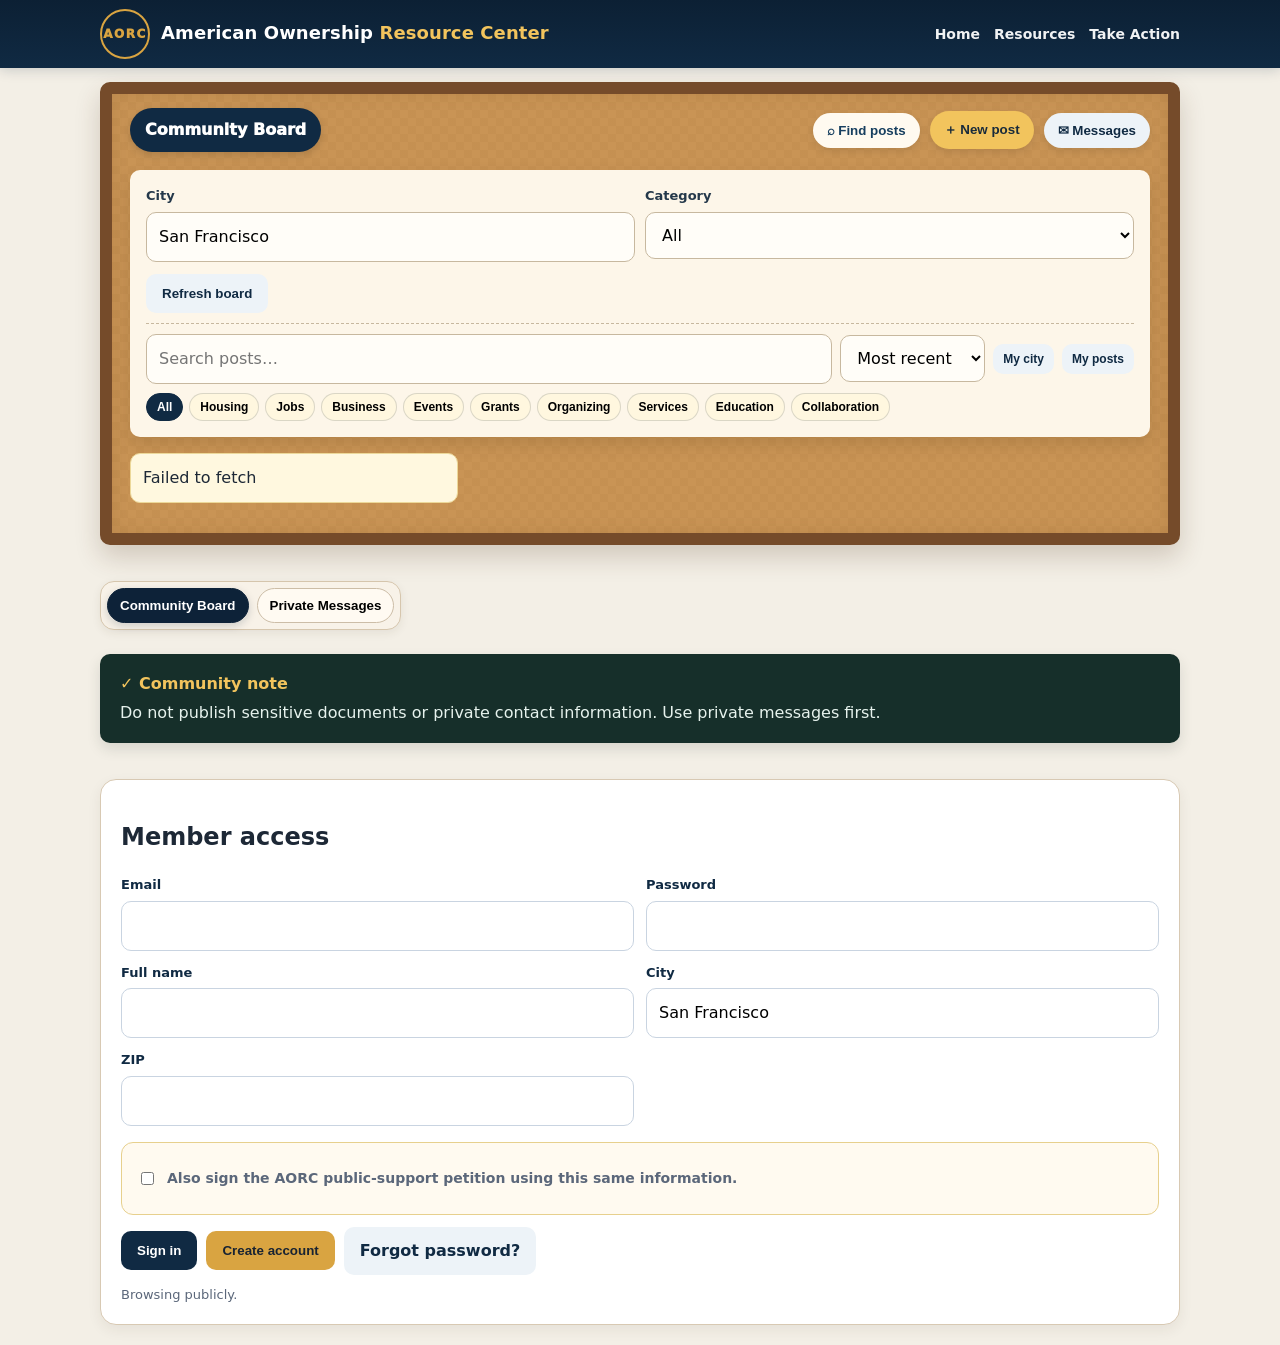
==== community.html @ 7b81cf88 "Load board-first community layout assets" ====
<!doctype html><html lang="en"><head><meta charset="utf-8"><meta name="viewport" content="width=device-width,initial-scale=1"><title>AORC Community Board</title><style>:root{--n:#102A43;--n2:#173F5F;--g:#D9A441;--i:#1A2433;--m:#5B677A;--b:#C9D4E1}*{box-sizing:border-box}body{margin:0;font-family:Inter,system-ui,-apple-system,BlinkMacSystemFont,"Segoe UI",sans-serif;background:#f8fafc;color:var(--i);line-height:1.5}.wrap{max-width:1120px;margin:auto;padding:0 20px}header{background:var(--n);color:#fff}nav{min-height:68px;display:flex;justify-content:space-between;align-items:center}.brand{font-weight:850}.brand span{color:var(--g)}nav a{color:#fff;text-decoration:none;margin-left:14px;font-size:14px}.hero{background:linear-gradient(135deg,var(--n),var(--n2));color:#fff;padding:54px 0}.hero h1{font-size:clamp(38px,7vw,64px);line-height:1;margin:10px 0 16px}.tag,.badge{display:inline-block;padding:6px 10px;border-radius:999px;font-size:12px;font-weight:800}.tag{background:#dceaf7;color:var(--n)}.badge{background:#edf3f8;color:var(--n);margin-right:5px}.official{background:#fff1bf;color:#6c4a00}.pinned{background:#e7f5ee;color:#15553d}.box,.post,.panel{background:#fff;border:1px solid var(--b);border-radius:16px}.box,.panel{padding:20px;margin:20px 0}.post{padding:20px}.grid{display:grid;grid-template-columns:1fr 1fr;gap:12px}.field{display:flex;flex-direction:column;gap:6px}label{font-size:13px;font-weight:800;color:var(--n)}input,select,textarea{width:100%;padding:12px;border:1px solid var(--b);border-radius:10px;font:inherit}textarea{min-height:110px}.btn{border:0;border-radius:10px;padding:12px 16px;font-weight:850;cursor:pointer}.primary{background:var(--g);color:#182332}.secondary{background:var(--n);color:#fff}.muted{background:#edf3f8;color:var(--n)}.small{font-size:12px;padding:8px 10px}.row{display:flex;gap:9px;flex-wrap:wrap;align-items:center}.hidden{display:none!important}.help,.meta{font-size:13px;color:var(--m)}.safe{padding:14px;border-left:4px solid #1f6b50;background:#edf8f3;border-radius:9px;margin:16px 0}.petition{margin-top:16px;padding:15px;border:1px solid #e7d08d;background:#fffaf0;border-radius:12px}.check{display:flex;gap:10px;align-items:flex-start;margin:10px 0;font-size:14px;color:var(--m)}.check input{width:auto;margin-top:4px}.tabs{display:flex;gap:8px;flex-wrap:wrap;margin:18px 0}.tab{padding:9px 12px;border:1px solid var(--b);border-radius:999px;background:#fff;cursor:pointer}.tab.active{background:var(--n);color:#fff}.feed{display:grid;gap:14px;margin:18px 0 50px}.post h3{margin:8px 0;color:var(--n)}.actions{display:flex;gap:8px;flex-wrap:wrap;margin-top:14px}.comments{margin-top:12px;display:grid;gap:7px}.comment{background:#f6f8fa;border-radius:10px;padding:10px}.messages{display:grid;grid-template-columns:300px 1fr;gap:14px}.conversation{border:1px solid var(--b);border-radius:10px;padding:11px;margin-bottom:7px;cursor:pointer}.chatlog{height:340px;overflow:auto;background:#f4f7fa;border-radius:12px;padding:12px;display:grid;gap:8px}.bubble{max-width:78%;background:#fff;border:1px solid var(--b);border-radius:12px;padding:10px}.mine{margin-left:auto;background:#e9f3fb}.notice{padding:12px;border:1px solid #ecd899;background:#fff8df;border-radius:10px}main.wrap{display:flex;flex-direction:column}.tabs{order:0}#board{order:1}.safe{order:2}.safe+.box{order:3}#profile{order:4}#messages{order:5}.profile-confirm{display:inline-flex;align-items:center;gap:8px;margin-left:10px;padding:8px 11px;border-radius:999px;background:#e7f5ee;color:#15553d;font-size:13px;font-weight:850;opacity:0;transform:translateY(4px) scale(.96);pointer-events:none}.profile-confirm.show{animation:profileConfirm 1.9s ease forwards}@keyframes profileConfirm{0%{opacity:0;transform:translateY(4px) scale(.96)}15%,72%{opacity:1;transform:translateY(0) scale(1)}100%{opacity:0;transform:translateY(-3px) scale(.98)}}#profile>.row{margin-top:22px}@media(max-width:760px){.grid,.messages{grid-template-columns:1fr}nav .links{display:none}}</style><link rel="stylesheet" href="community-theme.css?v=1"><link rel="stylesheet" href="community-board-v2.css?v=3"></head><body><header><div class="wrap"><nav><div class="brand">American Ownership <span>Resource Center</span></div><div class="links"><a href="index.html">Home</a><a href="index.html#resources">Resources</a><a href="index.html#petition">Take Action</a></div></nav></div></header><section class="hero"><div class="wrap"><span class="tag">COMMUNITY BOARD • PUBLIC BETA</span><h1>Share what you know.<br>Build together.</h1><p>Browse publicly. Create an account to post, comment and privately message other members.</p></div></section><main class="wrap"><div class="safe"><strong>Privacy:</strong> Do not publish sensitive documents or private contact information. Use private messages first.</div><div class="box"><h2>Member access</h2><div class="grid"><div class="field"><label>Email</label><input id="email" type="email" autocomplete="email"></div><div class="field"><label>Password</label><input id="password" type="password" minlength="8" autocomplete="current-password"></div></div><div id="signupFields"><div class="grid" style="margin-top:12px"><div class="field"><label>Full name</label><input id="fullname" maxlength="120"></div><div class="field"><label>City</label><input id="signupcity" value="San Francisco"></div><div class="field"><label>ZIP</label><input id="signupzip" maxlength="10"></div></div><div class="petition"><label class="check"><input id="alsoPetition" type="checkbox"><span><strong>Also sign the AORC public-support petition</strong> using this same information.</span></label><div id="petitionConsent" class="hidden"><label class="check"><input id="petitionIntent" type="checkbox"><span>I support the petition and intend this electronic submission to serve as my signature.</span></label><label class="check"><input id="petitionPrivacy" type="checkbox"><span>I consent to storage of my petition information and limited anti-fraud metadata.</span></label><label class="check"><input id="petitionPublic" type="checkbox"><span>Optional: allow my name and city on a future public supporter list.</span></label></div></div></div><div class="row" style="margin-top:12px"><button id="signin" class="btn secondary" type="button">Sign in</button><button id="signup" class="btn primary" type="button">Create account</button><a class="btn muted" href="reset.html" style="text-decoration:none">Forgot password?</a><button id="signout" class="btn muted hidden" type="button">Sign out</button></div><div id="authstatus" class="help" style="margin-top:10px">Ready.</div></div><div id="profile" class="box hidden"><h2>Your profile</h2><div class="grid"><div class="field"><label>Display name</label><input id="display" maxlength="50"></div><div class="field"><label>City</label><input id="pcity" value="San Francisco"></div></div><div class="field" style="margin-top:10px"><label>Short bio</label><textarea id="bio" maxlength="500"></textarea></div><div class="row" style="margin-top:22px"><button id="saveprofile" class="btn primary" type="button">Save profile</button><span id="profileconfirm" class="profile-confirm" role="status" aria-live="polite">✓ Saved</span></div></div><div class="tabs"><button class="tab active" data-view="board" type="button">Community Board</button><button class="tab" data-view="messages" type="button">Private Messages</button></div><section id="board"><div class="box"><div class="grid"><div class="field"><label>City</label><input id="cityfilter" value="San Francisco"></div><div class="field"><label>Category</label><select id="catfilter"><option value="">All</option><option value="jobs">Jobs</option><option value="housing">Housing</option><option value="business">Business spotlight</option><option value="services">Services</option><option value="events">Events</option><option value="grants">Grants</option><option value="collaboration">Collaboration</option><option value="organizing">Organizing</option><option value="education">Education</option><option value="other">Other</option></select></div></div><button id="refresh" class="btn muted" style="margin-top:12px" type="button">Refresh board</button></div><div id="composer" class="box hidden"><h2>Post to the board</h2><div class="grid"><div class="field"><label>Category</label><select id="postcat"><option value="jobs">Job opportunity</option><option value="housing">Housing</option><option value="business">Business spotlight</option><option value="services">Service / resource</option><option value="events">Event</option><option value="grants">Grant / funding</option><option value="collaboration">Collaboration</option><option value="organizing">Organizing</option><option value="education">Education</option><option value="other">Other</option></select></div><div class="field"><label>City</label><input id="postcity" value="San Francisco"></div></div><div class="field" style="margin-top:10px"><label>Title</label><input id="title" maxlength="140"></div><div class="field" style="margin-top:10px"><label>Details</label><textarea id="body" maxlength="5000"></textarea></div><div class="grid" style="margin-top:10px"><div class="field"><label>Business name</label><input id="bname"></div><div class="field"><label>Business website</label><input id="burl" type="url"></div></div><button id="publish" class="btn primary" style="margin-top:12px" type="button">Publish post</button><div id="poststatus" class="help"></div></div><div id="feed" class="feed"></div></section><section id="messages" class="hidden"><div class="panel"><h2>Private Messages</h2><p class="help">Private messages are end-to-end encrypted in your browser. AORC stores encrypted message data, but not readable message content. Conversation participants, timestamps and message size metadata may still be visible to the service. Password recovery may make older encrypted messages unreadable.</p><div class="messages"><div><h3>Conversations</h3><div id="convos"></div></div><div><div id="chattitle" class="help">Choose a conversation from a member post.</div><div id="chatlog" class="chatlog"></div><div class="row" style="margin-top:10px"><input id="msg" maxlength="4000" placeholder="Write a message…"><button id="send" class="btn secondary" type="button">Send</button></div></div></div></div></section></main><script>const U='https://ieihdpufnjthooambooh.supabase.co',K='sb_publishable_SWoYgzabnzuUfUyiENhP7Q_hgnDiekW',STORE='aorc_session_v2',SIGNUP=U+'/functions/v1/community-signup',PETITION=U+'/functions/v1/sign-petition';let session=null,user=null,profile=null,currentConversation=null;const $=i=>document.getElementById(i),esc=s=>String(s??'').replace(/[&<>"']/g,c=>({'&':'&amp;','<':'&lt;','>':'&gt;','"':'&quot;',"'":'&#39;'}[c]));function status(t){$('authstatus').textContent=t}function save(s){session=s;user=s?.user||null;s?localStorage.setItem(STORE,JSON.stringify(s)):localStorage.removeItem(STORE)}function load(){try{session=JSON.parse(localStorage.getItem(STORE)||'null');user=session?.user||null}catch{save(null)}}async function auth(path,body){const r=await fetch(U+path,{method:'POST',headers:{apikey:K,'content-type':'application/json'},body:JSON.stringify(body)}),d=await r.json().catch(()=>({}));if(!r.ok)throw new Error(d.msg||d.message||d.error_description||'Authentication failed.');return d}async function ensure(){load();if(session?.expires_at&&Date.now()>session.expires_at-60000&&session.refresh_token){try{const d=await auth('/auth/v1/token?grant_type=refresh_token',{refresh_token:session.refresh_token});d.expires_at=Date.now()+((d.expires_in||3600)*1000);save(d)}catch{save(null)}}return!!session?.access_token}async function rest(table,o={}){await ensure();const h={apikey:K,'content-type':'application/json'};if(session?.access_token)h.authorization='Bearer '+session.access_token;if(o.prefer)h.Prefer=o.prefer;const r=await fetch(U+'/rest/v1/'+table+(o.q?'?'+o.q:''),{method:o.method||'GET',headers:h,body:o.body?JSON.stringify(o.body):undefined}),t=await r.text();let d;try{d=t?JSON.parse(t):null}catch{d=t}if(!r.ok)throw new Error(d?.message||d?.error||t||'Request failed.');return d}async function signin(){const email=$('email').value.trim().toLowerCase(),password=$('password').value;if(!email||!password)return status('Enter your email and password.');$('signin').disabled=true;status('Signing in…');try{const d=await auth('/auth/v1/token?grant_type=password',{email,password});d.expires_at=Date.now()+((d.expires_in||3600)*1000);save(d);status('Signed in.');await sync();await board()}catch(e){status(e.message)}finally{$('signin').disabled=false}}async function signout(){save(null);await sync()}async function sync(){await ensure();user=session?.user||null;$('signin').classList.toggle('hidden',!!user);$('signup').classList.toggle('hidden',!!user);$('signout').classList.toggle('hidden',!user);$('signupFields').classList.toggle('hidden',!!user);$('profile').classList.toggle('hidden',!user);$('composer').classList.toggle('hidden',!user);if(!user){status('Browsing publicly.');$('convos').innerHTML='<div class="help">Sign in to use private messages.</div>';return}status('Signed in as '+user.email);try{const p=await rest('community_profiles',{q:'select=*&id=eq.'+encodeURIComponent(user.id)});profile=p?.[0]||null;if(profile){$('display').value=profile.display_name||'';$('pcity').value=profile.city||'San Francisco';$('bio').value=profile.bio||'';$('postcity').value=profile.city||'San Francisco'}}catch(e){status('Signed in; profile load issue: '+e.message)}await convos()}async function signup(){const email=$('email').value.trim().toLowerCase(),password=$('password').value,name=$('fullname').value.trim(),city=$('signupcity').value.trim()||'San Francisco',zip=$('signupzip').value.trim(),also=$('alsoPetition').checked;if(!email.includes('@'))return status('Enter a valid email.');if(password.length<8)return status('Password must be at least 8 characters.');if(also&&(!name||!zip||!$('petitionIntent').checked||!$('petitionPrivacy').checked))return status('Complete the petition information and both consent statements.');$('signup').disabled=true;status('Creating account…');try{const r=await fetch(SIGNUP,{method:'POST',headers:{'content-type':'application/json'},body:JSON.stringify({email,password,displayName:name?name.split(/\s+/)[0]:'Member',city})}),d=await r.json().catch(()=>({}));if(!r.ok||!d.ok)throw new Error(d.error||'Unable to create account.');await signin();if(user){await rest('community_profiles',{method:'POST',prefer:'resolution=merge-duplicates,return=representation',body:{id:user.id,display_name:name?name.split(/\s+/)[0]:'Member',city,bio:null}});if(also){const pr=await fetch(PETITION,{method:'POST',headers:{'content-type':'application/json'},body:JSON.stringify({name,email,city,zip,comment:'',signatureIntent:true,privacyConsent:true,publicNameConsent:$('petitionPublic').checked,petitionVersion:'AORC-PETITION-v1-2026-08-29',petitionHash:'1d4288291e7c98526db69d8b53434b2d12ae82571cffe63fd20b3cd0b70e800b',source:'community-signup'})});if(!pr.ok)status('Account created and signed in. Petition could not be recorded; use Take Action later.')}await sync()}}catch(e){status(e.message)}finally{$('signup').disabled=false}}async function saveProfile(){if(!user)return;try{await rest('community_profiles',{method:'POST',prefer:'resolution=merge-duplicates,return=representation',body:{id:user.id,display_name:$('display').value.trim()||'Member',city:$('pcity').value.trim()||'San Francisco',bio:$('bio').value.trim()||null}});status('Profile saved.');const c=$('profileconfirm');if(c){c.classList.remove('show');void c.offsetWidth;c.classList.add('show')}await sync();await board()}catch(e){status(e.message)}}async function board(){try{let q='select=*&status=eq.active&order=is_pinned.desc,created_at.desc&limit=100',city=$('cityfilter').value.trim(),cat=$('catfilter').value;if(city)q+='&city=ilike.'+encodeURIComponent(city);if(cat)q+='&category=eq.'+encodeURIComponent(cat);const posts=await rest('community_posts',{q}),ids=[...new Set((posts||[]).map(p=>p.author_id).filter(Boolean))];let names={};if(ids.length){const ps=await rest('community_profiles',{q:'select=id,display_name&id=in.('+ids.join(',')+')'});for(const p of ps||[])names[p.id]=p.display_name}$('feed').innerHTML=(posts||[]).map(p=>{const a=p.is_official?'American Ownership Resource Center':(names[p.author_id]||'Community member'),mine=user&&p.author_id===user.id;return`<article class="post"><div class="meta">${p.is_official?'<span class="badge official">Official AORC</span>':''}${p.is_pinned?'<span class="badge pinned">Pinned</span>':''}<span class="badge">${esc(p.category)}</span><span class="badge">${esc(p.city)}</span></div><h3>${esc(p.title)}</h3><div class="meta">Posted by ${esc(a)}</div><p>${esc(p.body).replace(/\n/g,'<br>')}</p><div class="actions">${user&&!mine&&p.author_id?`<button class="btn muted small" type="button" onclick="startDM('${p.author_id}','${esc(a)}')">Private message</button>`:''}<button class="btn muted small" type="button" onclick="showComments(${p.id})">Comments</button>${mine?`<button class="btn muted small" type="button" onclick="closePost(${p.id})">Close post</button>`:''}</div><div id="c${p.id}" class="comments hidden"></div></article>`}).join('')||'<div class="panel">No posts in this view yet.</div>'}catch(e){$('feed').innerHTML='<div class="notice">'+esc(e.message)+'</div>'}}async function publish(){if(!user)return status('Sign in first.');if(!profile)return $('poststatus').textContent='Save your profile first.';try{await rest('community_posts',{method:'POST',prefer:'return=representation',body:{author_id:user.id,city:$('postcity').value.trim()||profile.city,category:$('postcat').value,title:$('title').value.trim(),body:$('body').value.trim(),business_name:$('bname').value.trim()||null,business_url:$('burl').value.trim()||null}});$('poststatus').textContent='Posted.';$('title').value='';$('body').value='';await board()}catch(e){$('poststatus').textContent=e.message}}async function showComments(id){const el=$('c'+id);el.classList.toggle('hidden');if(el.classList.contains('hidden'))return;const data=await rest('community_comments',{q:'select=*&post_id=eq.'+id+'&status=eq.active&order=created_at.asc'});const ids=[...new Set((data||[]).map(x=>x.author_id))];let names={};if(ids.length){const ps=await rest('community_profiles',{q:'select=id,display_name&id=in.('+ids.join(',')+')'});for(const p of ps||[])names[p.id]=p.display_name}el.innerHTML=(data||[]).map(c=>`<div class="comment"><strong>${esc(names[c.author_id]||'Member')}</strong><br>${esc(c.body)}</div>`).join('')+(user?`<div class="row"><input id="ci${id}" placeholder="Add a comment"><button class="btn secondary small" type="button" onclick="addComment(${id})">Post</button></div>`:'<div class="help">Sign in to comment.</div>')}async function addComment(id){const i=$('ci'+id),body=i.value.trim();if(!body||!user)return;await rest('community_comments',{method:'POST',body:{post_id:id,author_id:user.id,body}});$('c'+id).classList.add('hidden');await showComments(id)}async function closePost(id){await rest('community_posts',{method:'PATCH',q:'id=eq.'+id,body:{status:'closed'}});await board()}async function startDM(other,name){if(!user)return status('Sign in first.');const or=`(and(user_a.eq.${user.id},user_b.eq.${other}),and(user_a.eq.${other},user_b.eq.${user.id}))`;let d=await rest('community_conversations',{q:'select=*&or='+encodeURIComponent(or)}),c=d?.[0];if(!c){d=await rest('community_conversations',{method:'POST',prefer:'return=representation',body:{user_a:user.id,user_b:other}});c=d?.[0]}if(!c)return;currentConversation=c.id;$('chattitle').textContent='Conversation with '+name;switchView('messages');await messages();await convos()}async function convos(){if(!user){$('convos').innerHTML='<div class="help">Sign in to use private messages.</div>';return}try{const d=await rest('community_conversations',{q:'select=*&order=last_message_at.desc'}),others=[...new Set((d||[]).map(c=>c.user_a===user.id?c.user_b:c.user_a))];let names={};if(others.length){const ps=await rest('community_profiles',{q:'select=id,display_name&id=in.('+others.join(',')+')'});for(const p of ps||[])names[p.id]=p.display_name}$('convos').innerHTML=(d||[]).map(c=>{const o=c.user_a===user.id?c.user_b:c.user_a;return`<div class="conversation" onclick="openDM('${c.id}','${esc(names[o]||'Community member')}')">${esc(names[o]||'Community member')}</div>`}).join('')||'<div class="help">No conversations yet.</div>'}catch(e){$('convos').textContent=e.message}}async function openDM(id,name){currentConversation=id;$('chattitle').textContent='Conversation with '+name;await messages()}async function messages(){if(!currentConversation||!user)return;const d=await rest('community_messages',{q:'select=*&conversation_id=eq.'+currentConversation+'&order=created_at.asc'});$('chatlog').innerHTML=(d||[]).map(m=>`<div class="bubble ${m.sender_id===user.id?'mine':''}">${esc(m.body)}<div class="meta">${new Date(m.created_at).toLocaleString()}</div></div>`).join('');$('chatlog').scrollTop=$('chatlog').scrollHeight}async function send(){if(!user||!currentConversation)return;const body=$('msg').value.trim();if(!body)return;await rest('community_messages',{method:'POST',body:{conversation_id:currentConversation,sender_id:user.id,body}});$('msg').value='';await messages()}function switchView(v){$('board').classList.toggle('hidden',v!=='board');$('messages').classList.toggle('hidden',v!=='messages');document.querySelectorAll('.tab').forEach(t=>t.classList.toggle('active',t.dataset.view===v));if(v==='messages')convos()}$('signin').onclick=signin;$('signup').onclick=signup;$('signout').onclick=signout;$('saveprofile').onclick=saveProfile;$('publish').onclick=publish;$('refresh').onclick=board;$('catfilter').onchange=board;$('cityfilter').onchange=board;$('send').onclick=send;$('alsoPetition').onchange=()=>$('petitionConsent').classList.toggle('hidden',!$('alsoPetition').checked);document.querySelectorAll('.tab').forEach(t=>t.onclick=()=>switchView(t.dataset.view));sync().then(board).catch(e=>status('Startup error: '+e.message));</script><script src="e2ee.js"></script><script src="community-expand.js?v=1"></script><script src="community-board-v2.js?v=3"></script></body></html>
---- community-theme.css ----
:root{--board-navy:#0d2238;--board-gold:#d9a441;--chalk:#16352f;--cork:#c9904f;--paper:#fffaf0;--ink:#1d2836}
body{background:#f3efe6;color:var(--ink)}
header{background:linear-gradient(180deg,#0c2034,#102a43);box-shadow:0 2px 12px rgba(13,34,56,.18)}
.brand{font-size:18px;letter-spacing:.1px}.brand:before{content:'AORC';display:inline-grid;place-items:center;width:46px;height:46px;margin-right:11px;border:2px solid var(--g);border-radius:50%;color:var(--g);font-size:12px;font-weight:950;vertical-align:middle;letter-spacing:1.5px}.brand span{color:#f2c45d}
nav a{font-weight:700;opacity:.94}nav a:hover{color:#f2c45d}
.hero{margin:18px auto 0;max-width:1120px;border:12px solid #6b4426;border-radius:8px;background:radial-gradient(circle at 15% 18%,rgba(255,255,255,.035),transparent 24%),linear-gradient(145deg,#142f2a,#0f2823 70%,#16372f);box-shadow:0 12px 28px rgba(57,35,18,.22),inset 0 0 28px rgba(0,0,0,.24);padding:38px 24px;position:relative;overflow:hidden}.hero:after{content:'✦   stronger together   ♡';position:absolute;right:30px;bottom:22px;color:#f2c45d;font-family:"Comic Sans MS","Bradley Hand",cursive;font-size:17px;transform:rotate(-2deg);opacity:.9}.hero h1{font-family:"Comic Sans MS","Bradley Hand",cursive;font-weight:800;letter-spacing:1px;text-shadow:0 1px 0 rgba(255,255,255,.12)}.hero p{max-width:660px;font-size:17px;color:#d8efe7}.hero .tag{background:#f1c85e;color:#24303b;box-shadow:0 3px 0 rgba(0,0,0,.16)}
main.wrap{max-width:1120px;padding-top:4px}
.tabs{order:0;margin:18px 0 10px;background:#f8f2e8;padding:8px;border:1px solid #d6c6ad;border-radius:14px;box-shadow:0 3px 10px rgba(67,49,31,.08)}.tab{font-weight:850;border-color:#ccbda7;background:#fffaf2}.tab.active{background:var(--board-navy);color:#fff;border-color:var(--board-navy);box-shadow:0 3px 8px rgba(13,34,56,.18)}
#board{order:1;background:linear-gradient(45deg,rgba(128,78,30,.055) 25%,transparent 25%),linear-gradient(-45deg,rgba(128,78,30,.055) 25%,transparent 25%),linear-gradient(45deg,transparent 75%,rgba(128,78,30,.055) 75%),linear-gradient(-45deg,transparent 75%,rgba(128,78,30,.055) 75%),#c99455;background-size:16px 16px;background-position:0 0,0 8px,8px -8px,-8px 0;border:12px solid #754b2a;border-radius:10px;padding:18px;margin-bottom:24px;box-shadow:0 12px 26px rgba(73,43,20,.2),inset 0 0 18px rgba(88,48,15,.13)}
#board>.box{background:rgba(255,250,240,.96);border:0;box-shadow:0 7px 16px rgba(76,47,20,.16);border-radius:10px;margin:0 0 16px;padding:16px}#board>.box:first-child{position:relative}#board>.box:first-child:before{content:'Browse the board';display:block;margin-bottom:12px;font-size:20px;font-weight:950;color:#1b344a}
#board .grid{gap:10px}#board label{color:#24384a}#board input,#board select,#board textarea{background:#fffdf8;border-color:#c7b89f}
#composer{border-left:8px solid #f2c45d!important}
.feed{grid-template-columns:repeat(3,minmax(0,1fr));gap:18px;margin:18px 0 12px;align-items:start}
.post{position:relative;border:0;border-radius:3px;box-shadow:0 8px 14px rgba(65,43,20,.22);padding:22px 18px 40px;transform:rotate(-.45deg);transition:transform .18s ease,box-shadow .18s ease,max-height .25s ease;background:#fff3a8;max-height:250px;overflow:hidden;cursor:pointer}.post:after{content:'Tap to expand';position:absolute;left:18px;right:18px;bottom:10px;padding-top:14px;font-size:12px;font-weight:900;color:rgba(37,48,57,.68);background:linear-gradient(transparent,rgba(255,243,168,.97) 35%)}.post:nth-child(4n+2){background:#cfeaf8;transform:rotate(.45deg)}.post:nth-child(4n+2):after{background:linear-gradient(transparent,rgba(207,234,248,.97) 35%)}.post:nth-child(4n+3){background:#f7cedc;transform:rotate(-.25deg)}.post:nth-child(4n+3):after{background:linear-gradient(transparent,rgba(247,206,220,.97) 35%)}.post:nth-child(4n){background:#dcefae;transform:rotate(.35deg)}.post:nth-child(4n):after{background:linear-gradient(transparent,rgba(220,239,174,.97) 35%)}.post:hover{transform:translateY(-3px) rotate(0deg);box-shadow:0 12px 20px rgba(65,43,20,.28)}.post:focus{outline:3px solid rgba(13,34,56,.35);outline-offset:3px}.post.expanded{max-height:520px;overflow-y:auto;transform:translateY(-3px) rotate(0deg)}.post.expanded:after{content:'Tap to collapse';position:sticky;display:block;bottom:-30px;margin-top:12px;background:rgba(255,255,255,.76);border-radius:8px;padding:8px 10px}.post:before{content:'';position:absolute;top:-9px;left:50%;width:18px;height:18px;transform:translateX(-50%);border-radius:50%;background:radial-gradient(circle at 35% 30%,#ff8c7a 0 13%,#c33a2d 35% 65%,#7e1f19 100%);box-shadow:0 3px 4px rgba(0,0,0,.25)}.post h3{font-family:"Comic Sans MS","Bradley Hand",cursive;font-size:21px;line-height:1.15;color:#182b3a}.post .meta{color:#5d5345}.post .badge{background:rgba(255,255,255,.52);border:1px solid rgba(35,45,55,.08)}.post .actions .btn{background:rgba(255,255,255,.62)}
.safe{order:2;background:#162f2a;color:#e6f2ed;border-left:0;border-radius:10px;padding:18px 20px;box-shadow:0 6px 14px rgba(31,48,42,.13);position:relative}.safe:before{content:'✓ Community note';display:block;color:#f2c45d;font-weight:900;margin-bottom:5px}.safe strong{display:none}
.safe+.box{order:3}#profile{order:4}#messages{order:5}
.box,.panel{border-color:#d8c9b3;box-shadow:0 5px 14px rgba(57,43,26,.07)}
#profile{background:#fffaf2;border-top:5px solid var(--board-gold)}#profile h2:before{content:'✦ ';color:var(--board-gold)}#profile>.row{margin-top:24px!important}
.profile-confirm{background:#dff3e8;color:#14583c;box-shadow:0 2px 8px rgba(20,88,60,.12)}
#messages .panel{background:#fffaf2;border-top:5px solid #88b5d2}#messages h2:before{content:'✉ ';color:#315f7d}
.btn{transition:transform .15s ease,box-shadow .15s ease}.btn:hover{transform:translateY(-1px);box-shadow:0 4px 9px rgba(31,43,56,.14)}
@media(max-width:900px){.feed{grid-template-columns:repeat(2,minmax(0,1fr))}.hero:after{display:none}}
@media(max-width:620px){.hero{margin:10px 10px 0;border-width:8px;padding:30px 18px}.hero h1{font-size:42px}.feed{grid-template-columns:1fr}#board{border-width:8px;padding:12px}.post,.post:nth-child(n){transform:none;max-height:220px}.post.expanded{max-height:460px}.brand:before{width:38px;height:38px;font-size:10px}.brand{font-size:15px}}
---- community-board-v2.css ----
/* Community board v3: board-first layout, compact interactive controls */
.hero{display:none!important}
main.wrap{padding-top:14px!important}
.tabs{order:3!important;margin:12px 0 8px!important;padding:6px!important;align-self:flex-start}
#board{order:0!important;margin-top:0!important;position:relative;padding-top:76px!important}
.safe{order:4!important}.safe+.box{order:5!important}#profile{order:6!important}#messages{order:7!important}
#board>.box:first-child{display:none!important}
#board>.box:first-child.board-panel-open{display:block!important;position:relative;margin:0 0 16px!important;padding:14px!important}
#composer{display:none!important;margin:0 0 16px!important;padding:14px!important}
#composer.board-panel-open{display:block!important}
.board-quickbar{position:absolute;top:14px;left:18px;right:18px;display:flex;align-items:center;gap:10px;z-index:4;flex-wrap:wrap}
.board-title-chip{margin-right:auto;background:#102a43;color:#fff;border-radius:999px;padding:10px 15px;font-weight:950;box-shadow:0 3px 9px rgba(0,0,0,.14)}
.board-quickbar .btn{border-radius:999px;padding:10px 14px;box-shadow:0 3px 9px rgba(0,0,0,.1)}
.board-quickbar .new-post{background:#f2c45d;color:#192b3b}
.board-quickbar .find-posts{background:#fffaf0;color:#173f5f}
.board-v2-tools{margin-top:10px;padding-top:10px;border-top:1px dashed #c7b89f}
.board-search-row{display:grid;grid-template-columns:minmax(180px,1fr) 145px auto auto;gap:8px;align-items:center}
.category-chips{display:flex;gap:6px;flex-wrap:wrap;margin-top:9px}
.category-chip{border:1px solid rgba(28,46,61,.16);background:#fff7df;border-radius:999px;padding:6px 10px;font-size:12px;font-weight:800;cursor:pointer}
.category-chip.active{background:#102a43;color:white;border-color:#102a43}
#board>.box:first-child .grid{grid-template-columns:1fr 1fr;gap:8px}
#board>.box:first-child input,#board>.box:first-child select{padding:9px 10px}
#board>.box:first-child #refresh{margin-top:8px!important;padding:9px 12px}
#composer .grid{gap:8px}#composer input,#composer select,#composer textarea{padding:9px 10px}#composer textarea{min-height:90px}
#composer h2{font-size:20px;margin-top:0}
.feed{margin-top:0!important}
.post{min-height:230px}
.post-preview{display:-webkit-box;-webkit-line-clamp:3;-webkit-box-orient:vertical;overflow:hidden;max-height:4.8em;margin-bottom:8px}
.post.expanded{grid-row:span 2;z-index:3;transform:translateY(-2px) rotate(0)!important}
.post.expanded .post-preview{display:block;max-height:280px;overflow-y:auto;padding-right:6px}
.read-more{border:0;background:transparent;color:#173f5f;font-weight:900;padding:0 0 6px;cursor:pointer;text-decoration:underline;text-underline-offset:3px}
.page-hidden{display:none!important}.load-more{display:block;margin:0 auto 26px}.save-post{margin-left:auto}
.my-posts-panel{background:#fffaf2!important;border-top:5px solid #d9a441!important;margin:14px 0 24px!important}.my-posts-head,.my-post-row{display:flex;justify-content:space-between;gap:14px;align-items:center}.my-post-row{padding:12px 0;border-top:1px solid #eadfcf}.my-post-row:first-of-type{border-top:0}.post:focus-visible{outline:4px solid rgba(217,164,65,.5);outline-offset:4px}
@media(max-width:760px){#board{padding-top:118px!important}.board-quickbar{left:12px;right:12px;top:12px}.board-title-chip{width:100%;margin-right:0;text-align:center}.board-search-row{grid-template-columns:1fr 1fr}.board-search-row input{grid-column:1/-1}.post{min-height:210px}.post.expanded .post-preview{max-height:240px}.my-post-row{align-items:flex-start;flex-direction:column}}
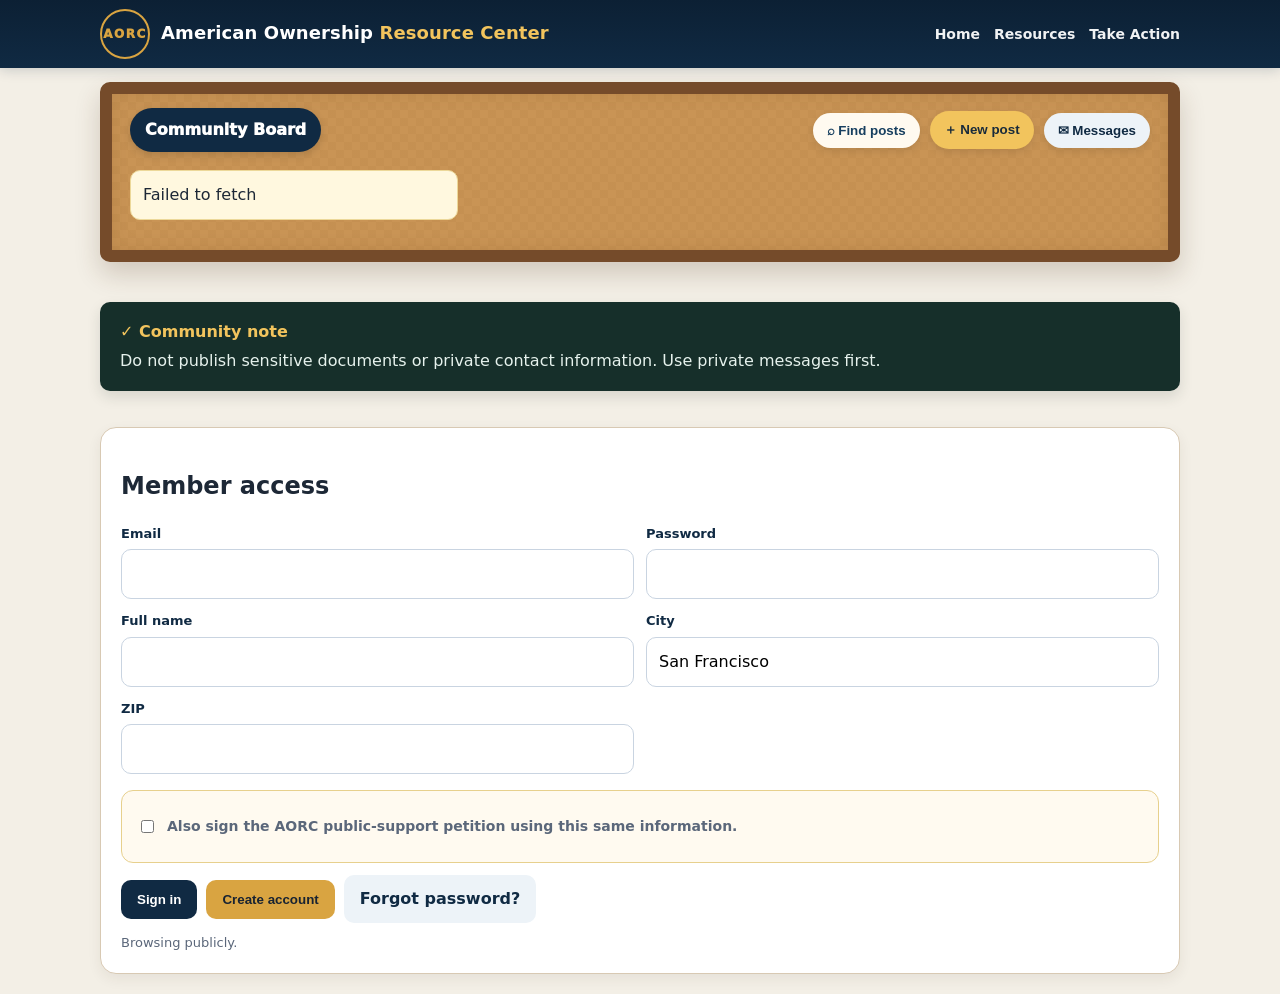
==== commit 3de58c46: "Load corrected community board v4 assets" ====
--- a/community.html
+++ b/community.html
@@ -1 +1 @@
-<!doctype html><html lang="en"><head><meta charset="utf-8"><meta name="viewport" content="width=device-width,initial-scale=1"><title>AORC Community Board</title><style>:root{--n:#102A43;--n2:#173F5F;--g:#D9A441;--i:#1A2433;--m:#5B677A;--b:#C9D4E1}*{box-sizing:border-box}body{margin:0;font-family:Inter,system-ui,-apple-system,BlinkMacSystemFont,"Segoe UI",sans-serif;background:#f8fafc;color:var(--i);line-height:1.5}.wrap{max-width:1120px;margin:auto;padding:0 20px}header{background:var(--n);color:#fff}nav{min-height:68px;display:flex;justify-content:space-between;align-items:center}.brand{font-weight:850}.brand span{color:var(--g)}nav a{color:#fff;text-decoration:none;margin-left:14px;font-size:14px}.hero{background:linear-gradient(135deg,var(--n),var(--n2));color:#fff;padding:54px 0}.hero h1{font-size:clamp(38px,7vw,64px);line-height:1;margin:10px 0 16px}.tag,.badge{display:inline-block;padding:6px 10px;border-radius:999px;font-size:12px;font-weight:800}.tag{background:#dceaf7;color:var(--n)}.badge{background:#edf3f8;color:var(--n);margin-right:5px}.official{background:#fff1bf;color:#6c4a00}.pinned{background:#e7f5ee;color:#15553d}.box,.post,.panel{background:#fff;border:1px solid var(--b);border-radius:16px}.box,.panel{padding:20px;margin:20px 0}.post{padding:20px}.grid{display:grid;grid-template-columns:1fr 1fr;gap:12px}.field{display:flex;flex-direction:column;gap:6px}label{font-size:13px;font-weight:800;color:var(--n)}input,select,textarea{width:100%;padding:12px;border:1px solid var(--b);border-radius:10px;font:inherit}textarea{min-height:110px}.btn{border:0;border-radius:10px;padding:12px 16px;font-weight:850;cursor:pointer}.primary{background:var(--g);color:#182332}.secondary{background:var(--n);color:#fff}.muted{background:#edf3f8;color:var(--n)}.small{font-size:12px;padding:8px 10px}.row{display:flex;gap:9px;flex-wrap:wrap;align-items:center}.hidden{display:none!important}.help,.meta{font-size:13px;color:var(--m)}.safe{padding:14px;border-left:4px solid #1f6b50;background:#edf8f3;border-radius:9px;margin:16px 0}.petition{margin-top:16px;padding:15px;border:1px solid #e7d08d;background:#fffaf0;border-radius:12px}.check{display:flex;gap:10px;align-items:flex-start;margin:10px 0;font-size:14px;color:var(--m)}.check input{width:auto;margin-top:4px}.tabs{display:flex;gap:8px;flex-wrap:wrap;margin:18px 0}.tab{padding:9px 12px;border:1px solid var(--b);border-radius:999px;background:#fff;cursor:pointer}.tab.active{background:var(--n);color:#fff}.feed{display:grid;gap:14px;margin:18px 0 50px}.post h3{margin:8px 0;color:var(--n)}.actions{display:flex;gap:8px;flex-wrap:wrap;margin-top:14px}.comments{margin-top:12px;display:grid;gap:7px}.comment{background:#f6f8fa;border-radius:10px;padding:10px}.messages{display:grid;grid-template-columns:300px 1fr;gap:14px}.conversation{border:1px solid var(--b);border-radius:10px;padding:11px;margin-bottom:7px;cursor:pointer}.chatlog{height:340px;overflow:auto;background:#f4f7fa;border-radius:12px;padding:12px;display:grid;gap:8px}.bubble{max-width:78%;background:#fff;border:1px solid var(--b);border-radius:12px;padding:10px}.mine{margin-left:auto;background:#e9f3fb}.notice{padding:12px;border:1px solid #ecd899;background:#fff8df;border-radius:10px}main.wrap{display:flex;flex-direction:column}.tabs{order:0}#board{order:1}.safe{order:2}.safe+.box{order:3}#profile{order:4}#messages{order:5}.profile-confirm{display:inline-flex;align-items:center;gap:8px;margin-left:10px;padding:8px 11px;border-radius:999px;background:#e7f5ee;color:#15553d;font-size:13px;font-weight:850;opacity:0;transform:translateY(4px) scale(.96);pointer-events:none}.profile-confirm.show{animation:profileConfirm 1.9s ease forwards}@keyframes profileConfirm{0%{opacity:0;transform:translateY(4px) scale(.96)}15%,72%{opacity:1;transform:translateY(0) scale(1)}100%{opacity:0;transform:translateY(-3px) scale(.98)}}#profile>.row{margin-top:22px}@media(max-width:760px){.grid,.messages{grid-template-columns:1fr}nav .links{display:none}}</style><link rel="stylesheet" href="community-theme.css?v=1"><link rel="stylesheet" href="community-board-v2.css?v=3"></head><body><header><div class="wrap"><nav><div class="brand">American Ownership <span>Resource Center</span></div><div class="links"><a href="index.html">Home</a><a href="index.html#resources">Resources</a><a href="index.html#petition">Take Action</a></div></nav></div></header><section class="hero"><div class="wrap"><span class="tag">COMMUNITY BOARD • PUBLIC BETA</span><h1>Share what you know.<br>Build together.</h1><p>Browse publicly. Create an account to post, comment and privately message other members.</p></div></section><main class="wrap"><div class="safe"><strong>Privacy:</strong> Do not publish sensitive documents or private contact information. Use private messages first.</div><div class="box"><h2>Member access</h2><div class="grid"><div class="field"><label>Email</label><input id="email" type="email" autocomplete="email"></div><div class="field"><label>Password</label><input id="password" type="password" minlength="8" autocomplete="current-password"></div></div><div id="signupFields"><div class="grid" style="margin-top:12px"><div class="field"><label>Full name</label><input id="fullname" maxlength="120"></div><div class="field"><label>City</label><input id="signupcity" value="San Francisco"></div><div class="field"><label>ZIP</label><input id="signupzip" maxlength="10"></div></div><div class="petition"><label class="check"><input id="alsoPetition" type="checkbox"><span><strong>Also sign the AORC public-support petition</strong> using this same information.</span></label><div id="petitionConsent" class="hidden"><label class="check"><input id="petitionIntent" type="checkbox"><span>I support the petition and intend this electronic submission to serve as my signature.</span></label><label class="check"><input id="petitionPrivacy" type="checkbox"><span>I consent to storage of my petition information and limited anti-fraud metadata.</span></label><label class="check"><input id="petitionPublic" type="checkbox"><span>Optional: allow my name and city on a future public supporter list.</span></label></div></div></div><div class="row" style="margin-top:12px"><button id="signin" class="btn secondary" type="button">Sign in</button><button id="signup" class="btn primary" type="button">Create account</button><a class="btn muted" href="reset.html" style="text-decoration:none">Forgot password?</a><button id="signout" class="btn muted hidden" type="button">Sign out</button></div><div id="authstatus" class="help" style="margin-top:10px">Ready.</div></div><div id="profile" class="box hidden"><h2>Your profile</h2><div class="grid"><div class="field"><label>Display name</label><input id="display" maxlength="50"></div><div class="field"><label>City</label><input id="pcity" value="San Francisco"></div></div><div class="field" style="margin-top:10px"><label>Short bio</label><textarea id="bio" maxlength="500"></textarea></div><div class="row" style="margin-top:22px"><button id="saveprofile" class="btn primary" type="button">Save profile</button><span id="profileconfirm" class="profile-confirm" role="status" aria-live="polite">✓ Saved</span></div></div><div class="tabs"><button class="tab active" data-view="board" type="button">Community Board</button><button class="tab" data-view="messages" type="button">Private Messages</button></div><section id="board"><div class="box"><div class="grid"><div class="field"><label>City</label><input id="cityfilter" value="San Francisco"></div><div class="field"><label>Category</label><select id="catfilter"><option value="">All</option><option value="jobs">Jobs</option><option value="housing">Housing</option><option value="business">Business spotlight</option><option value="services">Services</option><option value="events">Events</option><option value="grants">Grants</option><option value="collaboration">Collaboration</option><option value="organizing">Organizing</option><option value="education">Education</option><option value="other">Other</option></select></div></div><button id="refresh" class="btn muted" style="margin-top:12px" type="button">Refresh board</button></div><div id="composer" class="box hidden"><h2>Post to the board</h2><div class="grid"><div class="field"><label>Category</label><select id="postcat"><option value="jobs">Job opportunity</option><option value="housing">Housing</option><option value="business">Business spotlight</option><option value="services">Service / resource</option><option value="events">Event</option><option value="grants">Grant / funding</option><option value="collaboration">Collaboration</option><option value="organizing">Organizing</option><option value="education">Education</option><option value="other">Other</option></select></div><div class="field"><label>City</label><input id="postcity" value="San Francisco"></div></div><div class="field" style="margin-top:10px"><label>Title</label><input id="title" maxlength="140"></div><div class="field" style="margin-top:10px"><label>Details</label><textarea id="body" maxlength="5000"></textarea></div><div class="grid" style="margin-top:10px"><div class="field"><label>Business name</label><input id="bname"></div><div class="field"><label>Business website</label><input id="burl" type="url"></div></div><button id="publish" class="btn primary" style="margin-top:12px" type="button">Publish post</button><div id="poststatus" class="help"></div></div><div id="feed" class="feed"></div></section><section id="messages" class="hidden"><div class="panel"><h2>Private Messages</h2><p class="help">Private messages are end-to-end encrypted in your browser. AORC stores encrypted message data, but not readable message content. Conversation participants, timestamps and message size metadata may still be visible to the service. Password recovery may make older encrypted messages unreadable.</p><div class="messages"><div><h3>Conversations</h3><div id="convos"></div></div><div><div id="chattitle" class="help">Choose a conversation from a member post.</div><div id="chatlog" class="chatlog"></div><div class="row" style="margin-top:10px"><input id="msg" maxlength="4000" placeholder="Write a message…"><button id="send" class="btn secondary" type="button">Send</button></div></div></div></div></section></main><script>const U='https://ieihdpufnjthooambooh.supabase.co',K='sb_publishable_SWoYgzabnzuUfUyiENhP7Q_hgnDiekW',STORE='aorc_session_v2',SIGNUP=U+'/functions/v1/community-signup',PETITION=U+'/functions/v1/sign-petition';let session=null,user=null,profile=null,currentConversation=null;const $=i=>document.getElementById(i),esc=s=>String(s??'').replace(/[&<>"']/g,c=>({'&':'&amp;','<':'&lt;','>':'&gt;','"':'&quot;',"'":'&#39;'}[c]));function status(t){$('authstatus').textContent=t}function save(s){session=s;user=s?.user||null;s?localStorage.setItem(STORE,JSON.stringify(s)):localStorage.removeItem(STORE)}function load(){try{session=JSON.parse(localStorage.getItem(STORE)||'null');user=session?.user||null}catch{save(null)}}async function auth(path,body){const r=await fetch(U+path,{method:'POST',headers:{apikey:K,'content-type':'application/json'},body:JSON.stringify(body)}),d=await r.json().catch(()=>({}));if(!r.ok)throw new Error(d.msg||d.message||d.error_description||'Authentication failed.');return d}async function ensure(){load();if(session?.expires_at&&Date.now()>session.expires_at-60000&&session.refresh_token){try{const d=await auth('/auth/v1/token?grant_type=refresh_token',{refresh_token:session.refresh_token});d.expires_at=Date.now()+((d.expires_in||3600)*1000);save(d)}catch{save(null)}}return!!session?.access_token}async function rest(table,o={}){await ensure();const h={apikey:K,'content-type':'application/json'};if(session?.access_token)h.authorization='Bearer '+session.access_token;if(o.prefer)h.Prefer=o.prefer;const r=await fetch(U+'/rest/v1/'+table+(o.q?'?'+o.q:''),{method:o.method||'GET',headers:h,body:o.body?JSON.stringify(o.body):undefined}),t=await r.text();let d;try{d=t?JSON.parse(t):null}catch{d=t}if(!r.ok)throw new Error(d?.message||d?.error||t||'Request failed.');return d}async function signin(){const email=$('email').value.trim().toLowerCase(),password=$('password').value;if(!email||!password)return status('Enter your email and password.');$('signin').disabled=true;status('Signing in…');try{const d=await auth('/auth/v1/token?grant_type=password',{email,password});d.expires_at=Date.now()+((d.expires_in||3600)*1000);save(d);status('Signed in.');await sync();await board()}catch(e){status(e.message)}finally{$('signin').disabled=false}}async function signout(){save(null);await sync()}async function sync(){await ensure();user=session?.user||null;$('signin').classList.toggle('hidden',!!user);$('signup').classList.toggle('hidden',!!user);$('signout').classList.toggle('hidden',!user);$('signupFields').classList.toggle('hidden',!!user);$('profile').classList.toggle('hidden',!user);$('composer').classList.toggle('hidden',!user);if(!user){status('Browsing publicly.');$('convos').innerHTML='<div class="help">Sign in to use private messages.</div>';return}status('Signed in as '+user.email);try{const p=await rest('community_profiles',{q:'select=*&id=eq.'+encodeURIComponent(user.id)});profile=p?.[0]||null;if(profile){$('display').value=profile.display_name||'';$('pcity').value=profile.city||'San Francisco';$('bio').value=profile.bio||'';$('postcity').value=profile.city||'San Francisco'}}catch(e){status('Signed in; profile load issue: '+e.message)}await convos()}async function signup(){const email=$('email').value.trim().toLowerCase(),password=$('password').value,name=$('fullname').value.trim(),city=$('signupcity').value.trim()||'San Francisco',zip=$('signupzip').value.trim(),also=$('alsoPetition').checked;if(!email.includes('@'))return status('Enter a valid email.');if(password.length<8)return status('Password must be at least 8 characters.');if(also&&(!name||!zip||!$('petitionIntent').checked||!$('petitionPrivacy').checked))return status('Complete the petition information and both consent statements.');$('signup').disabled=true;status('Creating account…');try{const r=await fetch(SIGNUP,{method:'POST',headers:{'content-type':'application/json'},body:JSON.stringify({email,password,displayName:name?name.split(/\s+/)[0]:'Member',city})}),d=await r.json().catch(()=>({}));if(!r.ok||!d.ok)throw new Error(d.error||'Unable to create account.');await signin();if(user){await rest('community_profiles',{method:'POST',prefer:'resolution=merge-duplicates,return=representation',body:{id:user.id,display_name:name?name.split(/\s+/)[0]:'Member',city,bio:null}});if(also){const pr=await fetch(PETITION,{method:'POST',headers:{'content-type':'application/json'},body:JSON.stringify({name,email,city,zip,comment:'',signatureIntent:true,privacyConsent:true,publicNameConsent:$('petitionPublic').checked,petitionVersion:'AORC-PETITION-v1-2026-08-29',petitionHash:'1d4288291e7c98526db69d8b53434b2d12ae82571cffe63fd20b3cd0b70e800b',source:'community-signup'})});if(!pr.ok)status('Account created and signed in. Petition could not be recorded; use Take Action later.')}await sync()}}catch(e){status(e.message)}finally{$('signup').disabled=false}}async function saveProfile(){if(!user)return;try{await rest('community_profiles',{method:'POST',prefer:'resolution=merge-duplicates,return=representation',body:{id:user.id,display_name:$('display').value.trim()||'Member',city:$('pcity').value.trim()||'San Francisco',bio:$('bio').value.trim()||null}});status('Profile saved.');const c=$('profileconfirm');if(c){c.classList.remove('show');void c.offsetWidth;c.classList.add('show')}await sync();await board()}catch(e){status(e.message)}}async function board(){try{let q='select=*&status=eq.active&order=is_pinned.desc,created_at.desc&limit=100',city=$('cityfilter').value.trim(),cat=$('catfilter').value;if(city)q+='&city=ilike.'+encodeURIComponent(city);if(cat)q+='&category=eq.'+encodeURIComponent(cat);const posts=await rest('community_posts',{q}),ids=[...new Set((posts||[]).map(p=>p.author_id).filter(Boolean))];let names={};if(ids.length){const ps=await rest('community_profiles',{q:'select=id,display_name&id=in.('+ids.join(',')+')'});for(const p of ps||[])names[p.id]=p.display_name}$('feed').innerHTML=(posts||[]).map(p=>{const a=p.is_official?'American Ownership Resource Center':(names[p.author_id]||'Community member'),mine=user&&p.author_id===user.id;return`<article class="post"><div class="meta">${p.is_official?'<span class="badge official">Official AORC</span>':''}${p.is_pinned?'<span class="badge pinned">Pinned</span>':''}<span class="badge">${esc(p.category)}</span><span class="badge">${esc(p.city)}</span></div><h3>${esc(p.title)}</h3><div class="meta">Posted by ${esc(a)}</div><p>${esc(p.body).replace(/\n/g,'<br>')}</p><div class="actions">${user&&!mine&&p.author_id?`<button class="btn muted small" type="button" onclick="startDM('${p.author_id}','${esc(a)}')">Private message</button>`:''}<button class="btn muted small" type="button" onclick="showComments(${p.id})">Comments</button>${mine?`<button class="btn muted small" type="button" onclick="closePost(${p.id})">Close post</button>`:''}</div><div id="c${p.id}" class="comments hidden"></div></article>`}).join('')||'<div class="panel">No posts in this view yet.</div>'}catch(e){$('feed').innerHTML='<div class="notice">'+esc(e.message)+'</div>'}}async function publish(){if(!user)return status('Sign in first.');if(!profile)return $('poststatus').textContent='Save your profile first.';try{await rest('community_posts',{method:'POST',prefer:'return=representation',body:{author_id:user.id,city:$('postcity').value.trim()||profile.city,category:$('postcat').value,title:$('title').value.trim(),body:$('body').value.trim(),business_name:$('bname').value.trim()||null,business_url:$('burl').value.trim()||null}});$('poststatus').textContent='Posted.';$('title').value='';$('body').value='';await board()}catch(e){$('poststatus').textContent=e.message}}async function showComments(id){const el=$('c'+id);el.classList.toggle('hidden');if(el.classList.contains('hidden'))return;const data=await rest('community_comments',{q:'select=*&post_id=eq.'+id+'&status=eq.active&order=created_at.asc'});const ids=[...new Set((data||[]).map(x=>x.author_id))];let names={};if(ids.length){const ps=await rest('community_profiles',{q:'select=id,display_name&id=in.('+ids.join(',')+')'});for(const p of ps||[])names[p.id]=p.display_name}el.innerHTML=(data||[]).map(c=>`<div class="comment"><strong>${esc(names[c.author_id]||'Member')}</strong><br>${esc(c.body)}</div>`).join('')+(user?`<div class="row"><input id="ci${id}" placeholder="Add a comment"><button class="btn secondary small" type="button" onclick="addComment(${id})">Post</button></div>`:'<div class="help">Sign in to comment.</div>')}async function addComment(id){const i=$('ci'+id),body=i.value.trim();if(!body||!user)return;await rest('community_comments',{method:'POST',body:{post_id:id,author_id:user.id,body}});$('c'+id).classList.add('hidden');await showComments(id)}async function closePost(id){await rest('community_posts',{method:'PATCH',q:'id=eq.'+id,body:{status:'closed'}});await board()}async function startDM(other,name){if(!user)return status('Sign in first.');const or=`(and(user_a.eq.${user.id},user_b.eq.${other}),and(user_a.eq.${other},user_b.eq.${user.id}))`;let d=await rest('community_conversations',{q:'select=*&or='+encodeURIComponent(or)}),c=d?.[0];if(!c){d=await rest('community_conversations',{method:'POST',prefer:'return=representation',body:{user_a:user.id,user_b:other}});c=d?.[0]}if(!c)return;currentConversation=c.id;$('chattitle').textContent='Conversation with '+name;switchView('messages');await messages();await convos()}async function convos(){if(!user){$('convos').innerHTML='<div class="help">Sign in to use private messages.</div>';return}try{const d=await rest('community_conversations',{q:'select=*&order=last_message_at.desc'}),others=[...new Set((d||[]).map(c=>c.user_a===user.id?c.user_b:c.user_a))];let names={};if(others.length){const ps=await rest('community_profiles',{q:'select=id,display_name&id=in.('+others.join(',')+')'});for(const p of ps||[])names[p.id]=p.display_name}$('convos').innerHTML=(d||[]).map(c=>{const o=c.user_a===user.id?c.user_b:c.user_a;return`<div class="conversation" onclick="openDM('${c.id}','${esc(names[o]||'Community member')}')">${esc(names[o]||'Community member')}</div>`}).join('')||'<div class="help">No conversations yet.</div>'}catch(e){$('convos').textContent=e.message}}async function openDM(id,name){currentConversation=id;$('chattitle').textContent='Conversation with '+name;await messages()}async function messages(){if(!currentConversation||!user)return;const d=await rest('community_messages',{q:'select=*&conversation_id=eq.'+currentConversation+'&order=created_at.asc'});$('chatlog').innerHTML=(d||[]).map(m=>`<div class="bubble ${m.sender_id===user.id?'mine':''}">${esc(m.body)}<div class="meta">${new Date(m.created_at).toLocaleString()}</div></div>`).join('');$('chatlog').scrollTop=$('chatlog').scrollHeight}async function send(){if(!user||!currentConversation)return;const body=$('msg').value.trim();if(!body)return;await rest('community_messages',{method:'POST',body:{conversation_id:currentConversation,sender_id:user.id,body}});$('msg').value='';await messages()}function switchView(v){$('board').classList.toggle('hidden',v!=='board');$('messages').classList.toggle('hidden',v!=='messages');document.querySelectorAll('.tab').forEach(t=>t.classList.toggle('active',t.dataset.view===v));if(v==='messages')convos()}$('signin').onclick=signin;$('signup').onclick=signup;$('signout').onclick=signout;$('saveprofile').onclick=saveProfile;$('publish').onclick=publish;$('refresh').onclick=board;$('catfilter').onchange=board;$('cityfilter').onchange=board;$('send').onclick=send;$('alsoPetition').onchange=()=>$('petitionConsent').classList.toggle('hidden',!$('alsoPetition').checked);document.querySelectorAll('.tab').forEach(t=>t.onclick=()=>switchView(t.dataset.view));sync().then(board).catch(e=>status('Startup error: '+e.message));</script><script src="e2ee.js"></script><script src="community-expand.js?v=1"></script><script src="community-board-v2.js?v=3"></script></body></html>+<!doctype html><html lang="en"><head><meta charset="utf-8"><meta name="viewport" content="width=device-width,initial-scale=1"><title>AORC Community Board</title><style>:root{--n:#102A43;--n2:#173F5F;--g:#D9A441;--i:#1A2433;--m:#5B677A;--b:#C9D4E1}*{box-sizing:border-box}body{margin:0;font-family:Inter,system-ui,-apple-system,BlinkMacSystemFont,"Segoe UI",sans-serif;background:#f8fafc;color:var(--i);line-height:1.5}.wrap{max-width:1120px;margin:auto;padding:0 20px}header{background:var(--n);color:#fff}nav{min-height:68px;display:flex;justify-content:space-between;align-items:center}.brand{font-weight:850}.brand span{color:var(--g)}nav a{color:#fff;text-decoration:none;margin-left:14px;font-size:14px}.hero{background:linear-gradient(135deg,var(--n),var(--n2));color:#fff;padding:54px 0}.hero h1{font-size:clamp(38px,7vw,64px);line-height:1;margin:10px 0 16px}.tag,.badge{display:inline-block;padding:6px 10px;border-radius:999px;font-size:12px;font-weight:800}.tag{background:#dceaf7;color:var(--n)}.badge{background:#edf3f8;color:var(--n);margin-right:5px}.official{background:#fff1bf;color:#6c4a00}.pinned{background:#e7f5ee;color:#15553d}.box,.post,.panel{background:#fff;border:1px solid var(--b);border-radius:16px}.box,.panel{padding:20px;margin:20px 0}.post{padding:20px}.grid{display:grid;grid-template-columns:1fr 1fr;gap:12px}.field{display:flex;flex-direction:column;gap:6px}label{font-size:13px;font-weight:800;color:var(--n)}input,select,textarea{width:100%;padding:12px;border:1px solid var(--b);border-radius:10px;font:inherit}textarea{min-height:110px}.btn{border:0;border-radius:10px;padding:12px 16px;font-weight:850;cursor:pointer}.primary{background:var(--g);color:#182332}.secondary{background:var(--n);color:#fff}.muted{background:#edf3f8;color:var(--n)}.small{font-size:12px;padding:8px 10px}.row{display:flex;gap:9px;flex-wrap:wrap;align-items:center}.hidden{display:none!important}.help,.meta{font-size:13px;color:var(--m)}.safe{padding:14px;border-left:4px solid #1f6b50;background:#edf8f3;border-radius:9px;margin:16px 0}.petition{margin-top:16px;padding:15px;border:1px solid #e7d08d;background:#fffaf0;border-radius:12px}.check{display:flex;gap:10px;align-items:flex-start;margin:10px 0;font-size:14px;color:var(--m)}.check input{width:auto;margin-top:4px}.tabs{display:flex;gap:8px;flex-wrap:wrap;margin:18px 0}.tab{padding:9px 12px;border:1px solid var(--b);border-radius:999px;background:#fff;cursor:pointer}.tab.active{background:var(--n);color:#fff}.feed{display:grid;gap:14px;margin:18px 0 50px}.post h3{margin:8px 0;color:var(--n)}.actions{display:flex;gap:8px;flex-wrap:wrap;margin-top:14px}.comments{margin-top:12px;display:grid;gap:7px}.comment{background:#f6f8fa;border-radius:10px;padding:10px}.messages{display:grid;grid-template-columns:300px 1fr;gap:14px}.conversation{border:1px solid var(--b);border-radius:10px;padding:11px;margin-bottom:7px;cursor:pointer}.chatlog{height:340px;overflow:auto;background:#f4f7fa;border-radius:12px;padding:12px;display:grid;gap:8px}.bubble{max-width:78%;background:#fff;border:1px solid var(--b);border-radius:12px;padding:10px}.mine{margin-left:auto;background:#e9f3fb}.notice{padding:12px;border:1px solid #ecd899;background:#fff8df;border-radius:10px}main.wrap{display:flex;flex-direction:column}.tabs{order:0}#board{order:1}.safe{order:2}.safe+.box{order:3}#profile{order:4}#messages{order:5}.profile-confirm{display:inline-flex;align-items:center;gap:8px;margin-left:10px;padding:8px 11px;border-radius:999px;background:#e7f5ee;color:#15553d;font-size:13px;font-weight:850;opacity:0;transform:translateY(4px) scale(.96);pointer-events:none}.profile-confirm.show{animation:profileConfirm 1.9s ease forwards}@keyframes profileConfirm{0%{opacity:0;transform:translateY(4px) scale(.96)}15%,72%{opacity:1;transform:translateY(0) scale(1)}100%{opacity:0;transform:translateY(-3px) scale(.98)}}#profile>.row{margin-top:22px}@media(max-width:760px){.grid,.messages{grid-template-columns:1fr}nav .links{display:none}}</style><link rel="stylesheet" href="community-theme.css?v=1"><link rel="stylesheet" href="community-board-v2.css?v=4"></head><body><header><div class="wrap"><nav><div class="brand">American Ownership <span>Resource Center</span></div><div class="links"><a href="index.html">Home</a><a href="index.html#resources">Resources</a><a href="index.html#petition">Take Action</a></div></nav></div></header><section class="hero"><div class="wrap"><span class="tag">COMMUNITY BOARD • PUBLIC BETA</span><h1>Share what you know.<br>Build together.</h1><p>Browse publicly. Create an account to post, comment and privately message other members.</p></div></section><main class="wrap"><div class="safe"><strong>Privacy:</strong> Do not publish sensitive documents or private contact information. Use private messages first.</div><div class="box"><h2>Member access</h2><div class="grid"><div class="field"><label>Email</label><input id="email" type="email" autocomplete="email"></div><div class="field"><label>Password</label><input id="password" type="password" minlength="8" autocomplete="current-password"></div></div><div id="signupFields"><div class="grid" style="margin-top:12px"><div class="field"><label>Full name</label><input id="fullname" maxlength="120"></div><div class="field"><label>City</label><input id="signupcity" value="San Francisco"></div><div class="field"><label>ZIP</label><input id="signupzip" maxlength="10"></div></div><div class="petition"><label class="check"><input id="alsoPetition" type="checkbox"><span><strong>Also sign the AORC public-support petition</strong> using this same information.</span></label><div id="petitionConsent" class="hidden"><label class="check"><input id="petitionIntent" type="checkbox"><span>I support the petition and intend this electronic submission to serve as my signature.</span></label><label class="check"><input id="petitionPrivacy" type="checkbox"><span>I consent to storage of my petition information and limited anti-fraud metadata.</span></label><label class="check"><input id="petitionPublic" type="checkbox"><span>Optional: allow my name and city on a future public supporter list.</span></label></div></div></div><div class="row" style="margin-top:12px"><button id="signin" class="btn secondary" type="button">Sign in</button><button id="signup" class="btn primary" type="button">Create account</button><a class="btn muted" href="reset.html" style="text-decoration:none">Forgot password?</a><button id="signout" class="btn muted hidden" type="button">Sign out</button></div><div id="authstatus" class="help" style="margin-top:10px">Ready.</div></div><div id="profile" class="box hidden"><h2>Your profile</h2><div class="grid"><div class="field"><label>Display name</label><input id="display" maxlength="50"></div><div class="field"><label>City</label><input id="pcity" value="San Francisco"></div></div><div class="field" style="margin-top:10px"><label>Short bio</label><textarea id="bio" maxlength="500"></textarea></div><div class="row" style="margin-top:22px"><button id="saveprofile" class="btn primary" type="button">Save profile</button><span id="profileconfirm" class="profile-confirm" role="status" aria-live="polite">✓ Saved</span></div></div><div class="tabs"><button class="tab active" data-view="board" type="button">Community Board</button><button class="tab" data-view="messages" type="button">Private Messages</button></div><section id="board"><div class="box"><div class="grid"><div class="field"><label>City</label><input id="cityfilter" value="San Francisco"></div><div class="field"><label>Category</label><select id="catfilter"><option value="">All</option><option value="jobs">Jobs</option><option value="housing">Housing</option><option value="business">Business spotlight</option><option value="services">Services</option><option value="events">Events</option><option value="grants">Grants</option><option value="collaboration">Collaboration</option><option value="organizing">Organizing</option><option value="education">Education</option><option value="other">Other</option></select></div></div><button id="refresh" class="btn muted" style="margin-top:12px" type="button">Refresh board</button></div><div id="composer" class="box hidden"><h2>Post to the board</h2><div class="grid"><div class="field"><label>Category</label><select id="postcat"><option value="jobs">Job opportunity</option><option value="housing">Housing</option><option value="business">Business spotlight</option><option value="services">Service / resource</option><option value="events">Event</option><option value="grants">Grant / funding</option><option value="collaboration">Collaboration</option><option value="organizing">Organizing</option><option value="education">Education</option><option value="other">Other</option></select></div><div class="field"><label>City</label><input id="postcity" value="San Francisco"></div></div><div class="field" style="margin-top:10px"><label>Title</label><input id="title" maxlength="140"></div><div class="field" style="margin-top:10px"><label>Details</label><textarea id="body" maxlength="5000"></textarea></div><div class="grid" style="margin-top:10px"><div class="field"><label>Business name</label><input id="bname"></div><div class="field"><label>Business website</label><input id="burl" type="url"></div></div><button id="publish" class="btn primary" style="margin-top:12px" type="button">Publish post</button><div id="poststatus" class="help"></div></div><div id="feed" class="feed"></div></section><section id="messages" class="hidden"><div class="panel"><h2>Private Messages</h2><p class="help">Private messages are end-to-end encrypted in your browser. AORC stores encrypted message data, but not readable message content. Conversation participants, timestamps and message size metadata may still be visible to the service. Password recovery may make older encrypted messages unreadable.</p><div class="messages"><div><h3>Conversations</h3><div id="convos"></div></div><div><div id="chattitle" class="help">Choose a conversation from a member post.</div><div id="chatlog" class="chatlog"></div><div class="row" style="margin-top:10px"><input id="msg" maxlength="4000" placeholder="Write a message…"><button id="send" class="btn secondary" type="button">Send</button></div></div></div></div></section></main><script>const U='https://ieihdpufnjthooambooh.supabase.co',K='sb_publishable_SWoYgzabnzuUfUyiENhP7Q_hgnDiekW',STORE='aorc_session_v2',SIGNUP=U+'/functions/v1/community-signup',PETITION=U+'/functions/v1/sign-petition';let session=null,user=null,profile=null,currentConversation=null;const $=i=>document.getElementById(i),esc=s=>String(s??'').replace(/[&<>"']/g,c=>({'&':'&amp;','<':'&lt;','>':'&gt;','"':'&quot;',"'":'&#39;'}[c]));function status(t){$('authstatus').textContent=t}function save(s){session=s;user=s?.user||null;s?localStorage.setItem(STORE,JSON.stringify(s)):localStorage.removeItem(STORE)}function load(){try{session=JSON.parse(localStorage.getItem(STORE)||'null');user=session?.user||null}catch{save(null)}}async function auth(path,body){const r=await fetch(U+path,{method:'POST',headers:{apikey:K,'content-type':'application/json'},body:JSON.stringify(body)}),d=await r.json().catch(()=>({}));if(!r.ok)throw new Error(d.msg||d.message||d.error_description||'Authentication failed.');return d}async function ensure(){load();if(session?.expires_at&&Date.now()>session.expires_at-60000&&session.refresh_token){try{const d=await auth('/auth/v1/token?grant_type=refresh_token',{refresh_token:session.refresh_token});d.expires_at=Date.now()+((d.expires_in||3600)*1000);save(d)}catch{save(null)}}return!!session?.access_token}async function rest(table,o={}){await ensure();const h={apikey:K,'content-type':'application/json'};if(session?.access_token)h.authorization='Bearer '+session.access_token;if(o.prefer)h.Prefer=o.prefer;const r=await fetch(U+'/rest/v1/'+table+(o.q?'?'+o.q:''),{method:o.method||'GET',headers:h,body:o.body?JSON.stringify(o.body):undefined}),t=await r.text();let d;try{d=t?JSON.parse(t):null}catch{d=t}if(!r.ok)throw new Error(d?.message||d?.error||t||'Request failed.');return d}async function signin(){const email=$('email').value.trim().toLowerCase(),password=$('password').value;if(!email||!password)return status('Enter your email and password.');$('signin').disabled=true;status('Signing in…');try{const d=await auth('/auth/v1/token?grant_type=password',{email,password});d.expires_at=Date.now()+((d.expires_in||3600)*1000);save(d);status('Signed in.');await sync();await board()}catch(e){status(e.message)}finally{$('signin').disabled=false}}async function signout(){save(null);await sync()}async function sync(){await ensure();user=session?.user||null;$('signin').classList.toggle('hidden',!!user);$('signup').classList.toggle('hidden',!!user);$('signout').classList.toggle('hidden',!user);$('signupFields').classList.toggle('hidden',!!user);$('profile').classList.toggle('hidden',!user);$('composer').classList.toggle('hidden',!user);if(!user){status('Browsing publicly.');$('convos').innerHTML='<div class="help">Sign in to use private messages.</div>';return}status('Signed in as '+user.email);try{const p=await rest('community_profiles',{q:'select=*&id=eq.'+encodeURIComponent(user.id)});profile=p?.[0]||null;if(profile){$('display').value=profile.display_name||'';$('pcity').value=profile.city||'San Francisco';$('bio').value=profile.bio||'';$('postcity').value=profile.city||'San Francisco'}}catch(e){status('Signed in; profile load issue: '+e.message)}await convos()}async function signup(){const email=$('email').value.trim().toLowerCase(),password=$('password').value,name=$('fullname').value.trim(),city=$('signupcity').value.trim()||'San Francisco',zip=$('signupzip').value.trim(),also=$('alsoPetition').checked;if(!email.includes('@'))return status('Enter a valid email.');if(password.length<8)return status('Password must be at least 8 characters.');if(also&&(!name||!zip||!$('petitionIntent').checked||!$('petitionPrivacy').checked))return status('Complete the petition information and both consent statements.');$('signup').disabled=true;status('Creating account…');try{const r=await fetch(SIGNUP,{method:'POST',headers:{'content-type':'application/json'},body:JSON.stringify({email,password,displayName:name?name.split(/\s+/)[0]:'Member',city})}),d=await r.json().catch(()=>({}));if(!r.ok||!d.ok)throw new Error(d.error||'Unable to create account.');await signin();if(user){await rest('community_profiles',{method:'POST',prefer:'resolution=merge-duplicates,return=representation',body:{id:user.id,display_name:name?name.split(/\s+/)[0]:'Member',city,bio:null}});if(also){const pr=await fetch(PETITION,{method:'POST',headers:{'content-type':'application/json'},body:JSON.stringify({name,email,city,zip,comment:'',signatureIntent:true,privacyConsent:true,publicNameConsent:$('petitionPublic').checked,petitionVersion:'AORC-PETITION-v1-2026-08-29',petitionHash:'1d4288291e7c98526db69d8b53434b2d12ae82571cffe63fd20b3cd0b70e800b',source:'community-signup'})});if(!pr.ok)status('Account created and signed in. Petition could not be recorded; use Take Action later.')}await sync()}}catch(e){status(e.message)}finally{$('signup').disabled=false}}async function saveProfile(){if(!user)return;try{await rest('community_profiles',{method:'POST',prefer:'resolution=merge-duplicates,return=representation',body:{id:user.id,display_name:$('display').value.trim()||'Member',city:$('pcity').value.trim()||'San Francisco',bio:$('bio').value.trim()||null}});status('Profile saved.');const c=$('profileconfirm');if(c){c.classList.remove('show');void c.offsetWidth;c.classList.add('show')}await sync();await board()}catch(e){status(e.message)}}async function board(){try{let q='select=*&status=eq.active&order=is_pinned.desc,created_at.desc&limit=100',city=$('cityfilter').value.trim(),cat=$('catfilter').value;if(city)q+='&city=ilike.'+encodeURIComponent(city);if(cat)q+='&category=eq.'+encodeURIComponent(cat);const posts=await rest('community_posts',{q}),ids=[...new Set((posts||[]).map(p=>p.author_id).filter(Boolean))];let names={};if(ids.length){const ps=await rest('community_profiles',{q:'select=id,display_name&id=in.('+ids.join(',')+')'});for(const p of ps||[])names[p.id]=p.display_name}$('feed').innerHTML=(posts||[]).map(p=>{const a=p.is_official?'American Ownership Resource Center':(names[p.author_id]||'Community member'),mine=user&&p.author_id===user.id;return`<article class="post"><div class="meta">${p.is_official?'<span class="badge official">Official AORC</span>':''}${p.is_pinned?'<span class="badge pinned">Pinned</span>':''}<span class="badge">${esc(p.category)}</span><span class="badge">${esc(p.city)}</span></div><h3>${esc(p.title)}</h3><div class="meta">Posted by ${esc(a)}</div><p>${esc(p.body).replace(/\n/g,'<br>')}</p><div class="actions">${user&&!mine&&p.author_id?`<button class="btn muted small" type="button" onclick="startDM('${p.author_id}','${esc(a)}')">Private message</button>`:''}<button class="btn muted small" type="button" onclick="showComments(${p.id})">Comments</button>${mine?`<button class="btn muted small" type="button" onclick="closePost(${p.id})">Close post</button>`:''}</div><div id="c${p.id}" class="comments hidden"></div></article>`}).join('')||'<div class="panel">No posts in this view yet.</div>'}catch(e){$('feed').innerHTML='<div class="notice">'+esc(e.message)+'</div>'}}async function publish(){if(!user)return status('Sign in first.');if(!profile)return $('poststatus').textContent='Save your profile first.';try{await rest('community_posts',{method:'POST',prefer:'return=representation',body:{author_id:user.id,city:$('postcity').value.trim()||profile.city,category:$('postcat').value,title:$('title').value.trim(),body:$('body').value.trim(),business_name:$('bname').value.trim()||null,business_url:$('burl').value.trim()||null}});$('poststatus').textContent='Posted.';$('title').value='';$('body').value='';await board()}catch(e){$('poststatus').textContent=e.message}}async function showComments(id){const el=$('c'+id);el.classList.toggle('hidden');if(el.classList.contains('hidden'))return;const data=await rest('community_comments',{q:'select=*&post_id=eq.'+id+'&status=eq.active&order=created_at.asc'});const ids=[...new Set((data||[]).map(x=>x.author_id))];let names={};if(ids.length){const ps=await rest('community_profiles',{q:'select=id,display_name&id=in.('+ids.join(',')+')'});for(const p of ps||[])names[p.id]=p.display_name}el.innerHTML=(data||[]).map(c=>`<div class="comment"><strong>${esc(names[c.author_id]||'Member')}</strong><br>${esc(c.body)}</div>`).join('')+(user?`<div class="row"><input id="ci${id}" placeholder="Add a comment"><button class="btn secondary small" type="button" onclick="addComment(${id})">Post</button></div>`:'<div class="help">Sign in to comment.</div>')}async function addComment(id){const i=$('ci'+id),body=i.value.trim();if(!body||!user)return;await rest('community_comments',{method:'POST',body:{post_id:id,author_id:user.id,body}});$('c'+id).classList.add('hidden');await showComments(id)}async function closePost(id){await rest('community_posts',{method:'PATCH',q:'id=eq.'+id,body:{status:'closed'}});await board()}async function startDM(other,name){if(!user)return status('Sign in first.');const or=`(and(user_a.eq.${user.id},user_b.eq.${other}),and(user_a.eq.${other},user_b.eq.${user.id}))`;let d=await rest('community_conversations',{q:'select=*&or='+encodeURIComponent(or)}),c=d?.[0];if(!c){d=await rest('community_conversations',{method:'POST',prefer:'return=representation',body:{user_a:user.id,user_b:other}});c=d?.[0]}if(!c)return;currentConversation=c.id;$('chattitle').textContent='Conversation with '+name;switchView('messages');await messages();await convos()}async function convos(){if(!user){$('convos').innerHTML='<div class="help">Sign in to use private messages.</div>';return}try{const d=await rest('community_conversations',{q:'select=*&order=last_message_at.desc'}),others=[...new Set((d||[]).map(c=>c.user_a===user.id?c.user_b:c.user_a))];let names={};if(others.length){const ps=await rest('community_profiles',{q:'select=id,display_name&id=in.('+others.join(',')+')'});for(const p of ps||[])names[p.id]=p.display_name}$('convos').innerHTML=(d||[]).map(c=>{const o=c.user_a===user.id?c.user_b:c.user_a;return`<div class="conversation" onclick="openDM('${c.id}','${esc(names[o]||'Community member')}')">${esc(names[o]||'Community member')}</div>`}).join('')||'<div class="help">No conversations yet.</div>'}catch(e){$('convos').textContent=e.message}}async function openDM(id,name){currentConversation=id;$('chattitle').textContent='Conversation with '+name;await messages()}async function messages(){if(!currentConversation||!user)return;const d=await rest('community_messages',{q:'select=*&conversation_id=eq.'+currentConversation+'&order=created_at.asc'});$('chatlog').innerHTML=(d||[]).map(m=>`<div class="bubble ${m.sender_id===user.id?'mine':''}">${esc(m.body)}<div class="meta">${new Date(m.created_at).toLocaleString()}</div></div>`).join('');$('chatlog').scrollTop=$('chatlog').scrollHeight}async function send(){if(!user||!currentConversation)return;const body=$('msg').value.trim();if(!body)return;await rest('community_messages',{method:'POST',body:{conversation_id:currentConversation,sender_id:user.id,body}});$('msg').value='';await messages()}function switchView(v){$('board').classList.toggle('hidden',v!=='board');$('messages').classList.toggle('hidden',v!=='messages');document.querySelectorAll('.tab').forEach(t=>t.classList.toggle('active',t.dataset.view===v));if(v==='messages')convos()}$('signin').onclick=signin;$('signup').onclick=signup;$('signout').onclick=signout;$('saveprofile').onclick=saveProfile;$('publish').onclick=publish;$('refresh').onclick=board;$('catfilter').onchange=board;$('cityfilter').onchange=board;$('send').onclick=send;$('alsoPetition').onchange=()=>$('petitionConsent').classList.toggle('hidden',!$('alsoPetition').checked);document.querySelectorAll('.tab').forEach(t=>t.onclick=()=>switchView(t.dataset.view));sync().then(board).catch(e=>status('Startup error: '+e.message));</script><script src="e2ee.js"></script><script src="community-expand.js?v=1"></script><script src="community-board-v2.js?v=4"></script></body></html>
--- a/community-board-v2.css
+++ b/community-board-v2.css
@@ -1,11 +1,11 @@
-/* Community board v3: board-first layout, compact interactive controls */
+/* Community board v4: board-first, posts visible immediately */
 .hero{display:none!important}
 main.wrap{padding-top:14px!important}
-.tabs{order:3!important;margin:12px 0 8px!important;padding:6px!important;align-self:flex-start}
+.tabs.board-tabs-duplicate{display:none!important}
 #board{order:0!important;margin-top:0!important;position:relative;padding-top:76px!important}
 .safe{order:4!important}.safe+.box{order:5!important}#profile{order:6!important}#messages{order:7!important}
-#board>.box:first-child{display:none!important}
-#board>.box:first-child.board-panel-open{display:block!important;position:relative;margin:0 0 16px!important;padding:14px!important}
+#boardFilters{display:none!important}
+#boardFilters.board-panel-open{display:block!important;position:relative;margin:0 0 16px!important;padding:14px!important}
 #composer{display:none!important;margin:0 0 16px!important;padding:14px!important}
 #composer.board-panel-open{display:block!important}
 .board-quickbar{position:absolute;top:14px;left:18px;right:18px;display:flex;align-items:center;gap:10px;z-index:4;flex-wrap:wrap}
@@ -18,17 +18,18 @@
 .category-chips{display:flex;gap:6px;flex-wrap:wrap;margin-top:9px}
 .category-chip{border:1px solid rgba(28,46,61,.16);background:#fff7df;border-radius:999px;padding:6px 10px;font-size:12px;font-weight:800;cursor:pointer}
 .category-chip.active{background:#102a43;color:white;border-color:#102a43}
-#board>.box:first-child .grid{grid-template-columns:1fr 1fr;gap:8px}
-#board>.box:first-child input,#board>.box:first-child select{padding:9px 10px}
-#board>.box:first-child #refresh{margin-top:8px!important;padding:9px 12px}
+#boardFilters .grid{grid-template-columns:1fr 1fr;gap:8px}
+#boardFilters input,#boardFilters select{padding:9px 10px}
+#boardFilters #refresh{margin-top:8px!important;padding:9px 12px}
 #composer .grid{gap:8px}#composer input,#composer select,#composer textarea{padding:9px 10px}#composer textarea{min-height:90px}
 #composer h2{font-size:20px;margin-top:0}
-.feed{margin-top:0!important}
-.post{min-height:230px}
+.feed{margin-top:0!important;grid-template-columns:repeat(3,minmax(0,1fr))}
+.post{min-height:210px}
 .post-preview{display:-webkit-box;-webkit-line-clamp:3;-webkit-box-orient:vertical;overflow:hidden;max-height:4.8em;margin-bottom:8px}
 .post.expanded{grid-row:span 2;z-index:3;transform:translateY(-2px) rotate(0)!important}
 .post.expanded .post-preview{display:block;max-height:280px;overflow-y:auto;padding-right:6px}
 .read-more{border:0;background:transparent;color:#173f5f;font-weight:900;padding:0 0 6px;cursor:pointer;text-decoration:underline;text-underline-offset:3px}
 .page-hidden{display:none!important}.load-more{display:block;margin:0 auto 26px}.save-post{margin-left:auto}
 .my-posts-panel{background:#fffaf2!important;border-top:5px solid #d9a441!important;margin:14px 0 24px!important}.my-posts-head,.my-post-row{display:flex;justify-content:space-between;gap:14px;align-items:center}.my-post-row{padding:12px 0;border-top:1px solid #eadfcf}.my-post-row:first-of-type{border-top:0}.post:focus-visible{outline:4px solid rgba(217,164,65,.5);outline-offset:4px}
-@media(max-width:760px){#board{padding-top:118px!important}.board-quickbar{left:12px;right:12px;top:12px}.board-title-chip{width:100%;margin-right:0;text-align:center}.board-search-row{grid-template-columns:1fr 1fr}.board-search-row input{grid-column:1/-1}.post{min-height:210px}.post.expanded .post-preview{max-height:240px}.my-post-row{align-items:flex-start;flex-direction:column}}
+@media(max-width:900px){.feed{grid-template-columns:repeat(2,minmax(0,1fr))}}
+@media(max-width:760px){#board{padding-top:118px!important}.board-quickbar{left:12px;right:12px;top:12px}.board-title-chip{width:100%;margin-right:0;text-align:center}.board-search-row{grid-template-columns:1fr 1fr}.board-search-row input{grid-column:1/-1}.feed{grid-template-columns:1fr}.post{min-height:190px}.post.expanded .post-preview{max-height:240px}.my-post-row{align-items:flex-start;flex-direction:column}}
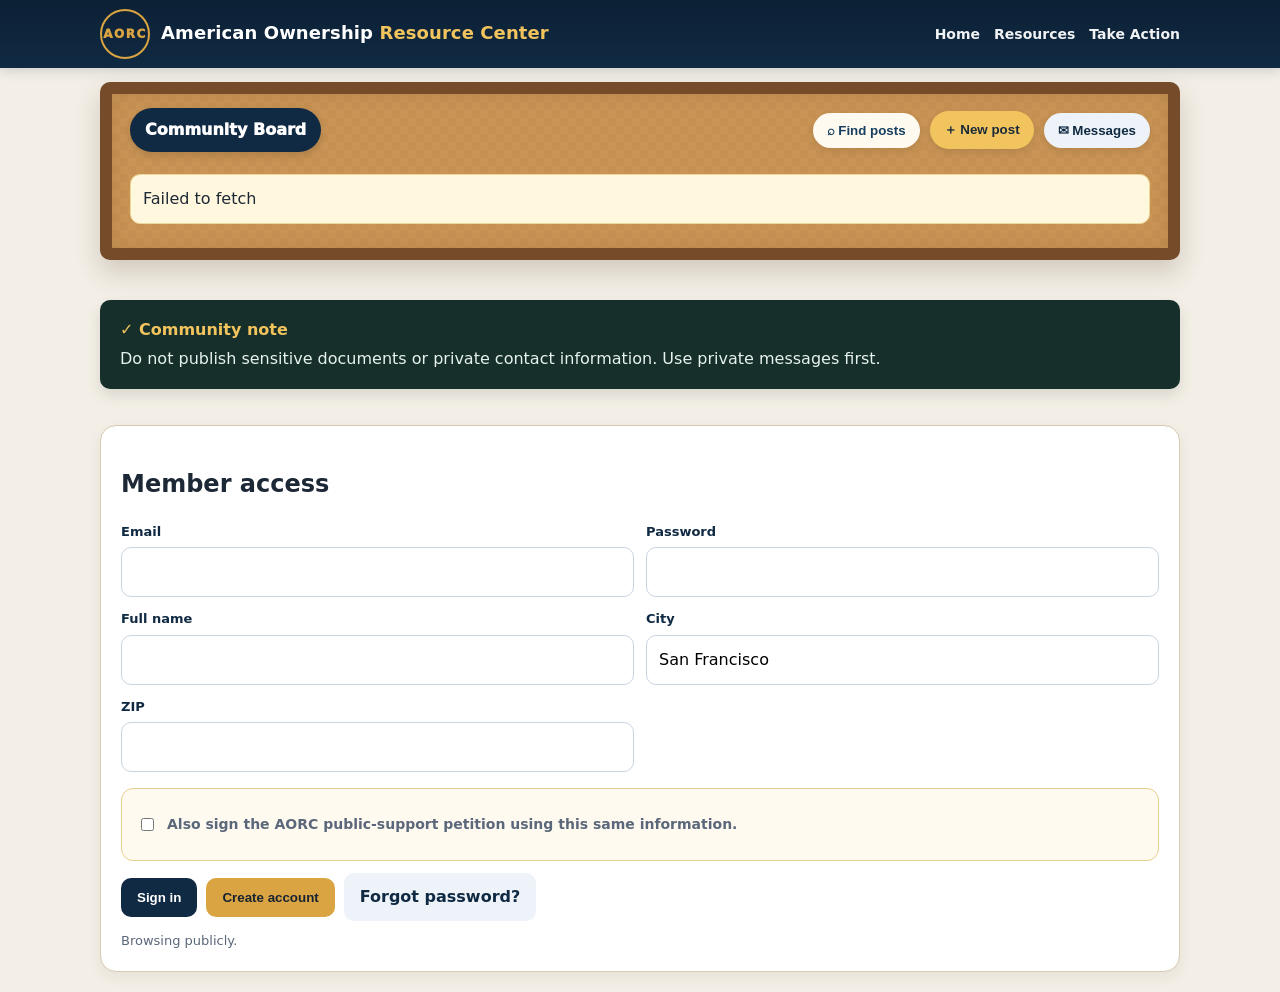
==== commit a9266cc2: "Load organized community board v6" ====
--- a/community.html
+++ b/community.html
@@ -1 +1 @@
-<!doctype html><html lang="en"><head><meta charset="utf-8"><meta name="viewport" content="width=device-width,initial-scale=1"><title>AORC Community Board</title><style>:root{--n:#102A43;--n2:#173F5F;--g:#D9A441;--i:#1A2433;--m:#5B677A;--b:#C9D4E1}*{box-sizing:border-box}body{margin:0;font-family:Inter,system-ui,-apple-system,BlinkMacSystemFont,"Segoe UI",sans-serif;background:#f8fafc;color:var(--i);line-height:1.5}.wrap{max-width:1120px;margin:auto;padding:0 20px}header{background:var(--n);color:#fff}nav{min-height:68px;display:flex;justify-content:space-between;align-items:center}.brand{font-weight:850}.brand span{color:var(--g)}nav a{color:#fff;text-decoration:none;margin-left:14px;font-size:14px}.hero{background:linear-gradient(135deg,var(--n),var(--n2));color:#fff;padding:54px 0}.hero h1{font-size:clamp(38px,7vw,64px);line-height:1;margin:10px 0 16px}.tag,.badge{display:inline-block;padding:6px 10px;border-radius:999px;font-size:12px;font-weight:800}.tag{background:#dceaf7;color:var(--n)}.badge{background:#edf3f8;color:var(--n);margin-right:5px}.official{background:#fff1bf;color:#6c4a00}.pinned{background:#e7f5ee;color:#15553d}.box,.post,.panel{background:#fff;border:1px solid var(--b);border-radius:16px}.box,.panel{padding:20px;margin:20px 0}.post{padding:20px}.grid{display:grid;grid-template-columns:1fr 1fr;gap:12px}.field{display:flex;flex-direction:column;gap:6px}label{font-size:13px;font-weight:800;color:var(--n)}input,select,textarea{width:100%;padding:12px;border:1px solid var(--b);border-radius:10px;font:inherit}textarea{min-height:110px}.btn{border:0;border-radius:10px;padding:12px 16px;font-weight:850;cursor:pointer}.primary{background:var(--g);color:#182332}.secondary{background:var(--n);color:#fff}.muted{background:#edf3f8;color:var(--n)}.small{font-size:12px;padding:8px 10px}.row{display:flex;gap:9px;flex-wrap:wrap;align-items:center}.hidden{display:none!important}.help,.meta{font-size:13px;color:var(--m)}.safe{padding:14px;border-left:4px solid #1f6b50;background:#edf8f3;border-radius:9px;margin:16px 0}.petition{margin-top:16px;padding:15px;border:1px solid #e7d08d;background:#fffaf0;border-radius:12px}.check{display:flex;gap:10px;align-items:flex-start;margin:10px 0;font-size:14px;color:var(--m)}.check input{width:auto;margin-top:4px}.tabs{display:flex;gap:8px;flex-wrap:wrap;margin:18px 0}.tab{padding:9px 12px;border:1px solid var(--b);border-radius:999px;background:#fff;cursor:pointer}.tab.active{background:var(--n);color:#fff}.feed{display:grid;gap:14px;margin:18px 0 50px}.post h3{margin:8px 0;color:var(--n)}.actions{display:flex;gap:8px;flex-wrap:wrap;margin-top:14px}.comments{margin-top:12px;display:grid;gap:7px}.comment{background:#f6f8fa;border-radius:10px;padding:10px}.messages{display:grid;grid-template-columns:300px 1fr;gap:14px}.conversation{border:1px solid var(--b);border-radius:10px;padding:11px;margin-bottom:7px;cursor:pointer}.chatlog{height:340px;overflow:auto;background:#f4f7fa;border-radius:12px;padding:12px;display:grid;gap:8px}.bubble{max-width:78%;background:#fff;border:1px solid var(--b);border-radius:12px;padding:10px}.mine{margin-left:auto;background:#e9f3fb}.notice{padding:12px;border:1px solid #ecd899;background:#fff8df;border-radius:10px}main.wrap{display:flex;flex-direction:column}.tabs{order:0}#board{order:1}.safe{order:2}.safe+.box{order:3}#profile{order:4}#messages{order:5}.profile-confirm{display:inline-flex;align-items:center;gap:8px;margin-left:10px;padding:8px 11px;border-radius:999px;background:#e7f5ee;color:#15553d;font-size:13px;font-weight:850;opacity:0;transform:translateY(4px) scale(.96);pointer-events:none}.profile-confirm.show{animation:profileConfirm 1.9s ease forwards}@keyframes profileConfirm{0%{opacity:0;transform:translateY(4px) scale(.96)}15%,72%{opacity:1;transform:translateY(0) scale(1)}100%{opacity:0;transform:translateY(-3px) scale(.98)}}#profile>.row{margin-top:22px}@media(max-width:760px){.grid,.messages{grid-template-columns:1fr}nav .links{display:none}}</style><link rel="stylesheet" href="community-theme.css?v=1"><link rel="stylesheet" href="community-board-v2.css?v=4"></head><body><header><div class="wrap"><nav><div class="brand">American Ownership <span>Resource Center</span></div><div class="links"><a href="index.html">Home</a><a href="index.html#resources">Resources</a><a href="index.html#petition">Take Action</a></div></nav></div></header><section class="hero"><div class="wrap"><span class="tag">COMMUNITY BOARD • PUBLIC BETA</span><h1>Share what you know.<br>Build together.</h1><p>Browse publicly. Create an account to post, comment and privately message other members.</p></div></section><main class="wrap"><div class="safe"><strong>Privacy:</strong> Do not publish sensitive documents or private contact information. Use private messages first.</div><div class="box"><h2>Member access</h2><div class="grid"><div class="field"><label>Email</label><input id="email" type="email" autocomplete="email"></div><div class="field"><label>Password</label><input id="password" type="password" minlength="8" autocomplete="current-password"></div></div><div id="signupFields"><div class="grid" style="margin-top:12px"><div class="field"><label>Full name</label><input id="fullname" maxlength="120"></div><div class="field"><label>City</label><input id="signupcity" value="San Francisco"></div><div class="field"><label>ZIP</label><input id="signupzip" maxlength="10"></div></div><div class="petition"><label class="check"><input id="alsoPetition" type="checkbox"><span><strong>Also sign the AORC public-support petition</strong> using this same information.</span></label><div id="petitionConsent" class="hidden"><label class="check"><input id="petitionIntent" type="checkbox"><span>I support the petition and intend this electronic submission to serve as my signature.</span></label><label class="check"><input id="petitionPrivacy" type="checkbox"><span>I consent to storage of my petition information and limited anti-fraud metadata.</span></label><label class="check"><input id="petitionPublic" type="checkbox"><span>Optional: allow my name and city on a future public supporter list.</span></label></div></div></div><div class="row" style="margin-top:12px"><button id="signin" class="btn secondary" type="button">Sign in</button><button id="signup" class="btn primary" type="button">Create account</button><a class="btn muted" href="reset.html" style="text-decoration:none">Forgot password?</a><button id="signout" class="btn muted hidden" type="button">Sign out</button></div><div id="authstatus" class="help" style="margin-top:10px">Ready.</div></div><div id="profile" class="box hidden"><h2>Your profile</h2><div class="grid"><div class="field"><label>Display name</label><input id="display" maxlength="50"></div><div class="field"><label>City</label><input id="pcity" value="San Francisco"></div></div><div class="field" style="margin-top:10px"><label>Short bio</label><textarea id="bio" maxlength="500"></textarea></div><div class="row" style="margin-top:22px"><button id="saveprofile" class="btn primary" type="button">Save profile</button><span id="profileconfirm" class="profile-confirm" role="status" aria-live="polite">✓ Saved</span></div></div><div class="tabs"><button class="tab active" data-view="board" type="button">Community Board</button><button class="tab" data-view="messages" type="button">Private Messages</button></div><section id="board"><div class="box"><div class="grid"><div class="field"><label>City</label><input id="cityfilter" value="San Francisco"></div><div class="field"><label>Category</label><select id="catfilter"><option value="">All</option><option value="jobs">Jobs</option><option value="housing">Housing</option><option value="business">Business spotlight</option><option value="services">Services</option><option value="events">Events</option><option value="grants">Grants</option><option value="collaboration">Collaboration</option><option value="organizing">Organizing</option><option value="education">Education</option><option value="other">Other</option></select></div></div><button id="refresh" class="btn muted" style="margin-top:12px" type="button">Refresh board</button></div><div id="composer" class="box hidden"><h2>Post to the board</h2><div class="grid"><div class="field"><label>Category</label><select id="postcat"><option value="jobs">Job opportunity</option><option value="housing">Housing</option><option value="business">Business spotlight</option><option value="services">Service / resource</option><option value="events">Event</option><option value="grants">Grant / funding</option><option value="collaboration">Collaboration</option><option value="organizing">Organizing</option><option value="education">Education</option><option value="other">Other</option></select></div><div class="field"><label>City</label><input id="postcity" value="San Francisco"></div></div><div class="field" style="margin-top:10px"><label>Title</label><input id="title" maxlength="140"></div><div class="field" style="margin-top:10px"><label>Details</label><textarea id="body" maxlength="5000"></textarea></div><div class="grid" style="margin-top:10px"><div class="field"><label>Business name</label><input id="bname"></div><div class="field"><label>Business website</label><input id="burl" type="url"></div></div><button id="publish" class="btn primary" style="margin-top:12px" type="button">Publish post</button><div id="poststatus" class="help"></div></div><div id="feed" class="feed"></div></section><section id="messages" class="hidden"><div class="panel"><h2>Private Messages</h2><p class="help">Private messages are end-to-end encrypted in your browser. AORC stores encrypted message data, but not readable message content. Conversation participants, timestamps and message size metadata may still be visible to the service. Password recovery may make older encrypted messages unreadable.</p><div class="messages"><div><h3>Conversations</h3><div id="convos"></div></div><div><div id="chattitle" class="help">Choose a conversation from a member post.</div><div id="chatlog" class="chatlog"></div><div class="row" style="margin-top:10px"><input id="msg" maxlength="4000" placeholder="Write a message…"><button id="send" class="btn secondary" type="button">Send</button></div></div></div></div></section></main><script>const U='https://ieihdpufnjthooambooh.supabase.co',K='sb_publishable_SWoYgzabnzuUfUyiENhP7Q_hgnDiekW',STORE='aorc_session_v2',SIGNUP=U+'/functions/v1/community-signup',PETITION=U+'/functions/v1/sign-petition';let session=null,user=null,profile=null,currentConversation=null;const $=i=>document.getElementById(i),esc=s=>String(s??'').replace(/[&<>"']/g,c=>({'&':'&amp;','<':'&lt;','>':'&gt;','"':'&quot;',"'":'&#39;'}[c]));function status(t){$('authstatus').textContent=t}function save(s){session=s;user=s?.user||null;s?localStorage.setItem(STORE,JSON.stringify(s)):localStorage.removeItem(STORE)}function load(){try{session=JSON.parse(localStorage.getItem(STORE)||'null');user=session?.user||null}catch{save(null)}}async function auth(path,body){const r=await fetch(U+path,{method:'POST',headers:{apikey:K,'content-type':'application/json'},body:JSON.stringify(body)}),d=await r.json().catch(()=>({}));if(!r.ok)throw new Error(d.msg||d.message||d.error_description||'Authentication failed.');return d}async function ensure(){load();if(session?.expires_at&&Date.now()>session.expires_at-60000&&session.refresh_token){try{const d=await auth('/auth/v1/token?grant_type=refresh_token',{refresh_token:session.refresh_token});d.expires_at=Date.now()+((d.expires_in||3600)*1000);save(d)}catch{save(null)}}return!!session?.access_token}async function rest(table,o={}){await ensure();const h={apikey:K,'content-type':'application/json'};if(session?.access_token)h.authorization='Bearer '+session.access_token;if(o.prefer)h.Prefer=o.prefer;const r=await fetch(U+'/rest/v1/'+table+(o.q?'?'+o.q:''),{method:o.method||'GET',headers:h,body:o.body?JSON.stringify(o.body):undefined}),t=await r.text();let d;try{d=t?JSON.parse(t):null}catch{d=t}if(!r.ok)throw new Error(d?.message||d?.error||t||'Request failed.');return d}async function signin(){const email=$('email').value.trim().toLowerCase(),password=$('password').value;if(!email||!password)return status('Enter your email and password.');$('signin').disabled=true;status('Signing in…');try{const d=await auth('/auth/v1/token?grant_type=password',{email,password});d.expires_at=Date.now()+((d.expires_in||3600)*1000);save(d);status('Signed in.');await sync();await board()}catch(e){status(e.message)}finally{$('signin').disabled=false}}async function signout(){save(null);await sync()}async function sync(){await ensure();user=session?.user||null;$('signin').classList.toggle('hidden',!!user);$('signup').classList.toggle('hidden',!!user);$('signout').classList.toggle('hidden',!user);$('signupFields').classList.toggle('hidden',!!user);$('profile').classList.toggle('hidden',!user);$('composer').classList.toggle('hidden',!user);if(!user){status('Browsing publicly.');$('convos').innerHTML='<div class="help">Sign in to use private messages.</div>';return}status('Signed in as '+user.email);try{const p=await rest('community_profiles',{q:'select=*&id=eq.'+encodeURIComponent(user.id)});profile=p?.[0]||null;if(profile){$('display').value=profile.display_name||'';$('pcity').value=profile.city||'San Francisco';$('bio').value=profile.bio||'';$('postcity').value=profile.city||'San Francisco'}}catch(e){status('Signed in; profile load issue: '+e.message)}await convos()}async function signup(){const email=$('email').value.trim().toLowerCase(),password=$('password').value,name=$('fullname').value.trim(),city=$('signupcity').value.trim()||'San Francisco',zip=$('signupzip').value.trim(),also=$('alsoPetition').checked;if(!email.includes('@'))return status('Enter a valid email.');if(password.length<8)return status('Password must be at least 8 characters.');if(also&&(!name||!zip||!$('petitionIntent').checked||!$('petitionPrivacy').checked))return status('Complete the petition information and both consent statements.');$('signup').disabled=true;status('Creating account…');try{const r=await fetch(SIGNUP,{method:'POST',headers:{'content-type':'application/json'},body:JSON.stringify({email,password,displayName:name?name.split(/\s+/)[0]:'Member',city})}),d=await r.json().catch(()=>({}));if(!r.ok||!d.ok)throw new Error(d.error||'Unable to create account.');await signin();if(user){await rest('community_profiles',{method:'POST',prefer:'resolution=merge-duplicates,return=representation',body:{id:user.id,display_name:name?name.split(/\s+/)[0]:'Member',city,bio:null}});if(also){const pr=await fetch(PETITION,{method:'POST',headers:{'content-type':'application/json'},body:JSON.stringify({name,email,city,zip,comment:'',signatureIntent:true,privacyConsent:true,publicNameConsent:$('petitionPublic').checked,petitionVersion:'AORC-PETITION-v1-2026-08-29',petitionHash:'1d4288291e7c98526db69d8b53434b2d12ae82571cffe63fd20b3cd0b70e800b',source:'community-signup'})});if(!pr.ok)status('Account created and signed in. Petition could not be recorded; use Take Action later.')}await sync()}}catch(e){status(e.message)}finally{$('signup').disabled=false}}async function saveProfile(){if(!user)return;try{await rest('community_profiles',{method:'POST',prefer:'resolution=merge-duplicates,return=representation',body:{id:user.id,display_name:$('display').value.trim()||'Member',city:$('pcity').value.trim()||'San Francisco',bio:$('bio').value.trim()||null}});status('Profile saved.');const c=$('profileconfirm');if(c){c.classList.remove('show');void c.offsetWidth;c.classList.add('show')}await sync();await board()}catch(e){status(e.message)}}async function board(){try{let q='select=*&status=eq.active&order=is_pinned.desc,created_at.desc&limit=100',city=$('cityfilter').value.trim(),cat=$('catfilter').value;if(city)q+='&city=ilike.'+encodeURIComponent(city);if(cat)q+='&category=eq.'+encodeURIComponent(cat);const posts=await rest('community_posts',{q}),ids=[...new Set((posts||[]).map(p=>p.author_id).filter(Boolean))];let names={};if(ids.length){const ps=await rest('community_profiles',{q:'select=id,display_name&id=in.('+ids.join(',')+')'});for(const p of ps||[])names[p.id]=p.display_name}$('feed').innerHTML=(posts||[]).map(p=>{const a=p.is_official?'American Ownership Resource Center':(names[p.author_id]||'Community member'),mine=user&&p.author_id===user.id;return`<article class="post"><div class="meta">${p.is_official?'<span class="badge official">Official AORC</span>':''}${p.is_pinned?'<span class="badge pinned">Pinned</span>':''}<span class="badge">${esc(p.category)}</span><span class="badge">${esc(p.city)}</span></div><h3>${esc(p.title)}</h3><div class="meta">Posted by ${esc(a)}</div><p>${esc(p.body).replace(/\n/g,'<br>')}</p><div class="actions">${user&&!mine&&p.author_id?`<button class="btn muted small" type="button" onclick="startDM('${p.author_id}','${esc(a)}')">Private message</button>`:''}<button class="btn muted small" type="button" onclick="showComments(${p.id})">Comments</button>${mine?`<button class="btn muted small" type="button" onclick="closePost(${p.id})">Close post</button>`:''}</div><div id="c${p.id}" class="comments hidden"></div></article>`}).join('')||'<div class="panel">No posts in this view yet.</div>'}catch(e){$('feed').innerHTML='<div class="notice">'+esc(e.message)+'</div>'}}async function publish(){if(!user)return status('Sign in first.');if(!profile)return $('poststatus').textContent='Save your profile first.';try{await rest('community_posts',{method:'POST',prefer:'return=representation',body:{author_id:user.id,city:$('postcity').value.trim()||profile.city,category:$('postcat').value,title:$('title').value.trim(),body:$('body').value.trim(),business_name:$('bname').value.trim()||null,business_url:$('burl').value.trim()||null}});$('poststatus').textContent='Posted.';$('title').value='';$('body').value='';await board()}catch(e){$('poststatus').textContent=e.message}}async function showComments(id){const el=$('c'+id);el.classList.toggle('hidden');if(el.classList.contains('hidden'))return;const data=await rest('community_comments',{q:'select=*&post_id=eq.'+id+'&status=eq.active&order=created_at.asc'});const ids=[...new Set((data||[]).map(x=>x.author_id))];let names={};if(ids.length){const ps=await rest('community_profiles',{q:'select=id,display_name&id=in.('+ids.join(',')+')'});for(const p of ps||[])names[p.id]=p.display_name}el.innerHTML=(data||[]).map(c=>`<div class="comment"><strong>${esc(names[c.author_id]||'Member')}</strong><br>${esc(c.body)}</div>`).join('')+(user?`<div class="row"><input id="ci${id}" placeholder="Add a comment"><button class="btn secondary small" type="button" onclick="addComment(${id})">Post</button></div>`:'<div class="help">Sign in to comment.</div>')}async function addComment(id){const i=$('ci'+id),body=i.value.trim();if(!body||!user)return;await rest('community_comments',{method:'POST',body:{post_id:id,author_id:user.id,body}});$('c'+id).classList.add('hidden');await showComments(id)}async function closePost(id){await rest('community_posts',{method:'PATCH',q:'id=eq.'+id,body:{status:'closed'}});await board()}async function startDM(other,name){if(!user)return status('Sign in first.');const or=`(and(user_a.eq.${user.id},user_b.eq.${other}),and(user_a.eq.${other},user_b.eq.${user.id}))`;let d=await rest('community_conversations',{q:'select=*&or='+encodeURIComponent(or)}),c=d?.[0];if(!c){d=await rest('community_conversations',{method:'POST',prefer:'return=representation',body:{user_a:user.id,user_b:other}});c=d?.[0]}if(!c)return;currentConversation=c.id;$('chattitle').textContent='Conversation with '+name;switchView('messages');await messages();await convos()}async function convos(){if(!user){$('convos').innerHTML='<div class="help">Sign in to use private messages.</div>';return}try{const d=await rest('community_conversations',{q:'select=*&order=last_message_at.desc'}),others=[...new Set((d||[]).map(c=>c.user_a===user.id?c.user_b:c.user_a))];let names={};if(others.length){const ps=await rest('community_profiles',{q:'select=id,display_name&id=in.('+others.join(',')+')'});for(const p of ps||[])names[p.id]=p.display_name}$('convos').innerHTML=(d||[]).map(c=>{const o=c.user_a===user.id?c.user_b:c.user_a;return`<div class="conversation" onclick="openDM('${c.id}','${esc(names[o]||'Community member')}')">${esc(names[o]||'Community member')}</div>`}).join('')||'<div class="help">No conversations yet.</div>'}catch(e){$('convos').textContent=e.message}}async function openDM(id,name){currentConversation=id;$('chattitle').textContent='Conversation with '+name;await messages()}async function messages(){if(!currentConversation||!user)return;const d=await rest('community_messages',{q:'select=*&conversation_id=eq.'+currentConversation+'&order=created_at.asc'});$('chatlog').innerHTML=(d||[]).map(m=>`<div class="bubble ${m.sender_id===user.id?'mine':''}">${esc(m.body)}<div class="meta">${new Date(m.created_at).toLocaleString()}</div></div>`).join('');$('chatlog').scrollTop=$('chatlog').scrollHeight}async function send(){if(!user||!currentConversation)return;const body=$('msg').value.trim();if(!body)return;await rest('community_messages',{method:'POST',body:{conversation_id:currentConversation,sender_id:user.id,body}});$('msg').value='';await messages()}function switchView(v){$('board').classList.toggle('hidden',v!=='board');$('messages').classList.toggle('hidden',v!=='messages');document.querySelectorAll('.tab').forEach(t=>t.classList.toggle('active',t.dataset.view===v));if(v==='messages')convos()}$('signin').onclick=signin;$('signup').onclick=signup;$('signout').onclick=signout;$('saveprofile').onclick=saveProfile;$('publish').onclick=publish;$('refresh').onclick=board;$('catfilter').onchange=board;$('cityfilter').onchange=board;$('send').onclick=send;$('alsoPetition').onchange=()=>$('petitionConsent').classList.toggle('hidden',!$('alsoPetition').checked);document.querySelectorAll('.tab').forEach(t=>t.onclick=()=>switchView(t.dataset.view));sync().then(board).catch(e=>status('Startup error: '+e.message));</script><script src="e2ee.js"></script><script src="community-expand.js?v=1"></script><script src="community-board-v2.js?v=4"></script></body></html>+<!doctype html><html lang="en"><head><meta charset="utf-8"><meta name="viewport" content="width=device-width,initial-scale=1"><title>AORC Community Board</title><style>:root{--n:#102A43;--n2:#173F5F;--g:#D9A441;--i:#1A2433;--m:#5B677A;--b:#C9D4E1}*{box-sizing:border-box}body{margin:0;font-family:Inter,system-ui,-apple-system,BlinkMacSystemFont,"Segoe UI",sans-serif;background:#f8fafc;color:var(--i);line-height:1.5}.wrap{max-width:1120px;margin:auto;padding:0 20px}header{background:var(--n);color:#fff}nav{min-height:68px;display:flex;justify-content:space-between;align-items:center}.brand{font-weight:850}.brand span{color:var(--g)}nav a{color:#fff;text-decoration:none;margin-left:14px;font-size:14px}.hero{background:linear-gradient(135deg,var(--n),var(--n2));color:#fff;padding:54px 0}.hero h1{font-size:clamp(38px,7vw,64px);line-height:1;margin:10px 0 16px}.tag,.badge{display:inline-block;padding:6px 10px;border-radius:999px;font-size:12px;font-weight:800}.tag{background:#dceaf7;color:var(--n)}.badge{background:#edf3f8;color:var(--n);margin-right:5px}.official{background:#fff1bf;color:#6c4a00}.pinned{background:#e7f5ee;color:#15553d}.box,.post,.panel{background:#fff;border:1px solid var(--b);border-radius:16px}.box,.panel{padding:20px;margin:20px 0}.post{padding:20px}.grid{display:grid;grid-template-columns:1fr 1fr;gap:12px}.field{display:flex;flex-direction:column;gap:6px}label{font-size:13px;font-weight:800;color:var(--n)}input,select,textarea{width:100%;padding:12px;border:1px solid var(--b);border-radius:10px;font:inherit}textarea{min-height:110px}.btn{border:0;border-radius:10px;padding:12px 16px;font-weight:850;cursor:pointer}.primary{background:var(--g);color:#182332}.secondary{background:var(--n);color:#fff}.muted{background:#edf3f8;color:var(--n)}.small{font-size:12px;padding:8px 10px}.row{display:flex;gap:9px;flex-wrap:wrap;align-items:center}.hidden{display:none!important}.help,.meta{font-size:13px;color:var(--m)}.safe{padding:14px;border-left:4px solid #1f6b50;background:#edf8f3;border-radius:9px;margin:16px 0}.petition{margin-top:16px;padding:15px;border:1px solid #e7d08d;background:#fffaf0;border-radius:12px}.check{display:flex;gap:10px;align-items:flex-start;margin:10px 0;font-size:14px;color:var(--m)}.check input{width:auto;margin-top:4px}.tabs{display:flex;gap:8px;flex-wrap:wrap;margin:18px 0}.tab{padding:9px 12px;border:1px solid var(--b);border-radius:999px;background:#fff;cursor:pointer}.tab.active{background:var(--n);color:#fff}.feed{display:grid;gap:14px;margin:18px 0 50px}.post h3{margin:8px 0;color:var(--n)}.actions{display:flex;gap:8px;flex-wrap:wrap;margin-top:14px}.comments{margin-top:12px;display:grid;gap:7px}.comment{background:#f6f8fa;border-radius:10px;padding:10px}.messages{display:grid;grid-template-columns:300px 1fr;gap:14px}.conversation{border:1px solid var(--b);border-radius:10px;padding:11px;margin-bottom:7px;cursor:pointer}.chatlog{height:340px;overflow:auto;background:#f4f7fa;border-radius:12px;padding:12px;display:grid;gap:8px}.bubble{max-width:78%;background:#fff;border:1px solid var(--b);border-radius:12px;padding:10px}.mine{margin-left:auto;background:#e9f3fb}.notice{padding:12px;border:1px solid #ecd899;background:#fff8df;border-radius:10px}main.wrap{display:flex;flex-direction:column}.tabs{order:0}#board{order:1}.safe{order:2}.safe+.box{order:3}#profile{order:4}#messages{order:5}.profile-confirm{display:inline-flex;align-items:center;gap:8px;margin-left:10px;padding:8px 11px;border-radius:999px;background:#e7f5ee;color:#15553d;font-size:13px;font-weight:850;opacity:0;transform:translateY(4px) scale(.96);pointer-events:none}.profile-confirm.show{animation:profileConfirm 1.9s ease forwards}@keyframes profileConfirm{0%{opacity:0;transform:translateY(4px) scale(.96)}15%,72%{opacity:1;transform:translateY(0) scale(1)}100%{opacity:0;transform:translateY(-3px) scale(.98)}}#profile>.row{margin-top:22px}@media(max-width:760px){.grid,.messages{grid-template-columns:1fr}nav .links{display:none}}</style><link rel="stylesheet" href="community-theme.css?v=1"><link rel="stylesheet" href="community-board-v2.css?v=6"></head><body><header><div class="wrap"><nav><div class="brand">American Ownership <span>Resource Center</span></div><div class="links"><a href="index.html">Home</a><a href="index.html#resources">Resources</a><a href="index.html#petition">Take Action</a></div></nav></div></header><section class="hero"><div class="wrap"><span class="tag">COMMUNITY BOARD • PUBLIC BETA</span><h1>Share what you know.<br>Build together.</h1><p>Browse publicly. Create an account to post, comment and privately message other members.</p></div></section><main class="wrap"><div class="safe"><strong>Privacy:</strong> Do not publish sensitive documents or private contact information. Use private messages first.</div><div class="box"><h2>Member access</h2><div class="grid"><div class="field"><label>Email</label><input id="email" type="email" autocomplete="email"></div><div class="field"><label>Password</label><input id="password" type="password" minlength="8" autocomplete="current-password"></div></div><div id="signupFields"><div class="grid" style="margin-top:12px"><div class="field"><label>Full name</label><input id="fullname" maxlength="120"></div><div class="field"><label>City</label><input id="signupcity" value="San Francisco"></div><div class="field"><label>ZIP</label><input id="signupzip" maxlength="10"></div></div><div class="petition"><label class="check"><input id="alsoPetition" type="checkbox"><span><strong>Also sign the AORC public-support petition</strong> using this same information.</span></label><div id="petitionConsent" class="hidden"><label class="check"><input id="petitionIntent" type="checkbox"><span>I support the petition and intend this electronic submission to serve as my signature.</span></label><label class="check"><input id="petitionPrivacy" type="checkbox"><span>I consent to storage of my petition information and limited anti-fraud metadata.</span></label><label class="check"><input id="petitionPublic" type="checkbox"><span>Optional: allow my name and city on a future public supporter list.</span></label></div></div></div><div class="row" style="margin-top:12px"><button id="signin" class="btn secondary" type="button">Sign in</button><button id="signup" class="btn primary" type="button">Create account</button><a class="btn muted" href="reset.html" style="text-decoration:none">Forgot password?</a><button id="signout" class="btn muted hidden" type="button">Sign out</button></div><div id="authstatus" class="help" style="margin-top:10px">Ready.</div></div><div id="profile" class="box hidden"><h2>Your profile</h2><div class="grid"><div class="field"><label>Display name</label><input id="display" maxlength="50"></div><div class="field"><label>City</label><input id="pcity" value="San Francisco"></div></div><div class="field" style="margin-top:10px"><label>Short bio</label><textarea id="bio" maxlength="500"></textarea></div><div class="row" style="margin-top:22px"><button id="saveprofile" class="btn primary" type="button">Save profile</button><span id="profileconfirm" class="profile-confirm" role="status" aria-live="polite">✓ Saved</span></div></div><div class="tabs"><button class="tab active" data-view="board" type="button">Community Board</button><button class="tab" data-view="messages" type="button">Private Messages</button></div><section id="board"><div class="box"><div class="grid"><div class="field"><label>City</label><input id="cityfilter" value="San Francisco"></div><div class="field"><label>Category</label><select id="catfilter"><option value="">All</option><option value="jobs">Jobs</option><option value="housing">Housing</option><option value="business">Business spotlight</option><option value="services">Services</option><option value="events">Events</option><option value="grants">Grants</option><option value="collaboration">Collaboration</option><option value="organizing">Organizing</option><option value="education">Education</option><option value="other">Other</option></select></div></div><button id="refresh" class="btn muted" style="margin-top:12px" type="button">Refresh board</button></div><div id="composer" class="box hidden"><h2>Post to the board</h2><div class="grid"><div class="field"><label>Category</label><select id="postcat"><option value="jobs">Job opportunity</option><option value="housing">Housing</option><option value="business">Business spotlight</option><option value="services">Service / resource</option><option value="events">Event</option><option value="grants">Grant / funding</option><option value="collaboration">Collaboration</option><option value="organizing">Organizing</option><option value="education">Education</option><option value="other">Other</option></select></div><div class="field"><label>City</label><input id="postcity" value="San Francisco"></div></div><div class="field" style="margin-top:10px"><label>Title</label><input id="title" maxlength="140"></div><div class="field" style="margin-top:10px"><label>Details</label><textarea id="body" maxlength="5000"></textarea></div><div class="grid" style="margin-top:10px"><div class="field"><label>Business name</label><input id="bname"></div><div class="field"><label>Business website</label><input id="burl" type="url"></div></div><button id="publish" class="btn primary" style="margin-top:12px" type="button">Publish post</button><div id="poststatus" class="help"></div></div><div id="feed" class="feed"></div></section><section id="messages" class="hidden"><div class="panel"><h2>Private Messages</h2><p class="help">Private messages are end-to-end encrypted in your browser. AORC stores encrypted message data, but not readable message content. Conversation participants, timestamps and message size metadata may still be visible to the service. Password recovery may make older encrypted messages unreadable.</p><div class="messages"><div><h3>Conversations</h3><div id="convos"></div></div><div><div id="chattitle" class="help">Choose a conversation from a member post.</div><div id="chatlog" class="chatlog"></div><div class="row" style="margin-top:10px"><input id="msg" maxlength="4000" placeholder="Write a message…"><button id="send" class="btn secondary" type="button">Send</button></div></div></div></div></section></main><script>const U='https://ieihdpufnjthooambooh.supabase.co',K='sb_publishable_SWoYgzabnzuUfUyiENhP7Q_hgnDiekW',STORE='aorc_session_v2',SIGNUP=U+'/functions/v1/community-signup',PETITION=U+'/functions/v1/sign-petition';let session=null,user=null,profile=null,currentConversation=null;const $=i=>document.getElementById(i),esc=s=>String(s??'').replace(/[&<>"']/g,c=>({'&':'&amp;','<':'&lt;','>':'&gt;','"':'&quot;',"'":'&#39;'}[c]));function status(t){$('authstatus').textContent=t}function save(s){session=s;user=s?.user||null;s?localStorage.setItem(STORE,JSON.stringify(s)):localStorage.removeItem(STORE)}function load(){try{session=JSON.parse(localStorage.getItem(STORE)||'null');user=session?.user||null}catch{save(null)}}async function auth(path,body){const r=await fetch(U+path,{method:'POST',headers:{apikey:K,'content-type':'application/json'},body:JSON.stringify(body)}),d=await r.json().catch(()=>({}));if(!r.ok)throw new Error(d.msg||d.message||d.error_description||'Authentication failed.');return d}async function ensure(){load();if(session?.expires_at&&Date.now()>session.expires_at-60000&&session.refresh_token){try{const d=await auth('/auth/v1/token?grant_type=refresh_token',{refresh_token:session.refresh_token});d.expires_at=Date.now()+((d.expires_in||3600)*1000);save(d)}catch{save(null)}}return!!session?.access_token}async function rest(table,o={}){await ensure();const h={apikey:K,'content-type':'application/json'};if(session?.access_token)h.authorization='Bearer '+session.access_token;if(o.prefer)h.Prefer=o.prefer;const r=await fetch(U+'/rest/v1/'+table+(o.q?'?'+o.q:''),{method:o.method||'GET',headers:h,body:o.body?JSON.stringify(o.body):undefined}),t=await r.text();let d;try{d=t?JSON.parse(t):null}catch{d=t}if(!r.ok)throw new Error(d?.message||d?.error||t||'Request failed.');return d}async function signin(){const email=$('email').value.trim().toLowerCase(),password=$('password').value;if(!email||!password)return status('Enter your email and password.');$('signin').disabled=true;status('Signing in…');try{const d=await auth('/auth/v1/token?grant_type=password',{email,password});d.expires_at=Date.now()+((d.expires_in||3600)*1000);save(d);status('Signed in.');await sync();await board()}catch(e){status(e.message)}finally{$('signin').disabled=false}}async function signout(){save(null);await sync()}async function sync(){await ensure();user=session?.user||null;$('signin').classList.toggle('hidden',!!user);$('signup').classList.toggle('hidden',!!user);$('signout').classList.toggle('hidden',!user);$('signupFields').classList.toggle('hidden',!!user);$('profile').classList.toggle('hidden',!user);$('composer').classList.toggle('hidden',!user);if(!user){status('Browsing publicly.');$('convos').innerHTML='<div class="help">Sign in to use private messages.</div>';return}status('Signed in as '+user.email);try{const p=await rest('community_profiles',{q:'select=*&id=eq.'+encodeURIComponent(user.id)});profile=p?.[0]||null;if(profile){$('display').value=profile.display_name||'';$('pcity').value=profile.city||'San Francisco';$('bio').value=profile.bio||'';$('postcity').value=profile.city||'San Francisco'}}catch(e){status('Signed in; profile load issue: '+e.message)}await convos()}async function signup(){const email=$('email').value.trim().toLowerCase(),password=$('password').value,name=$('fullname').value.trim(),city=$('signupcity').value.trim()||'San Francisco',zip=$('signupzip').value.trim(),also=$('alsoPetition').checked;if(!email.includes('@'))return status('Enter a valid email.');if(password.length<8)return status('Password must be at least 8 characters.');if(also&&(!name||!zip||!$('petitionIntent').checked||!$('petitionPrivacy').checked))return status('Complete the petition information and both consent statements.');$('signup').disabled=true;status('Creating account…');try{const r=await fetch(SIGNUP,{method:'POST',headers:{'content-type':'application/json'},body:JSON.stringify({email,password,displayName:name?name.split(/\s+/)[0]:'Member',city})}),d=await r.json().catch(()=>({}));if(!r.ok||!d.ok)throw new Error(d.error||'Unable to create account.');await signin();if(user){await rest('community_profiles',{method:'POST',prefer:'resolution=merge-duplicates,return=representation',body:{id:user.id,display_name:name?name.split(/\s+/)[0]:'Member',city,bio:null}});if(also){const pr=await fetch(PETITION,{method:'POST',headers:{'content-type':'application/json'},body:JSON.stringify({name,email,city,zip,comment:'',signatureIntent:true,privacyConsent:true,publicNameConsent:$('petitionPublic').checked,petitionVersion:'AORC-PETITION-v1-2026-08-29',petitionHash:'1d4288291e7c98526db69d8b53434b2d12ae82571cffe63fd20b3cd0b70e800b',source:'community-signup'})});if(!pr.ok)status('Account created and signed in. Petition could not be recorded; use Take Action later.')}await sync()}}catch(e){status(e.message)}finally{$('signup').disabled=false}}async function saveProfile(){if(!user)return;try{await rest('community_profiles',{method:'POST',prefer:'resolution=merge-duplicates,return=representation',body:{id:user.id,display_name:$('display').value.trim()||'Member',city:$('pcity').value.trim()||'San Francisco',bio:$('bio').value.trim()||null}});status('Profile saved.');const c=$('profileconfirm');if(c){c.classList.remove('show');void c.offsetWidth;c.classList.add('show')}await sync();await board()}catch(e){status(e.message)}}async function board(){try{let q='select=*&status=eq.active&order=is_pinned.desc,created_at.desc,id.desc&limit=100',city=$('cityfilter').value.trim(),cat=$('catfilter').value;if(city)q+='&city=ilike.'+encodeURIComponent(city);if(cat)q+='&category=eq.'+encodeURIComponent(cat);const posts=await rest('community_posts',{q}),ids=[...new Set((posts||[]).map(p=>p.author_id).filter(Boolean))];let names={};if(ids.length){const ps=await rest('community_profiles',{q:'select=id,display_name&id=in.('+ids.join(',')+')'});for(const p of ps||[])names[p.id]=p.display_name}$('feed').innerHTML=(posts||[]).map(p=>{const a=p.is_official?'American Ownership Resource Center':(names[p.author_id]||'Community member'),mine=user&&p.author_id===user.id;return`<article class="post"><div class="meta">${p.is_official?'<span class="badge official">Official AORC</span>':''}${p.is_pinned?'<span class="badge pinned">Pinned</span>':''}<span class="badge">${esc(p.category)}</span><span class="badge">${esc(p.city)}</span></div><h3>${esc(p.title)}</h3><div class="meta">Posted by ${esc(a)}</div><p>${esc(p.body).replace(/\n/g,'<br>')}</p><div class="actions">${user&&!mine&&p.author_id?`<button class="btn muted small" type="button" onclick="startDM('${p.author_id}','${esc(a)}')">Private message</button>`:''}<button class="btn muted small" type="button" onclick="showComments(${p.id})">Comments</button>${mine?`<button class="btn muted small" type="button" onclick="closePost(${p.id})">Close post</button>`:''}</div><div id="c${p.id}" class="comments hidden"></div></article>`}).join('')||'<div class="panel">No posts in this view yet.</div>'}catch(e){$('feed').innerHTML='<div class="notice">'+esc(e.message)+'</div>'}}async function publish(){if(!user)return status('Sign in first.');if(!profile)return $('poststatus').textContent='Save your profile first.';try{await rest('community_posts',{method:'POST',prefer:'return=representation',body:{author_id:user.id,city:$('postcity').value.trim()||profile.city,category:$('postcat').value,title:$('title').value.trim(),body:$('body').value.trim(),business_name:$('bname').value.trim()||null,business_url:$('burl').value.trim()||null}});$('poststatus').textContent='Posted.';$('title').value='';$('body').value='';await board()}catch(e){$('poststatus').textContent=e.message}}async function showComments(id){const el=$('c'+id);el.classList.toggle('hidden');if(el.classList.contains('hidden'))return;const data=await rest('community_comments',{q:'select=*&post_id=eq.'+id+'&status=eq.active&order=created_at.asc'});const ids=[...new Set((data||[]).map(x=>x.author_id))];let names={};if(ids.length){const ps=await rest('community_profiles',{q:'select=id,display_name&id=in.('+ids.join(',')+')'});for(const p of ps||[])names[p.id]=p.display_name}el.innerHTML=(data||[]).map(c=>`<div class="comment"><strong>${esc(names[c.author_id]||'Member')}</strong><br>${esc(c.body)}</div>`).join('')+(user?`<div class="row"><input id="ci${id}" placeholder="Add a comment"><button class="btn secondary small" type="button" onclick="addComment(${id})">Post</button></div>`:'<div class="help">Sign in to comment.</div>')}async function addComment(id){const i=$('ci'+id),body=i.value.trim();if(!body||!user)return;await rest('community_comments',{method:'POST',body:{post_id:id,author_id:user.id,body}});$('c'+id).classList.add('hidden');await showComments(id)}async function closePost(id){await rest('community_posts',{method:'PATCH',q:'id=eq.'+id,body:{status:'closed'}});await board()}async function startDM(other,name){if(!user)return status('Sign in first.');const or=`(and(user_a.eq.${user.id},user_b.eq.${other}),and(user_a.eq.${other},user_b.eq.${user.id}))`;let d=await rest('community_conversations',{q:'select=*&or='+encodeURIComponent(or)}),c=d?.[0];if(!c){d=await rest('community_conversations',{method:'POST',prefer:'return=representation',body:{user_a:user.id,user_b:other}});c=d?.[0]}if(!c)return;currentConversation=c.id;$('chattitle').textContent='Conversation with '+name;switchView('messages');await messages();await convos()}async function convos(){if(!user){$('convos').innerHTML='<div class="help">Sign in to use private messages.</div>';return}try{const d=await rest('community_conversations',{q:'select=*&order=last_message_at.desc'}),others=[...new Set((d||[]).map(c=>c.user_a===user.id?c.user_b:c.user_a))];let names={};if(others.length){const ps=await rest('community_profiles',{q:'select=id,display_name&id=in.('+others.join(',')+')'});for(const p of ps||[])names[p.id]=p.display_name}$('convos').innerHTML=(d||[]).map(c=>{const o=c.user_a===user.id?c.user_b:c.user_a;return`<div class="conversation" onclick="openDM('${c.id}','${esc(names[o]||'Community member')}')">${esc(names[o]||'Community member')}</div>`}).join('')||'<div class="help">No conversations yet.</div>'}catch(e){$('convos').textContent=e.message}}async function openDM(id,name){currentConversation=id;$('chattitle').textContent='Conversation with '+name;await messages()}async function messages(){if(!currentConversation||!user)return;const d=await rest('community_messages',{q:'select=*&conversation_id=eq.'+currentConversation+'&order=created_at.asc'});$('chatlog').innerHTML=(d||[]).map(m=>`<div class="bubble ${m.sender_id===user.id?'mine':''}">${esc(m.body)}<div class="meta">${new Date(m.created_at).toLocaleString()}</div></div>`).join('');$('chatlog').scrollTop=$('chatlog').scrollHeight}async function send(){if(!user||!currentConversation)return;const body=$('msg').value.trim();if(!body)return;await rest('community_messages',{method:'POST',body:{conversation_id:currentConversation,sender_id:user.id,body}});$('msg').value='';await messages()}function switchView(v){$('board').classList.toggle('hidden',v!=='board');$('messages').classList.toggle('hidden',v!=='messages');document.querySelectorAll('.tab').forEach(t=>t.classList.toggle('active',t.dataset.view===v));if(v==='messages')convos()}$('signin').onclick=signin;$('signup').onclick=signup;$('signout').onclick=signout;$('saveprofile').onclick=saveProfile;$('publish').onclick=publish;$('refresh').onclick=board;$('catfilter').onchange=board;$('cityfilter').onchange=board;$('send').onclick=send;$('alsoPetition').onchange=()=>$('petitionConsent').classList.toggle('hidden',!$('alsoPetition').checked);document.querySelectorAll('.tab').forEach(t=>t.onclick=()=>switchView(t.dataset.view));sync().then(board).catch(e=>status('Startup error: '+e.message));</script><script src="e2ee.js"></script><script src="community-expand.js?v=1"></script><script src="community-board-v2.js?v=6"></script></body></html>
--- a/community-board-v2.css
+++ b/community-board-v2.css
@@ -1,4 +1,4 @@
-/* Community board v4: board-first, posts visible immediately */
+/* Community board v6: organized sections + intact pushpins */
 .hero{display:none!important}
 main.wrap{padding-top:14px!important}
 .tabs.board-tabs-duplicate{display:none!important}
@@ -11,25 +11,10 @@
 .board-quickbar{position:absolute;top:14px;left:18px;right:18px;display:flex;align-items:center;gap:10px;z-index:4;flex-wrap:wrap}
 .board-title-chip{margin-right:auto;background:#102a43;color:#fff;border-radius:999px;padding:10px 15px;font-weight:950;box-shadow:0 3px 9px rgba(0,0,0,.14)}
 .board-quickbar .btn{border-radius:999px;padding:10px 14px;box-shadow:0 3px 9px rgba(0,0,0,.1)}
-.board-quickbar .new-post{background:#f2c45d;color:#192b3b}
-.board-quickbar .find-posts{background:#fffaf0;color:#173f5f}
-.board-v2-tools{margin-top:10px;padding-top:10px;border-top:1px dashed #c7b89f}
-.board-search-row{display:grid;grid-template-columns:minmax(180px,1fr) 145px auto auto;gap:8px;align-items:center}
-.category-chips{display:flex;gap:6px;flex-wrap:wrap;margin-top:9px}
-.category-chip{border:1px solid rgba(28,46,61,.16);background:#fff7df;border-radius:999px;padding:6px 10px;font-size:12px;font-weight:800;cursor:pointer}
-.category-chip.active{background:#102a43;color:white;border-color:#102a43}
-#boardFilters .grid{grid-template-columns:1fr 1fr;gap:8px}
-#boardFilters input,#boardFilters select{padding:9px 10px}
-#boardFilters #refresh{margin-top:8px!important;padding:9px 12px}
-#composer .grid{gap:8px}#composer input,#composer select,#composer textarea{padding:9px 10px}#composer textarea{min-height:90px}
-#composer h2{font-size:20px;margin-top:0}
-.feed{margin-top:0!important;grid-template-columns:repeat(3,minmax(0,1fr))}
-.post{min-height:210px}
-.post-preview{display:-webkit-box;-webkit-line-clamp:3;-webkit-box-orient:vertical;overflow:hidden;max-height:4.8em;margin-bottom:8px}
-.post.expanded{grid-row:span 2;z-index:3;transform:translateY(-2px) rotate(0)!important}
-.post.expanded .post-preview{display:block;max-height:280px;overflow-y:auto;padding-right:6px}
-.read-more{border:0;background:transparent;color:#173f5f;font-weight:900;padding:0 0 6px;cursor:pointer;text-decoration:underline;text-underline-offset:3px}
-.page-hidden{display:none!important}.load-more{display:block;margin:0 auto 26px}.save-post{margin-left:auto}
-.my-posts-panel{background:#fffaf2!important;border-top:5px solid #d9a441!important;margin:14px 0 24px!important}.my-posts-head,.my-post-row{display:flex;justify-content:space-between;gap:14px;align-items:center}.my-post-row{padding:12px 0;border-top:1px solid #eadfcf}.my-post-row:first-of-type{border-top:0}.post:focus-visible{outline:4px solid rgba(217,164,65,.5);outline-offset:4px}
-@media(max-width:900px){.feed{grid-template-columns:repeat(2,minmax(0,1fr))}}
-@media(max-width:760px){#board{padding-top:118px!important}.board-quickbar{left:12px;right:12px;top:12px}.board-title-chip{width:100%;margin-right:0;text-align:center}.board-search-row{grid-template-columns:1fr 1fr}.board-search-row input{grid-column:1/-1}.feed{grid-template-columns:1fr}.post{min-height:190px}.post.expanded .post-preview{max-height:240px}.my-post-row{align-items:flex-start;flex-direction:column}}
+.board-quickbar .new-post{background:#f2c45d;color:#192b3b}.board-quickbar .find-posts{background:#fffaf0;color:#173f5f}
+.board-v2-tools{margin-top:10px;padding-top:10px;border-top:1px dashed #c7b89f}.board-search-row{display:grid;grid-template-columns:minmax(180px,1fr) 145px auto auto;gap:8px;align-items:center}.category-chips{display:flex;gap:6px;flex-wrap:wrap;margin-top:9px}.category-chip{border:1px solid rgba(28,46,61,.16);background:#fff7df;border-radius:999px;padding:6px 10px;font-size:12px;font-weight:800;cursor:pointer}.category-chip.active{background:#102a43;color:#fff;border-color:#102a43}
+#boardFilters .grid{grid-template-columns:1fr 1fr;gap:8px}#boardFilters input,#boardFilters select{padding:9px 10px}#boardFilters #refresh{margin-top:8px!important;padding:9px 12px}#composer .grid{gap:8px}#composer input,#composer select,#composer textarea{padding:9px 10px}#composer textarea{min-height:90px}#composer h2{font-size:20px;margin-top:0}
+.feed{display:block!important;margin:0!important;padding:4px 0 6px}.board-section{margin:0 0 24px;padding:16px 14px 14px;background:rgba(255,250,240,.28);border:1px solid rgba(105,67,31,.18);border-radius:14px}.board-section-head{display:flex;justify-content:space-between;align-items:center;gap:12px;margin:0 4px 12px}.board-section-title{margin:0;color:#173f5f;font-size:19px;font-weight:950}.board-section-count{font-size:12px;font-weight:850;background:rgba(255,255,255,.62);padding:5px 9px;border-radius:999px;color:#5f4b36}.section-grid{display:grid;grid-template-columns:repeat(3,minmax(0,1fr));gap:18px;padding-top:10px;align-items:start}.board-section:not(.expanded) .section-grid>.post:nth-child(n+4){display:none!important}.section-toggle{display:block;margin:14px auto 0;border:0;border-radius:999px;padding:8px 13px;background:#102a43;color:#fff;font-weight:850;cursor:pointer}.board-section[data-section="featured"]{background:rgba(242,196,93,.18);border-color:rgba(164,110,19,.3)}.flat-feed{display:grid;grid-template-columns:repeat(3,minmax(0,1fr));gap:18px;padding-top:10px}
+.post{min-height:210px;padding-top:30px!important}.post:before{top:6px!important}.post-preview{display:-webkit-box;-webkit-line-clamp:3;-webkit-box-orient:vertical;overflow:hidden;max-height:4.8em;margin-bottom:8px}.post.expanded{grid-row:span 2;z-index:3;transform:translateY(-2px) rotate(0)!important}.post.expanded .post-preview{display:block;max-height:280px;overflow-y:auto;padding-right:6px}.read-more{border:0;background:transparent;color:#173f5f;font-weight:900;padding:0 0 6px;cursor:pointer;text-decoration:underline;text-underline-offset:3px}.page-hidden{display:none!important}.save-post{margin-left:auto}.my-posts-panel{background:#fffaf2!important;border-top:5px solid #d9a441!important;margin:14px 0 24px!important}.my-posts-head,.my-post-row{display:flex;justify-content:space-between;gap:14px;align-items:center}.my-post-row{padding:12px 0;border-top:1px solid #eadfcf}.post:focus-visible{outline:4px solid rgba(217,164,65,.5);outline-offset:4px}
+@media(max-width:900px){.section-grid,.flat-feed{grid-template-columns:repeat(2,minmax(0,1fr))}.board-section:not(.expanded) .section-grid>.post:nth-child(n+3){display:none!important}}
+@media(max-width:760px){#board{padding-top:118px!important}.board-quickbar{left:12px;right:12px;top:12px}.board-title-chip{width:100%;margin-right:0;text-align:center}.board-search-row{grid-template-columns:1fr 1fr}.board-search-row input{grid-column:1/-1}.section-grid,.flat-feed{grid-template-columns:1fr}.board-section:not(.expanded) .section-grid>.post:nth-child(n+3){display:none!important}.post{min-height:190px}.post.expanded .post-preview{max-height:240px}.my-post-row{align-items:flex-start;flex-direction:column}}
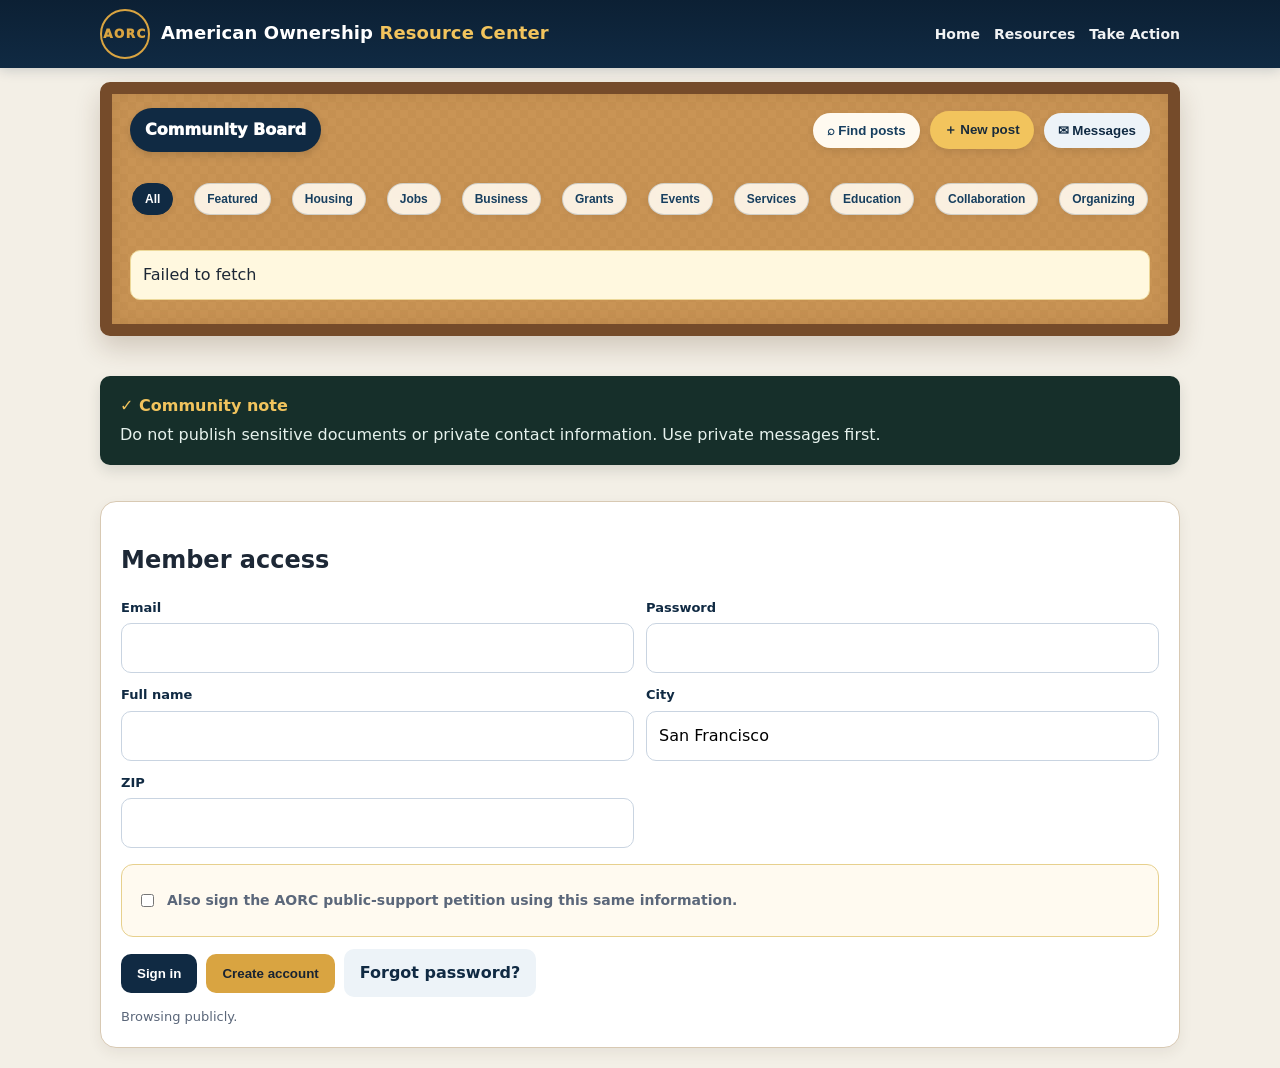
==== commit 56a37106: "Load fast category tabs and optimized board assets" ====
--- a/community.html
+++ b/community.html
@@ -1 +1 @@
-<!doctype html><html lang="en"><head><meta charset="utf-8"><meta name="viewport" content="width=device-width,initial-scale=1"><title>AORC Community Board</title><style>:root{--n:#102A43;--n2:#173F5F;--g:#D9A441;--i:#1A2433;--m:#5B677A;--b:#C9D4E1}*{box-sizing:border-box}body{margin:0;font-family:Inter,system-ui,-apple-system,BlinkMacSystemFont,"Segoe UI",sans-serif;background:#f8fafc;color:var(--i);line-height:1.5}.wrap{max-width:1120px;margin:auto;padding:0 20px}header{background:var(--n);color:#fff}nav{min-height:68px;display:flex;justify-content:space-between;align-items:center}.brand{font-weight:850}.brand span{color:var(--g)}nav a{color:#fff;text-decoration:none;margin-left:14px;font-size:14px}.hero{background:linear-gradient(135deg,var(--n),var(--n2));color:#fff;padding:54px 0}.hero h1{font-size:clamp(38px,7vw,64px);line-height:1;margin:10px 0 16px}.tag,.badge{display:inline-block;padding:6px 10px;border-radius:999px;font-size:12px;font-weight:800}.tag{background:#dceaf7;color:var(--n)}.badge{background:#edf3f8;color:var(--n);margin-right:5px}.official{background:#fff1bf;color:#6c4a00}.pinned{background:#e7f5ee;color:#15553d}.box,.post,.panel{background:#fff;border:1px solid var(--b);border-radius:16px}.box,.panel{padding:20px;margin:20px 0}.post{padding:20px}.grid{display:grid;grid-template-columns:1fr 1fr;gap:12px}.field{display:flex;flex-direction:column;gap:6px}label{font-size:13px;font-weight:800;color:var(--n)}input,select,textarea{width:100%;padding:12px;border:1px solid var(--b);border-radius:10px;font:inherit}textarea{min-height:110px}.btn{border:0;border-radius:10px;padding:12px 16px;font-weight:850;cursor:pointer}.primary{background:var(--g);color:#182332}.secondary{background:var(--n);color:#fff}.muted{background:#edf3f8;color:var(--n)}.small{font-size:12px;padding:8px 10px}.row{display:flex;gap:9px;flex-wrap:wrap;align-items:center}.hidden{display:none!important}.help,.meta{font-size:13px;color:var(--m)}.safe{padding:14px;border-left:4px solid #1f6b50;background:#edf8f3;border-radius:9px;margin:16px 0}.petition{margin-top:16px;padding:15px;border:1px solid #e7d08d;background:#fffaf0;border-radius:12px}.check{display:flex;gap:10px;align-items:flex-start;margin:10px 0;font-size:14px;color:var(--m)}.check input{width:auto;margin-top:4px}.tabs{display:flex;gap:8px;flex-wrap:wrap;margin:18px 0}.tab{padding:9px 12px;border:1px solid var(--b);border-radius:999px;background:#fff;cursor:pointer}.tab.active{background:var(--n);color:#fff}.feed{display:grid;gap:14px;margin:18px 0 50px}.post h3{margin:8px 0;color:var(--n)}.actions{display:flex;gap:8px;flex-wrap:wrap;margin-top:14px}.comments{margin-top:12px;display:grid;gap:7px}.comment{background:#f6f8fa;border-radius:10px;padding:10px}.messages{display:grid;grid-template-columns:300px 1fr;gap:14px}.conversation{border:1px solid var(--b);border-radius:10px;padding:11px;margin-bottom:7px;cursor:pointer}.chatlog{height:340px;overflow:auto;background:#f4f7fa;border-radius:12px;padding:12px;display:grid;gap:8px}.bubble{max-width:78%;background:#fff;border:1px solid var(--b);border-radius:12px;padding:10px}.mine{margin-left:auto;background:#e9f3fb}.notice{padding:12px;border:1px solid #ecd899;background:#fff8df;border-radius:10px}main.wrap{display:flex;flex-direction:column}.tabs{order:0}#board{order:1}.safe{order:2}.safe+.box{order:3}#profile{order:4}#messages{order:5}.profile-confirm{display:inline-flex;align-items:center;gap:8px;margin-left:10px;padding:8px 11px;border-radius:999px;background:#e7f5ee;color:#15553d;font-size:13px;font-weight:850;opacity:0;transform:translateY(4px) scale(.96);pointer-events:none}.profile-confirm.show{animation:profileConfirm 1.9s ease forwards}@keyframes profileConfirm{0%{opacity:0;transform:translateY(4px) scale(.96)}15%,72%{opacity:1;transform:translateY(0) scale(1)}100%{opacity:0;transform:translateY(-3px) scale(.98)}}#profile>.row{margin-top:22px}@media(max-width:760px){.grid,.messages{grid-template-columns:1fr}nav .links{display:none}}</style><link rel="stylesheet" href="community-theme.css?v=1"><link rel="stylesheet" href="community-board-v2.css?v=6"></head><body><header><div class="wrap"><nav><div class="brand">American Ownership <span>Resource Center</span></div><div class="links"><a href="index.html">Home</a><a href="index.html#resources">Resources</a><a href="index.html#petition">Take Action</a></div></nav></div></header><section class="hero"><div class="wrap"><span class="tag">COMMUNITY BOARD • PUBLIC BETA</span><h1>Share what you know.<br>Build together.</h1><p>Browse publicly. Create an account to post, comment and privately message other members.</p></div></section><main class="wrap"><div class="safe"><strong>Privacy:</strong> Do not publish sensitive documents or private contact information. Use private messages first.</div><div class="box"><h2>Member access</h2><div class="grid"><div class="field"><label>Email</label><input id="email" type="email" autocomplete="email"></div><div class="field"><label>Password</label><input id="password" type="password" minlength="8" autocomplete="current-password"></div></div><div id="signupFields"><div class="grid" style="margin-top:12px"><div class="field"><label>Full name</label><input id="fullname" maxlength="120"></div><div class="field"><label>City</label><input id="signupcity" value="San Francisco"></div><div class="field"><label>ZIP</label><input id="signupzip" maxlength="10"></div></div><div class="petition"><label class="check"><input id="alsoPetition" type="checkbox"><span><strong>Also sign the AORC public-support petition</strong> using this same information.</span></label><div id="petitionConsent" class="hidden"><label class="check"><input id="petitionIntent" type="checkbox"><span>I support the petition and intend this electronic submission to serve as my signature.</span></label><label class="check"><input id="petitionPrivacy" type="checkbox"><span>I consent to storage of my petition information and limited anti-fraud metadata.</span></label><label class="check"><input id="petitionPublic" type="checkbox"><span>Optional: allow my name and city on a future public supporter list.</span></label></div></div></div><div class="row" style="margin-top:12px"><button id="signin" class="btn secondary" type="button">Sign in</button><button id="signup" class="btn primary" type="button">Create account</button><a class="btn muted" href="reset.html" style="text-decoration:none">Forgot password?</a><button id="signout" class="btn muted hidden" type="button">Sign out</button></div><div id="authstatus" class="help" style="margin-top:10px">Ready.</div></div><div id="profile" class="box hidden"><h2>Your profile</h2><div class="grid"><div class="field"><label>Display name</label><input id="display" maxlength="50"></div><div class="field"><label>City</label><input id="pcity" value="San Francisco"></div></div><div class="field" style="margin-top:10px"><label>Short bio</label><textarea id="bio" maxlength="500"></textarea></div><div class="row" style="margin-top:22px"><button id="saveprofile" class="btn primary" type="button">Save profile</button><span id="profileconfirm" class="profile-confirm" role="status" aria-live="polite">✓ Saved</span></div></div><div class="tabs"><button class="tab active" data-view="board" type="button">Community Board</button><button class="tab" data-view="messages" type="button">Private Messages</button></div><section id="board"><div class="box"><div class="grid"><div class="field"><label>City</label><input id="cityfilter" value="San Francisco"></div><div class="field"><label>Category</label><select id="catfilter"><option value="">All</option><option value="jobs">Jobs</option><option value="housing">Housing</option><option value="business">Business spotlight</option><option value="services">Services</option><option value="events">Events</option><option value="grants">Grants</option><option value="collaboration">Collaboration</option><option value="organizing">Organizing</option><option value="education">Education</option><option value="other">Other</option></select></div></div><button id="refresh" class="btn muted" style="margin-top:12px" type="button">Refresh board</button></div><div id="composer" class="box hidden"><h2>Post to the board</h2><div class="grid"><div class="field"><label>Category</label><select id="postcat"><option value="jobs">Job opportunity</option><option value="housing">Housing</option><option value="business">Business spotlight</option><option value="services">Service / resource</option><option value="events">Event</option><option value="grants">Grant / funding</option><option value="collaboration">Collaboration</option><option value="organizing">Organizing</option><option value="education">Education</option><option value="other">Other</option></select></div><div class="field"><label>City</label><input id="postcity" value="San Francisco"></div></div><div class="field" style="margin-top:10px"><label>Title</label><input id="title" maxlength="140"></div><div class="field" style="margin-top:10px"><label>Details</label><textarea id="body" maxlength="5000"></textarea></div><div class="grid" style="margin-top:10px"><div class="field"><label>Business name</label><input id="bname"></div><div class="field"><label>Business website</label><input id="burl" type="url"></div></div><button id="publish" class="btn primary" style="margin-top:12px" type="button">Publish post</button><div id="poststatus" class="help"></div></div><div id="feed" class="feed"></div></section><section id="messages" class="hidden"><div class="panel"><h2>Private Messages</h2><p class="help">Private messages are end-to-end encrypted in your browser. AORC stores encrypted message data, but not readable message content. Conversation participants, timestamps and message size metadata may still be visible to the service. Password recovery may make older encrypted messages unreadable.</p><div class="messages"><div><h3>Conversations</h3><div id="convos"></div></div><div><div id="chattitle" class="help">Choose a conversation from a member post.</div><div id="chatlog" class="chatlog"></div><div class="row" style="margin-top:10px"><input id="msg" maxlength="4000" placeholder="Write a message…"><button id="send" class="btn secondary" type="button">Send</button></div></div></div></div></section></main><script>const U='https://ieihdpufnjthooambooh.supabase.co',K='sb_publishable_SWoYgzabnzuUfUyiENhP7Q_hgnDiekW',STORE='aorc_session_v2',SIGNUP=U+'/functions/v1/community-signup',PETITION=U+'/functions/v1/sign-petition';let session=null,user=null,profile=null,currentConversation=null;const $=i=>document.getElementById(i),esc=s=>String(s??'').replace(/[&<>"']/g,c=>({'&':'&amp;','<':'&lt;','>':'&gt;','"':'&quot;',"'":'&#39;'}[c]));function status(t){$('authstatus').textContent=t}function save(s){session=s;user=s?.user||null;s?localStorage.setItem(STORE,JSON.stringify(s)):localStorage.removeItem(STORE)}function load(){try{session=JSON.parse(localStorage.getItem(STORE)||'null');user=session?.user||null}catch{save(null)}}async function auth(path,body){const r=await fetch(U+path,{method:'POST',headers:{apikey:K,'content-type':'application/json'},body:JSON.stringify(body)}),d=await r.json().catch(()=>({}));if(!r.ok)throw new Error(d.msg||d.message||d.error_description||'Authentication failed.');return d}async function ensure(){load();if(session?.expires_at&&Date.now()>session.expires_at-60000&&session.refresh_token){try{const d=await auth('/auth/v1/token?grant_type=refresh_token',{refresh_token:session.refresh_token});d.expires_at=Date.now()+((d.expires_in||3600)*1000);save(d)}catch{save(null)}}return!!session?.access_token}async function rest(table,o={}){await ensure();const h={apikey:K,'content-type':'application/json'};if(session?.access_token)h.authorization='Bearer '+session.access_token;if(o.prefer)h.Prefer=o.prefer;const r=await fetch(U+'/rest/v1/'+table+(o.q?'?'+o.q:''),{method:o.method||'GET',headers:h,body:o.body?JSON.stringify(o.body):undefined}),t=await r.text();let d;try{d=t?JSON.parse(t):null}catch{d=t}if(!r.ok)throw new Error(d?.message||d?.error||t||'Request failed.');return d}async function signin(){const email=$('email').value.trim().toLowerCase(),password=$('password').value;if(!email||!password)return status('Enter your email and password.');$('signin').disabled=true;status('Signing in…');try{const d=await auth('/auth/v1/token?grant_type=password',{email,password});d.expires_at=Date.now()+((d.expires_in||3600)*1000);save(d);status('Signed in.');await sync();await board()}catch(e){status(e.message)}finally{$('signin').disabled=false}}async function signout(){save(null);await sync()}async function sync(){await ensure();user=session?.user||null;$('signin').classList.toggle('hidden',!!user);$('signup').classList.toggle('hidden',!!user);$('signout').classList.toggle('hidden',!user);$('signupFields').classList.toggle('hidden',!!user);$('profile').classList.toggle('hidden',!user);$('composer').classList.toggle('hidden',!user);if(!user){status('Browsing publicly.');$('convos').innerHTML='<div class="help">Sign in to use private messages.</div>';return}status('Signed in as '+user.email);try{const p=await rest('community_profiles',{q:'select=*&id=eq.'+encodeURIComponent(user.id)});profile=p?.[0]||null;if(profile){$('display').value=profile.display_name||'';$('pcity').value=profile.city||'San Francisco';$('bio').value=profile.bio||'';$('postcity').value=profile.city||'San Francisco'}}catch(e){status('Signed in; profile load issue: '+e.message)}await convos()}async function signup(){const email=$('email').value.trim().toLowerCase(),password=$('password').value,name=$('fullname').value.trim(),city=$('signupcity').value.trim()||'San Francisco',zip=$('signupzip').value.trim(),also=$('alsoPetition').checked;if(!email.includes('@'))return status('Enter a valid email.');if(password.length<8)return status('Password must be at least 8 characters.');if(also&&(!name||!zip||!$('petitionIntent').checked||!$('petitionPrivacy').checked))return status('Complete the petition information and both consent statements.');$('signup').disabled=true;status('Creating account…');try{const r=await fetch(SIGNUP,{method:'POST',headers:{'content-type':'application/json'},body:JSON.stringify({email,password,displayName:name?name.split(/\s+/)[0]:'Member',city})}),d=await r.json().catch(()=>({}));if(!r.ok||!d.ok)throw new Error(d.error||'Unable to create account.');await signin();if(user){await rest('community_profiles',{method:'POST',prefer:'resolution=merge-duplicates,return=representation',body:{id:user.id,display_name:name?name.split(/\s+/)[0]:'Member',city,bio:null}});if(also){const pr=await fetch(PETITION,{method:'POST',headers:{'content-type':'application/json'},body:JSON.stringify({name,email,city,zip,comment:'',signatureIntent:true,privacyConsent:true,publicNameConsent:$('petitionPublic').checked,petitionVersion:'AORC-PETITION-v1-2026-08-29',petitionHash:'1d4288291e7c98526db69d8b53434b2d12ae82571cffe63fd20b3cd0b70e800b',source:'community-signup'})});if(!pr.ok)status('Account created and signed in. Petition could not be recorded; use Take Action later.')}await sync()}}catch(e){status(e.message)}finally{$('signup').disabled=false}}async function saveProfile(){if(!user)return;try{await rest('community_profiles',{method:'POST',prefer:'resolution=merge-duplicates,return=representation',body:{id:user.id,display_name:$('display').value.trim()||'Member',city:$('pcity').value.trim()||'San Francisco',bio:$('bio').value.trim()||null}});status('Profile saved.');const c=$('profileconfirm');if(c){c.classList.remove('show');void c.offsetWidth;c.classList.add('show')}await sync();await board()}catch(e){status(e.message)}}async function board(){try{let q='select=*&status=eq.active&order=is_pinned.desc,created_at.desc,id.desc&limit=100',city=$('cityfilter').value.trim(),cat=$('catfilter').value;if(city)q+='&city=ilike.'+encodeURIComponent(city);if(cat)q+='&category=eq.'+encodeURIComponent(cat);const posts=await rest('community_posts',{q}),ids=[...new Set((posts||[]).map(p=>p.author_id).filter(Boolean))];let names={};if(ids.length){const ps=await rest('community_profiles',{q:'select=id,display_name&id=in.('+ids.join(',')+')'});for(const p of ps||[])names[p.id]=p.display_name}$('feed').innerHTML=(posts||[]).map(p=>{const a=p.is_official?'American Ownership Resource Center':(names[p.author_id]||'Community member'),mine=user&&p.author_id===user.id;return`<article class="post"><div class="meta">${p.is_official?'<span class="badge official">Official AORC</span>':''}${p.is_pinned?'<span class="badge pinned">Pinned</span>':''}<span class="badge">${esc(p.category)}</span><span class="badge">${esc(p.city)}</span></div><h3>${esc(p.title)}</h3><div class="meta">Posted by ${esc(a)}</div><p>${esc(p.body).replace(/\n/g,'<br>')}</p><div class="actions">${user&&!mine&&p.author_id?`<button class="btn muted small" type="button" onclick="startDM('${p.author_id}','${esc(a)}')">Private message</button>`:''}<button class="btn muted small" type="button" onclick="showComments(${p.id})">Comments</button>${mine?`<button class="btn muted small" type="button" onclick="closePost(${p.id})">Close post</button>`:''}</div><div id="c${p.id}" class="comments hidden"></div></article>`}).join('')||'<div class="panel">No posts in this view yet.</div>'}catch(e){$('feed').innerHTML='<div class="notice">'+esc(e.message)+'</div>'}}async function publish(){if(!user)return status('Sign in first.');if(!profile)return $('poststatus').textContent='Save your profile first.';try{await rest('community_posts',{method:'POST',prefer:'return=representation',body:{author_id:user.id,city:$('postcity').value.trim()||profile.city,category:$('postcat').value,title:$('title').value.trim(),body:$('body').value.trim(),business_name:$('bname').value.trim()||null,business_url:$('burl').value.trim()||null}});$('poststatus').textContent='Posted.';$('title').value='';$('body').value='';await board()}catch(e){$('poststatus').textContent=e.message}}async function showComments(id){const el=$('c'+id);el.classList.toggle('hidden');if(el.classList.contains('hidden'))return;const data=await rest('community_comments',{q:'select=*&post_id=eq.'+id+'&status=eq.active&order=created_at.asc'});const ids=[...new Set((data||[]).map(x=>x.author_id))];let names={};if(ids.length){const ps=await rest('community_profiles',{q:'select=id,display_name&id=in.('+ids.join(',')+')'});for(const p of ps||[])names[p.id]=p.display_name}el.innerHTML=(data||[]).map(c=>`<div class="comment"><strong>${esc(names[c.author_id]||'Member')}</strong><br>${esc(c.body)}</div>`).join('')+(user?`<div class="row"><input id="ci${id}" placeholder="Add a comment"><button class="btn secondary small" type="button" onclick="addComment(${id})">Post</button></div>`:'<div class="help">Sign in to comment.</div>')}async function addComment(id){const i=$('ci'+id),body=i.value.trim();if(!body||!user)return;await rest('community_comments',{method:'POST',body:{post_id:id,author_id:user.id,body}});$('c'+id).classList.add('hidden');await showComments(id)}async function closePost(id){await rest('community_posts',{method:'PATCH',q:'id=eq.'+id,body:{status:'closed'}});await board()}async function startDM(other,name){if(!user)return status('Sign in first.');const or=`(and(user_a.eq.${user.id},user_b.eq.${other}),and(user_a.eq.${other},user_b.eq.${user.id}))`;let d=await rest('community_conversations',{q:'select=*&or='+encodeURIComponent(or)}),c=d?.[0];if(!c){d=await rest('community_conversations',{method:'POST',prefer:'return=representation',body:{user_a:user.id,user_b:other}});c=d?.[0]}if(!c)return;currentConversation=c.id;$('chattitle').textContent='Conversation with '+name;switchView('messages');await messages();await convos()}async function convos(){if(!user){$('convos').innerHTML='<div class="help">Sign in to use private messages.</div>';return}try{const d=await rest('community_conversations',{q:'select=*&order=last_message_at.desc'}),others=[...new Set((d||[]).map(c=>c.user_a===user.id?c.user_b:c.user_a))];let names={};if(others.length){const ps=await rest('community_profiles',{q:'select=id,display_name&id=in.('+others.join(',')+')'});for(const p of ps||[])names[p.id]=p.display_name}$('convos').innerHTML=(d||[]).map(c=>{const o=c.user_a===user.id?c.user_b:c.user_a;return`<div class="conversation" onclick="openDM('${c.id}','${esc(names[o]||'Community member')}')">${esc(names[o]||'Community member')}</div>`}).join('')||'<div class="help">No conversations yet.</div>'}catch(e){$('convos').textContent=e.message}}async function openDM(id,name){currentConversation=id;$('chattitle').textContent='Conversation with '+name;await messages()}async function messages(){if(!currentConversation||!user)return;const d=await rest('community_messages',{q:'select=*&conversation_id=eq.'+currentConversation+'&order=created_at.asc'});$('chatlog').innerHTML=(d||[]).map(m=>`<div class="bubble ${m.sender_id===user.id?'mine':''}">${esc(m.body)}<div class="meta">${new Date(m.created_at).toLocaleString()}</div></div>`).join('');$('chatlog').scrollTop=$('chatlog').scrollHeight}async function send(){if(!user||!currentConversation)return;const body=$('msg').value.trim();if(!body)return;await rest('community_messages',{method:'POST',body:{conversation_id:currentConversation,sender_id:user.id,body}});$('msg').value='';await messages()}function switchView(v){$('board').classList.toggle('hidden',v!=='board');$('messages').classList.toggle('hidden',v!=='messages');document.querySelectorAll('.tab').forEach(t=>t.classList.toggle('active',t.dataset.view===v));if(v==='messages')convos()}$('signin').onclick=signin;$('signup').onclick=signup;$('signout').onclick=signout;$('saveprofile').onclick=saveProfile;$('publish').onclick=publish;$('refresh').onclick=board;$('catfilter').onchange=board;$('cityfilter').onchange=board;$('send').onclick=send;$('alsoPetition').onchange=()=>$('petitionConsent').classList.toggle('hidden',!$('alsoPetition').checked);document.querySelectorAll('.tab').forEach(t=>t.onclick=()=>switchView(t.dataset.view));sync().then(board).catch(e=>status('Startup error: '+e.message));</script><script src="e2ee.js"></script><script src="community-expand.js?v=1"></script><script src="community-board-v2.js?v=6"></script></body></html>+<!doctype html><html lang="en"><head><meta charset="utf-8"><meta name="viewport" content="width=device-width,initial-scale=1"><title>AORC Community Board</title><style>:root{--n:#102A43;--n2:#173F5F;--g:#D9A441;--i:#1A2433;--m:#5B677A;--b:#C9D4E1}*{box-sizing:border-box}body{margin:0;font-family:Inter,system-ui,-apple-system,BlinkMacSystemFont,"Segoe UI",sans-serif;background:#f8fafc;color:var(--i);line-height:1.5}.wrap{max-width:1120px;margin:auto;padding:0 20px}header{background:var(--n);color:#fff}nav{min-height:68px;display:flex;justify-content:space-between;align-items:center}.brand{font-weight:850}.brand span{color:var(--g)}nav a{color:#fff;text-decoration:none;margin-left:14px;font-size:14px}.hero{background:linear-gradient(135deg,var(--n),var(--n2));color:#fff;padding:54px 0}.hero h1{font-size:clamp(38px,7vw,64px);line-height:1;margin:10px 0 16px}.tag,.badge{display:inline-block;padding:6px 10px;border-radius:999px;font-size:12px;font-weight:800}.tag{background:#dceaf7;color:var(--n)}.badge{background:#edf3f8;color:var(--n);margin-right:5px}.official{background:#fff1bf;color:#6c4a00}.pinned{background:#e7f5ee;color:#15553d}.box,.post,.panel{background:#fff;border:1px solid var(--b);border-radius:16px}.box,.panel{padding:20px;margin:20px 0}.post{padding:20px}.grid{display:grid;grid-template-columns:1fr 1fr;gap:12px}.field{display:flex;flex-direction:column;gap:6px}label{font-size:13px;font-weight:800;color:var(--n)}input,select,textarea{width:100%;padding:12px;border:1px solid var(--b);border-radius:10px;font:inherit}textarea{min-height:110px}.btn{border:0;border-radius:10px;padding:12px 16px;font-weight:850;cursor:pointer}.primary{background:var(--g);color:#182332}.secondary{background:var(--n);color:#fff}.muted{background:#edf3f8;color:var(--n)}.small{font-size:12px;padding:8px 10px}.row{display:flex;gap:9px;flex-wrap:wrap;align-items:center}.hidden{display:none!important}.help,.meta{font-size:13px;color:var(--m)}.safe{padding:14px;border-left:4px solid #1f6b50;background:#edf8f3;border-radius:9px;margin:16px 0}.petition{margin-top:16px;padding:15px;border:1px solid #e7d08d;background:#fffaf0;border-radius:12px}.check{display:flex;gap:10px;align-items:flex-start;margin:10px 0;font-size:14px;color:var(--m)}.check input{width:auto;margin-top:4px}.tabs{display:flex;gap:8px;flex-wrap:wrap;margin:18px 0}.tab{padding:9px 12px;border:1px solid var(--b);border-radius:999px;background:#fff;cursor:pointer}.tab.active{background:var(--n);color:#fff}.feed{display:grid;gap:14px;margin:18px 0 50px}.post h3{margin:8px 0;color:var(--n)}.actions{display:flex;gap:8px;flex-wrap:wrap;margin-top:14px}.comments{margin-top:12px;display:grid;gap:7px}.comment{background:#f6f8fa;border-radius:10px;padding:10px}.messages{display:grid;grid-template-columns:300px 1fr;gap:14px}.conversation{border:1px solid var(--b);border-radius:10px;padding:11px;margin-bottom:7px;cursor:pointer}.chatlog{height:340px;overflow:auto;background:#f4f7fa;border-radius:12px;padding:12px;display:grid;gap:8px}.bubble{max-width:78%;background:#fff;border:1px solid var(--b);border-radius:12px;padding:10px}.mine{margin-left:auto;background:#e9f3fb}.notice{padding:12px;border:1px solid #ecd899;background:#fff8df;border-radius:10px}main.wrap{display:flex;flex-direction:column}.tabs{order:0}#board{order:1}.safe{order:2}.safe+.box{order:3}#profile{order:4}#messages{order:5}.profile-confirm{display:inline-flex;align-items:center;gap:8px;margin-left:10px;padding:8px 11px;border-radius:999px;background:#e7f5ee;color:#15553d;font-size:13px;font-weight:850;opacity:0;transform:translateY(4px) scale(.96);pointer-events:none}.profile-confirm.show{animation:profileConfirm 1.9s ease forwards}@keyframes profileConfirm{0%{opacity:0;transform:translateY(4px) scale(.96)}15%,72%{opacity:1;transform:translateY(0) scale(1)}100%{opacity:0;transform:translateY(-3px) scale(.98)}}#profile>.row{margin-top:22px}@media(max-width:760px){.grid,.messages{grid-template-columns:1fr}nav .links{display:none}}</style><link rel="stylesheet" href="community-theme.css?v=1"><link rel="stylesheet" href="community-board-v2.css?v=8"></head><body><header><div class="wrap"><nav><div class="brand">American Ownership <span>Resource Center</span></div><div class="links"><a href="index.html">Home</a><a href="index.html#resources">Resources</a><a href="index.html#petition">Take Action</a></div></nav></div></header><section class="hero"><div class="wrap"><span class="tag">COMMUNITY BOARD • PUBLIC BETA</span><h1>Share what you know.<br>Build together.</h1><p>Browse publicly. Create an account to post, comment and privately message other members.</p></div></section><main class="wrap"><div class="safe"><strong>Privacy:</strong> Do not publish sensitive documents or private contact information. Use private messages first.</div><div class="box"><h2>Member access</h2><div class="grid"><div class="field"><label>Email</label><input id="email" type="email" autocomplete="email"></div><div class="field"><label>Password</label><input id="password" type="password" minlength="8" autocomplete="current-password"></div></div><div id="signupFields"><div class="grid" style="margin-top:12px"><div class="field"><label>Full name</label><input id="fullname" maxlength="120"></div><div class="field"><label>City</label><input id="signupcity" value="San Francisco"></div><div class="field"><label>ZIP</label><input id="signupzip" maxlength="10"></div></div><div class="petition"><label class="check"><input id="alsoPetition" type="checkbox"><span><strong>Also sign the AORC public-support petition</strong> using this same information.</span></label><div id="petitionConsent" class="hidden"><label class="check"><input id="petitionIntent" type="checkbox"><span>I support the petition and intend this electronic submission to serve as my signature.</span></label><label class="check"><input id="petitionPrivacy" type="checkbox"><span>I consent to storage of my petition information and limited anti-fraud metadata.</span></label><label class="check"><input id="petitionPublic" type="checkbox"><span>Optional: allow my name and city on a future public supporter list.</span></label></div></div></div><div class="row" style="margin-top:12px"><button id="signin" class="btn secondary" type="button">Sign in</button><button id="signup" class="btn primary" type="button">Create account</button><a class="btn muted" href="reset.html" style="text-decoration:none">Forgot password?</a><button id="signout" class="btn muted hidden" type="button">Sign out</button></div><div id="authstatus" class="help" style="margin-top:10px">Ready.</div></div><div id="profile" class="box hidden"><h2>Your profile</h2><div class="grid"><div class="field"><label>Display name</label><input id="display" maxlength="50"></div><div class="field"><label>City</label><input id="pcity" value="San Francisco"></div></div><div class="field" style="margin-top:10px"><label>Short bio</label><textarea id="bio" maxlength="500"></textarea></div><div class="row" style="margin-top:22px"><button id="saveprofile" class="btn primary" type="button">Save profile</button><span id="profileconfirm" class="profile-confirm" role="status" aria-live="polite">✓ Saved</span></div></div><div class="tabs"><button class="tab active" data-view="board" type="button">Community Board</button><button class="tab" data-view="messages" type="button">Private Messages</button></div><section id="board"><div class="box"><div class="grid"><div class="field"><label>City</label><input id="cityfilter" value="San Francisco"></div><div class="field"><label>Category</label><select id="catfilter"><option value="">All</option><option value="jobs">Jobs</option><option value="housing">Housing</option><option value="business">Business spotlight</option><option value="services">Services</option><option value="events">Events</option><option value="grants">Grants</option><option value="collaboration">Collaboration</option><option value="organizing">Organizing</option><option value="education">Education</option><option value="other">Other</option></select></div></div><button id="refresh" class="btn muted" style="margin-top:12px" type="button">Refresh board</button></div><div id="composer" class="box hidden"><h2>Post to the board</h2><div class="grid"><div class="field"><label>Category</label><select id="postcat"><option value="jobs">Job opportunity</option><option value="housing">Housing</option><option value="business">Business spotlight</option><option value="services">Service / resource</option><option value="events">Event</option><option value="grants">Grant / funding</option><option value="collaboration">Collaboration</option><option value="organizing">Organizing</option><option value="education">Education</option><option value="other">Other</option></select></div><div class="field"><label>City</label><input id="postcity" value="San Francisco"></div></div><div class="field" style="margin-top:10px"><label>Title</label><input id="title" maxlength="140"></div><div class="field" style="margin-top:10px"><label>Details</label><textarea id="body" maxlength="5000"></textarea></div><div class="grid" style="margin-top:10px"><div class="field"><label>Business name</label><input id="bname"></div><div class="field"><label>Business website</label><input id="burl" type="url"></div></div><button id="publish" class="btn primary" style="margin-top:12px" type="button">Publish post</button><div id="poststatus" class="help"></div></div><div id="feed" class="feed"></div></section><section id="messages" class="hidden"><div class="panel"><h2>Private Messages</h2><p class="help">Private messages are end-to-end encrypted in your browser. AORC stores encrypted message data, but not readable message content. Conversation participants, timestamps and message size metadata may still be visible to the service. Password recovery may make older encrypted messages unreadable.</p><div class="messages"><div><h3>Conversations</h3><div id="convos"></div></div><div><div id="chattitle" class="help">Choose a conversation from a member post.</div><div id="chatlog" class="chatlog"></div><div class="row" style="margin-top:10px"><input id="msg" maxlength="4000" placeholder="Write a message…"><button id="send" class="btn secondary" type="button">Send</button></div></div></div></div></section></main><script>const U='https://ieihdpufnjthooambooh.supabase.co',K='sb_publishable_SWoYgzabnzuUfUyiENhP7Q_hgnDiekW',STORE='aorc_session_v2',SIGNUP=U+'/functions/v1/community-signup',PETITION=U+'/functions/v1/sign-petition';let session=null,user=null,profile=null,currentConversation=null;const $=i=>document.getElementById(i),esc=s=>String(s??'').replace(/[&<>"']/g,c=>({'&':'&amp;','<':'&lt;','>':'&gt;','"':'&quot;',"'":'&#39;'}[c]));function status(t){$('authstatus').textContent=t}function save(s){session=s;user=s?.user||null;s?localStorage.setItem(STORE,JSON.stringify(s)):localStorage.removeItem(STORE)}function load(){try{session=JSON.parse(localStorage.getItem(STORE)||'null');user=session?.user||null}catch{save(null)}}async function auth(path,body){const r=await fetch(U+path,{method:'POST',headers:{apikey:K,'content-type':'application/json'},body:JSON.stringify(body)}),d=await r.json().catch(()=>({}));if(!r.ok)throw new Error(d.msg||d.message||d.error_description||'Authentication failed.');return d}async function ensure(){load();if(session?.expires_at&&Date.now()>session.expires_at-60000&&session.refresh_token){try{const d=await auth('/auth/v1/token?grant_type=refresh_token',{refresh_token:session.refresh_token});d.expires_at=Date.now()+((d.expires_in||3600)*1000);save(d)}catch{save(null)}}return!!session?.access_token}async function rest(table,o={}){await ensure();const h={apikey:K,'content-type':'application/json'};if(session?.access_token)h.authorization='Bearer '+session.access_token;if(o.prefer)h.Prefer=o.prefer;const r=await fetch(U+'/rest/v1/'+table+(o.q?'?'+o.q:''),{method:o.method||'GET',headers:h,body:o.body?JSON.stringify(o.body):undefined}),t=await r.text();let d;try{d=t?JSON.parse(t):null}catch{d=t}if(!r.ok)throw new Error(d?.message||d?.error||t||'Request failed.');return d}async function signin(){const email=$('email').value.trim().toLowerCase(),password=$('password').value;if(!email||!password)return status('Enter your email and password.');$('signin').disabled=true;status('Signing in…');try{const d=await auth('/auth/v1/token?grant_type=password',{email,password});d.expires_at=Date.now()+((d.expires_in||3600)*1000);save(d);status('Signed in.');await sync();await board()}catch(e){status(e.message)}finally{$('signin').disabled=false}}async function signout(){save(null);await sync()}async function sync(){await ensure();user=session?.user||null;$('signin').classList.toggle('hidden',!!user);$('signup').classList.toggle('hidden',!!user);$('signout').classList.toggle('hidden',!user);$('signupFields').classList.toggle('hidden',!!user);$('profile').classList.toggle('hidden',!user);$('composer').classList.toggle('hidden',!user);if(!user){status('Browsing publicly.');$('convos').innerHTML='<div class="help">Sign in to use private messages.</div>';return}status('Signed in as '+user.email);try{const p=await rest('community_profiles',{q:'select=*&id=eq.'+encodeURIComponent(user.id)});profile=p?.[0]||null;if(profile){$('display').value=profile.display_name||'';$('pcity').value=profile.city||'San Francisco';$('bio').value=profile.bio||'';$('postcity').value=profile.city||'San Francisco'}}catch(e){status('Signed in; profile load issue: '+e.message)}await convos()}async function signup(){const email=$('email').value.trim().toLowerCase(),password=$('password').value,name=$('fullname').value.trim(),city=$('signupcity').value.trim()||'San Francisco',zip=$('signupzip').value.trim(),also=$('alsoPetition').checked;if(!email.includes('@'))return status('Enter a valid email.');if(password.length<8)return status('Password must be at least 8 characters.');if(also&&(!name||!zip||!$('petitionIntent').checked||!$('petitionPrivacy').checked))return status('Complete the petition information and both consent statements.');$('signup').disabled=true;status('Creating account…');try{const r=await fetch(SIGNUP,{method:'POST',headers:{'content-type':'application/json'},body:JSON.stringify({email,password,displayName:name?name.split(/\s+/)[0]:'Member',city})}),d=await r.json().catch(()=>({}));if(!r.ok||!d.ok)throw new Error(d.error||'Unable to create account.');await signin();if(user){await rest('community_profiles',{method:'POST',prefer:'resolution=merge-duplicates,return=representation',body:{id:user.id,display_name:name?name.split(/\s+/)[0]:'Member',city,bio:null}});if(also){const pr=await fetch(PETITION,{method:'POST',headers:{'content-type':'application/json'},body:JSON.stringify({name,email,city,zip,comment:'',signatureIntent:true,privacyConsent:true,publicNameConsent:$('petitionPublic').checked,petitionVersion:'AORC-PETITION-v1-2026-08-29',petitionHash:'1d4288291e7c98526db69d8b53434b2d12ae82571cffe63fd20b3cd0b70e800b',source:'community-signup'})});if(!pr.ok)status('Account created and signed in. Petition could not be recorded; use Take Action later.')}await sync()}}catch(e){status(e.message)}finally{$('signup').disabled=false}}async function saveProfile(){if(!user)return;try{await rest('community_profiles',{method:'POST',prefer:'resolution=merge-duplicates,return=representation',body:{id:user.id,display_name:$('display').value.trim()||'Member',city:$('pcity').value.trim()||'San Francisco',bio:$('bio').value.trim()||null}});status('Profile saved.');const c=$('profileconfirm');if(c){c.classList.remove('show');void c.offsetWidth;c.classList.add('show')}await sync();await board()}catch(e){status(e.message)}}async function board(){try{let q='select=*&status=eq.active&order=is_pinned.desc,created_at.desc,id.desc&limit=100',city=$('cityfilter').value.trim(),cat=$('catfilter').value;if(city)q+='&city=ilike.'+encodeURIComponent(city);if(cat)q+='&category=eq.'+encodeURIComponent(cat);const posts=await rest('community_posts',{q}),ids=[...new Set((posts||[]).map(p=>p.author_id).filter(Boolean))];let names={};if(ids.length){const ps=await rest('community_profiles',{q:'select=id,display_name&id=in.('+ids.join(',')+')'});for(const p of ps||[])names[p.id]=p.display_name}$('feed').innerHTML=(posts||[]).map(p=>{const a=p.is_official?'American Ownership Resource Center':(names[p.author_id]||'Community member'),mine=user&&p.author_id===user.id;return`<article class="post"><div class="meta">${p.is_official?'<span class="badge official">Official AORC</span>':''}${p.is_pinned?'<span class="badge pinned">Pinned</span>':''}<span class="badge">${esc(p.category)}</span><span class="badge">${esc(p.city)}</span></div><h3>${esc(p.title)}</h3><div class="meta">Posted by ${esc(a)}</div><p>${esc(p.body).replace(/\n/g,'<br>')}</p><div class="actions">${user&&!mine&&p.author_id?`<button class="btn muted small" type="button" onclick="startDM('${p.author_id}','${esc(a)}')">Private message</button>`:''}<button class="btn muted small" type="button" onclick="showComments(${p.id})">Comments</button>${mine?`<button class="btn muted small" type="button" onclick="closePost(${p.id})">Close post</button>`:''}</div><div id="c${p.id}" class="comments hidden"></div></article>`}).join('')||'<div class="panel">No posts in this view yet.</div>'}catch(e){$('feed').innerHTML='<div class="notice">'+esc(e.message)+'</div>'}}async function publish(){if(!user)return status('Sign in first.');if(!profile)return $('poststatus').textContent='Save your profile first.';try{await rest('community_posts',{method:'POST',prefer:'return=representation',body:{author_id:user.id,city:$('postcity').value.trim()||profile.city,category:$('postcat').value,title:$('title').value.trim(),body:$('body').value.trim(),business_name:$('bname').value.trim()||null,business_url:$('burl').value.trim()||null}});$('poststatus').textContent='Posted.';$('title').value='';$('body').value='';await board()}catch(e){$('poststatus').textContent=e.message}}async function showComments(id){const el=$('c'+id);el.classList.toggle('hidden');if(el.classList.contains('hidden'))return;const data=await rest('community_comments',{q:'select=*&post_id=eq.'+id+'&status=eq.active&order=created_at.asc'});const ids=[...new Set((data||[]).map(x=>x.author_id))];let names={};if(ids.length){const ps=await rest('community_profiles',{q:'select=id,display_name&id=in.('+ids.join(',')+')'});for(const p of ps||[])names[p.id]=p.display_name}el.innerHTML=(data||[]).map(c=>`<div class="comment"><strong>${esc(names[c.author_id]||'Member')}</strong><br>${esc(c.body)}</div>`).join('')+(user?`<div class="row"><input id="ci${id}" placeholder="Add a comment"><button class="btn secondary small" type="button" onclick="addComment(${id})">Post</button></div>`:'<div class="help">Sign in to comment.</div>')}async function addComment(id){const i=$('ci'+id),body=i.value.trim();if(!body||!user)return;await rest('community_comments',{method:'POST',body:{post_id:id,author_id:user.id,body}});$('c'+id).classList.add('hidden');await showComments(id)}async function closePost(id){await rest('community_posts',{method:'PATCH',q:'id=eq.'+id,body:{status:'closed'}});await board()}async function startDM(other,name){if(!user)return status('Sign in first.');const or=`(and(user_a.eq.${user.id},user_b.eq.${other}),and(user_a.eq.${other},user_b.eq.${user.id}))`;let d=await rest('community_conversations',{q:'select=*&or='+encodeURIComponent(or)}),c=d?.[0];if(!c){d=await rest('community_conversations',{method:'POST',prefer:'return=representation',body:{user_a:user.id,user_b:other}});c=d?.[0]}if(!c)return;currentConversation=c.id;$('chattitle').textContent='Conversation with '+name;switchView('messages');await messages();await convos()}async function convos(){if(!user){$('convos').innerHTML='<div class="help">Sign in to use private messages.</div>';return}try{const d=await rest('community_conversations',{q:'select=*&order=last_message_at.desc'}),others=[...new Set((d||[]).map(c=>c.user_a===user.id?c.user_b:c.user_a))];let names={};if(others.length){const ps=await rest('community_profiles',{q:'select=id,display_name&id=in.('+others.join(',')+')'});for(const p of ps||[])names[p.id]=p.display_name}$('convos').innerHTML=(d||[]).map(c=>{const o=c.user_a===user.id?c.user_b:c.user_a;return`<div class="conversation" onclick="openDM('${c.id}','${esc(names[o]||'Community member')}')">${esc(names[o]||'Community member')}</div>`}).join('')||'<div class="help">No conversations yet.</div>'}catch(e){$('convos').textContent=e.message}}async function openDM(id,name){currentConversation=id;$('chattitle').textContent='Conversation with '+name;await messages()}async function messages(){if(!currentConversation||!user)return;const d=await rest('community_messages',{q:'select=*&conversation_id=eq.'+currentConversation+'&order=created_at.asc'});$('chatlog').innerHTML=(d||[]).map(m=>`<div class="bubble ${m.sender_id===user.id?'mine':''}">${esc(m.body)}<div class="meta">${new Date(m.created_at).toLocaleString()}</div></div>`).join('');$('chatlog').scrollTop=$('chatlog').scrollHeight}async function send(){if(!user||!currentConversation)return;const body=$('msg').value.trim();if(!body)return;await rest('community_messages',{method:'POST',body:{conversation_id:currentConversation,sender_id:user.id,body}});$('msg').value='';await messages()}function switchView(v){$('board').classList.toggle('hidden',v!=='board');$('messages').classList.toggle('hidden',v!=='messages');document.querySelectorAll('.tab').forEach(t=>t.classList.toggle('active',t.dataset.view===v));if(v==='messages')convos()}$('signin').onclick=signin;$('signup').onclick=signup;$('signout').onclick=signout;$('saveprofile').onclick=saveProfile;$('publish').onclick=publish;$('refresh').onclick=board;$('catfilter').onchange=board;$('cityfilter').onchange=board;$('send').onclick=send;$('alsoPetition').onchange=()=>$('petitionConsent').classList.toggle('hidden',!$('alsoPetition').checked);document.querySelectorAll('.tab').forEach(t=>t.onclick=()=>switchView(t.dataset.view));sync().then(board).catch(e=>status('Startup error: '+e.message));</script><script src="e2ee.js"></script><script src="community-expand.js?v=2"></script><script src="community-board-v2.js?v=8"></script></body></html>
--- a/community-board-v2.css
+++ b/community-board-v2.css
@@ -1,4 +1,4 @@
-/* Community board v6: organized sections + intact pushpins */
+/* Community board v8: fast category tabs + optimized rendering */
 .hero{display:none!important}
 main.wrap{padding-top:14px!important}
 .tabs.board-tabs-duplicate{display:none!important}
@@ -12,9 +12,10 @@
 .board-title-chip{margin-right:auto;background:#102a43;color:#fff;border-radius:999px;padding:10px 15px;font-weight:950;box-shadow:0 3px 9px rgba(0,0,0,.14)}
 .board-quickbar .btn{border-radius:999px;padding:10px 14px;box-shadow:0 3px 9px rgba(0,0,0,.1)}
 .board-quickbar .new-post{background:#f2c45d;color:#192b3b}.board-quickbar .find-posts{background:#fffaf0;color:#173f5f}
-.board-v2-tools{margin-top:10px;padding-top:10px;border-top:1px dashed #c7b89f}.board-search-row{display:grid;grid-template-columns:minmax(180px,1fr) 145px auto auto;gap:8px;align-items:center}.category-chips{display:flex;gap:6px;flex-wrap:wrap;margin-top:9px}.category-chip{border:1px solid rgba(28,46,61,.16);background:#fff7df;border-radius:999px;padding:6px 10px;font-size:12px;font-weight:800;cursor:pointer}.category-chip.active{background:#102a43;color:#fff;border-color:#102a43}
+.board-category-nav{display:flex;gap:7px;overflow-x:auto;overscroll-behavior-inline:contain;scrollbar-width:none;padding:2px 2px 12px;margin:0 0 8px;white-space:nowrap;-webkit-overflow-scrolling:touch}.board-category-nav::-webkit-scrollbar{display:none}.board-category-tab{flex:0 0 auto;border:1px solid rgba(23,63,95,.18);background:rgba(255,250,240,.9);color:#173f5f;border-radius:999px;padding:8px 12px;font-size:12px;font-weight:900;cursor:pointer;box-shadow:0 2px 6px rgba(65,43,20,.08)}.board-category-tab.active{background:#102a43;color:#fff;border-color:#102a43}.board-category-tab:focus-visible{outline:3px solid rgba(217,164,65,.5);outline-offset:2px}
+.board-v2-tools{margin-top:10px;padding-top:10px;border-top:1px dashed #c7b89f}.board-search-row{display:grid;grid-template-columns:minmax(180px,1fr) 145px auto auto;gap:8px;align-items:center}
 #boardFilters .grid{grid-template-columns:1fr 1fr;gap:8px}#boardFilters input,#boardFilters select{padding:9px 10px}#boardFilters #refresh{margin-top:8px!important;padding:9px 12px}#composer .grid{gap:8px}#composer input,#composer select,#composer textarea{padding:9px 10px}#composer textarea{min-height:90px}#composer h2{font-size:20px;margin-top:0}
-.feed{display:block!important;margin:0!important;padding:4px 0 6px}.board-section{margin:0 0 24px;padding:16px 14px 14px;background:rgba(255,250,240,.28);border:1px solid rgba(105,67,31,.18);border-radius:14px}.board-section-head{display:flex;justify-content:space-between;align-items:center;gap:12px;margin:0 4px 12px}.board-section-title{margin:0;color:#173f5f;font-size:19px;font-weight:950}.board-section-count{font-size:12px;font-weight:850;background:rgba(255,255,255,.62);padding:5px 9px;border-radius:999px;color:#5f4b36}.section-grid{display:grid;grid-template-columns:repeat(3,minmax(0,1fr));gap:18px;padding-top:10px;align-items:start}.board-section:not(.expanded) .section-grid>.post:nth-child(n+4){display:none!important}.section-toggle{display:block;margin:14px auto 0;border:0;border-radius:999px;padding:8px 13px;background:#102a43;color:#fff;font-weight:850;cursor:pointer}.board-section[data-section="featured"]{background:rgba(242,196,93,.18);border-color:rgba(164,110,19,.3)}.flat-feed{display:grid;grid-template-columns:repeat(3,minmax(0,1fr));gap:18px;padding-top:10px}
-.post{min-height:210px;padding-top:30px!important}.post:before{top:6px!important}.post-preview{display:-webkit-box;-webkit-line-clamp:3;-webkit-box-orient:vertical;overflow:hidden;max-height:4.8em;margin-bottom:8px}.post.expanded{grid-row:span 2;z-index:3;transform:translateY(-2px) rotate(0)!important}.post.expanded .post-preview{display:block;max-height:280px;overflow-y:auto;padding-right:6px}.read-more{border:0;background:transparent;color:#173f5f;font-weight:900;padding:0 0 6px;cursor:pointer;text-decoration:underline;text-underline-offset:3px}.page-hidden{display:none!important}.save-post{margin-left:auto}.my-posts-panel{background:#fffaf2!important;border-top:5px solid #d9a441!important;margin:14px 0 24px!important}.my-posts-head,.my-post-row{display:flex;justify-content:space-between;gap:14px;align-items:center}.my-post-row{padding:12px 0;border-top:1px solid #eadfcf}.post:focus-visible{outline:4px solid rgba(217,164,65,.5);outline-offset:4px}
+.feed{display:block!important;margin:0!important;padding:4px 0 6px}.board-section{margin:0 0 24px;padding:16px 14px 14px;background:rgba(255,250,240,.28);border:1px solid rgba(105,67,31,.18);border-radius:14px;content-visibility:auto;contain-intrinsic-size:360px}.board-section-head{display:flex;justify-content:space-between;align-items:center;gap:12px;margin:0 4px 12px}.board-section-title{margin:0;color:#173f5f;font-size:19px;font-weight:950}.board-section-count{font-size:12px;font-weight:850;background:rgba(255,255,255,.62);padding:5px 9px;border-radius:999px;color:#5f4b36}.section-grid{display:grid;grid-template-columns:repeat(3,minmax(0,1fr));gap:18px;padding-top:10px;align-items:start}.board-section:not(.expanded) .section-grid>.post:nth-child(n+4){display:none!important}.section-toggle{display:block;margin:14px auto 0;border:0;border-radius:999px;padding:8px 13px;background:#102a43;color:#fff;font-weight:850;cursor:pointer}.board-section[data-section="featured"]{background:rgba(242,196,93,.18);border-color:rgba(164,110,19,.3)}.flat-feed{display:grid;grid-template-columns:repeat(3,minmax(0,1fr));gap:18px;padding-top:10px}
+.post{min-height:210px!important;max-height:270px!important;padding-top:30px!important;padding-bottom:18px!important;overflow-y:auto!important;overflow-x:hidden!important;cursor:default!important;scrollbar-gutter:stable;contain:layout paint style}.post:before{top:6px!important}.post:after{display:none!important}.post-preview{display:block!important;max-height:none!important;overflow:visible!important;margin-bottom:8px}.post.expanded{grid-row:auto!important;max-height:270px!important;overflow-y:auto!important;transform:rotate(0)!important}.post.expanded .post-preview{display:block!important;max-height:none!important;overflow:visible!important;padding-right:0}.read-more{display:none!important}.post::-webkit-scrollbar{width:7px}.post::-webkit-scrollbar-thumb{background:rgba(45,52,56,.28);border-radius:999px}.post::-webkit-scrollbar-track{background:transparent}.official-source-link{display:inline-flex;align-items:center;gap:6px;margin:8px 0 2px;padding:7px 10px;border-radius:999px;background:rgba(255,255,255,.72);color:#173f5f!important;text-decoration:none;font-size:12px;font-weight:900;border:1px solid rgba(23,63,95,.14)}.official-source-link:hover{text-decoration:underline}.save-post{margin-left:auto}.my-posts-panel{background:#fffaf2!important;border-top:5px solid #d9a441!important;margin:14px 0 24px!important}.my-posts-head,.my-post-row{display:flex;justify-content:space-between;gap:14px;align-items:center}.my-post-row{padding:12px 0;border-top:1px solid #eadfcf}.post:focus-visible{outline:4px solid rgba(217,164,65,.5);outline-offset:4px}
 @media(max-width:900px){.section-grid,.flat-feed{grid-template-columns:repeat(2,minmax(0,1fr))}.board-section:not(.expanded) .section-grid>.post:nth-child(n+3){display:none!important}}
-@media(max-width:760px){#board{padding-top:118px!important}.board-quickbar{left:12px;right:12px;top:12px}.board-title-chip{width:100%;margin-right:0;text-align:center}.board-search-row{grid-template-columns:1fr 1fr}.board-search-row input{grid-column:1/-1}.section-grid,.flat-feed{grid-template-columns:1fr}.board-section:not(.expanded) .section-grid>.post:nth-child(n+3){display:none!important}.post{min-height:190px}.post.expanded .post-preview{max-height:240px}.my-post-row{align-items:flex-start;flex-direction:column}}
+@media(max-width:760px){#board{padding-top:118px!important}.board-quickbar{left:12px;right:12px;top:12px}.board-title-chip{width:100%;margin-right:0;text-align:center}.board-category-nav{margin-top:2px;padding-bottom:10px}.board-search-row{grid-template-columns:1fr 1fr}.board-search-row input{grid-column:1/-1}.section-grid,.flat-feed{grid-template-columns:1fr}.board-section:not(.expanded) .section-grid>.post:nth-child(n+3){display:none!important}.post{min-height:190px!important;max-height:250px!important}.post.expanded{max-height:250px!important}.my-post-row{align-items:flex-start;flex-direction:column}}
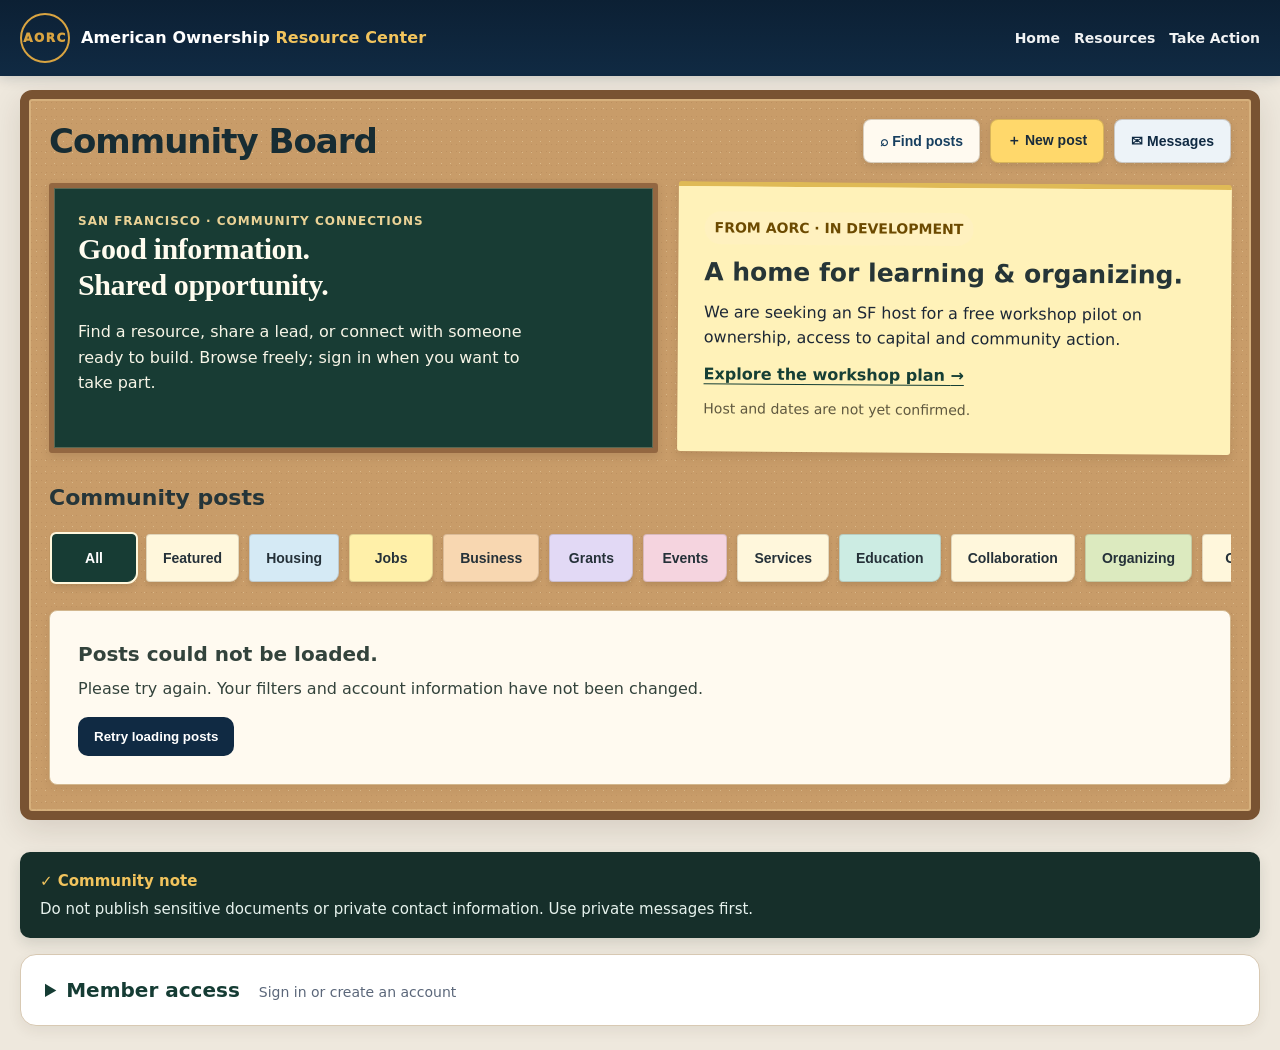
==== commit 7fd71f2f: "Refine community corkboard design and restore reliable category navigation" ====
--- a/community.html
+++ b/community.html
@@ -1 +1 @@
-<!doctype html><html lang="en"><head><meta charset="utf-8"><meta name="viewport" content="width=device-width,initial-scale=1"><title>AORC Community Board</title><style>:root{--n:#102A43;--n2:#173F5F;--g:#D9A441;--i:#1A2433;--m:#5B677A;--b:#C9D4E1}*{box-sizing:border-box}body{margin:0;font-family:Inter,system-ui,-apple-system,BlinkMacSystemFont,"Segoe UI",sans-serif;background:#f8fafc;color:var(--i);line-height:1.5}.wrap{max-width:1120px;margin:auto;padding:0 20px}header{background:var(--n);color:#fff}nav{min-height:68px;display:flex;justify-content:space-between;align-items:center}.brand{font-weight:850}.brand span{color:var(--g)}nav a{color:#fff;text-decoration:none;margin-left:14px;font-size:14px}.hero{background:linear-gradient(135deg,var(--n),var(--n2));color:#fff;padding:54px 0}.hero h1{font-size:clamp(38px,7vw,64px);line-height:1;margin:10px 0 16px}.tag,.badge{display:inline-block;padding:6px 10px;border-radius:999px;font-size:12px;font-weight:800}.tag{background:#dceaf7;color:var(--n)}.badge{background:#edf3f8;color:var(--n);margin-right:5px}.official{background:#fff1bf;color:#6c4a00}.pinned{background:#e7f5ee;color:#15553d}.box,.post,.panel{background:#fff;border:1px solid var(--b);border-radius:16px}.box,.panel{padding:20px;margin:20px 0}.post{padding:20px}.grid{display:grid;grid-template-columns:1fr 1fr;gap:12px}.field{display:flex;flex-direction:column;gap:6px}label{font-size:13px;font-weight:800;color:var(--n)}input,select,textarea{width:100%;padding:12px;border:1px solid var(--b);border-radius:10px;font:inherit}textarea{min-height:110px}.btn{border:0;border-radius:10px;padding:12px 16px;font-weight:850;cursor:pointer}.primary{background:var(--g);color:#182332}.secondary{background:var(--n);color:#fff}.muted{background:#edf3f8;color:var(--n)}.small{font-size:12px;padding:8px 10px}.row{display:flex;gap:9px;flex-wrap:wrap;align-items:center}.hidden{display:none!important}.help,.meta{font-size:13px;color:var(--m)}.safe{padding:14px;border-left:4px solid #1f6b50;background:#edf8f3;border-radius:9px;margin:16px 0}.petition{margin-top:16px;padding:15px;border:1px solid #e7d08d;background:#fffaf0;border-radius:12px}.check{display:flex;gap:10px;align-items:flex-start;margin:10px 0;font-size:14px;color:var(--m)}.check input{width:auto;margin-top:4px}.tabs{display:flex;gap:8px;flex-wrap:wrap;margin:18px 0}.tab{padding:9px 12px;border:1px solid var(--b);border-radius:999px;background:#fff;cursor:pointer}.tab.active{background:var(--n);color:#fff}.feed{display:grid;gap:14px;margin:18px 0 50px}.post h3{margin:8px 0;color:var(--n)}.actions{display:flex;gap:8px;flex-wrap:wrap;margin-top:14px}.comments{margin-top:12px;display:grid;gap:7px}.comment{background:#f6f8fa;border-radius:10px;padding:10px}.messages{display:grid;grid-template-columns:300px 1fr;gap:14px}.conversation{border:1px solid var(--b);border-radius:10px;padding:11px;margin-bottom:7px;cursor:pointer}.chatlog{height:340px;overflow:auto;background:#f4f7fa;border-radius:12px;padding:12px;display:grid;gap:8px}.bubble{max-width:78%;background:#fff;border:1px solid var(--b);border-radius:12px;padding:10px}.mine{margin-left:auto;background:#e9f3fb}.notice{padding:12px;border:1px solid #ecd899;background:#fff8df;border-radius:10px}main.wrap{display:flex;flex-direction:column}.tabs{order:0}#board{order:1}.safe{order:2}.safe+.box{order:3}#profile{order:4}#messages{order:5}.profile-confirm{display:inline-flex;align-items:center;gap:8px;margin-left:10px;padding:8px 11px;border-radius:999px;background:#e7f5ee;color:#15553d;font-size:13px;font-weight:850;opacity:0;transform:translateY(4px) scale(.96);pointer-events:none}.profile-confirm.show{animation:profileConfirm 1.9s ease forwards}@keyframes profileConfirm{0%{opacity:0;transform:translateY(4px) scale(.96)}15%,72%{opacity:1;transform:translateY(0) scale(1)}100%{opacity:0;transform:translateY(-3px) scale(.98)}}#profile>.row{margin-top:22px}@media(max-width:760px){.grid,.messages{grid-template-columns:1fr}nav .links{display:none}}</style><link rel="stylesheet" href="community-theme.css?v=1"><link rel="stylesheet" href="community-board-v2.css?v=8"></head><body><header><div class="wrap"><nav><div class="brand">American Ownership <span>Resource Center</span></div><div class="links"><a href="index.html">Home</a><a href="index.html#resources">Resources</a><a href="index.html#petition">Take Action</a></div></nav></div></header><section class="hero"><div class="wrap"><span class="tag">COMMUNITY BOARD • PUBLIC BETA</span><h1>Share what you know.<br>Build together.</h1><p>Browse publicly. Create an account to post, comment and privately message other members.</p></div></section><main class="wrap"><div class="safe"><strong>Privacy:</strong> Do not publish sensitive documents or private contact information. Use private messages first.</div><div class="box"><h2>Member access</h2><div class="grid"><div class="field"><label>Email</label><input id="email" type="email" autocomplete="email"></div><div class="field"><label>Password</label><input id="password" type="password" minlength="8" autocomplete="current-password"></div></div><div id="signupFields"><div class="grid" style="margin-top:12px"><div class="field"><label>Full name</label><input id="fullname" maxlength="120"></div><div class="field"><label>City</label><input id="signupcity" value="San Francisco"></div><div class="field"><label>ZIP</label><input id="signupzip" maxlength="10"></div></div><div class="petition"><label class="check"><input id="alsoPetition" type="checkbox"><span><strong>Also sign the AORC public-support petition</strong> using this same information.</span></label><div id="petitionConsent" class="hidden"><label class="check"><input id="petitionIntent" type="checkbox"><span>I support the petition and intend this electronic submission to serve as my signature.</span></label><label class="check"><input id="petitionPrivacy" type="checkbox"><span>I consent to storage of my petition information and limited anti-fraud metadata.</span></label><label class="check"><input id="petitionPublic" type="checkbox"><span>Optional: allow my name and city on a future public supporter list.</span></label></div></div></div><div class="row" style="margin-top:12px"><button id="signin" class="btn secondary" type="button">Sign in</button><button id="signup" class="btn primary" type="button">Create account</button><a class="btn muted" href="reset.html" style="text-decoration:none">Forgot password?</a><button id="signout" class="btn muted hidden" type="button">Sign out</button></div><div id="authstatus" class="help" style="margin-top:10px">Ready.</div></div><div id="profile" class="box hidden"><h2>Your profile</h2><div class="grid"><div class="field"><label>Display name</label><input id="display" maxlength="50"></div><div class="field"><label>City</label><input id="pcity" value="San Francisco"></div></div><div class="field" style="margin-top:10px"><label>Short bio</label><textarea id="bio" maxlength="500"></textarea></div><div class="row" style="margin-top:22px"><button id="saveprofile" class="btn primary" type="button">Save profile</button><span id="profileconfirm" class="profile-confirm" role="status" aria-live="polite">✓ Saved</span></div></div><div class="tabs"><button class="tab active" data-view="board" type="button">Community Board</button><button class="tab" data-view="messages" type="button">Private Messages</button></div><section id="board"><div class="box"><div class="grid"><div class="field"><label>City</label><input id="cityfilter" value="San Francisco"></div><div class="field"><label>Category</label><select id="catfilter"><option value="">All</option><option value="jobs">Jobs</option><option value="housing">Housing</option><option value="business">Business spotlight</option><option value="services">Services</option><option value="events">Events</option><option value="grants">Grants</option><option value="collaboration">Collaboration</option><option value="organizing">Organizing</option><option value="education">Education</option><option value="other">Other</option></select></div></div><button id="refresh" class="btn muted" style="margin-top:12px" type="button">Refresh board</button></div><div id="composer" class="box hidden"><h2>Post to the board</h2><div class="grid"><div class="field"><label>Category</label><select id="postcat"><option value="jobs">Job opportunity</option><option value="housing">Housing</option><option value="business">Business spotlight</option><option value="services">Service / resource</option><option value="events">Event</option><option value="grants">Grant / funding</option><option value="collaboration">Collaboration</option><option value="organizing">Organizing</option><option value="education">Education</option><option value="other">Other</option></select></div><div class="field"><label>City</label><input id="postcity" value="San Francisco"></div></div><div class="field" style="margin-top:10px"><label>Title</label><input id="title" maxlength="140"></div><div class="field" style="margin-top:10px"><label>Details</label><textarea id="body" maxlength="5000"></textarea></div><div class="grid" style="margin-top:10px"><div class="field"><label>Business name</label><input id="bname"></div><div class="field"><label>Business website</label><input id="burl" type="url"></div></div><button id="publish" class="btn primary" style="margin-top:12px" type="button">Publish post</button><div id="poststatus" class="help"></div></div><div id="feed" class="feed"></div></section><section id="messages" class="hidden"><div class="panel"><h2>Private Messages</h2><p class="help">Private messages are end-to-end encrypted in your browser. AORC stores encrypted message data, but not readable message content. Conversation participants, timestamps and message size metadata may still be visible to the service. Password recovery may make older encrypted messages unreadable.</p><div class="messages"><div><h3>Conversations</h3><div id="convos"></div></div><div><div id="chattitle" class="help">Choose a conversation from a member post.</div><div id="chatlog" class="chatlog"></div><div class="row" style="margin-top:10px"><input id="msg" maxlength="4000" placeholder="Write a message…"><button id="send" class="btn secondary" type="button">Send</button></div></div></div></div></section></main><script>const U='https://ieihdpufnjthooambooh.supabase.co',K='sb_publishable_SWoYgzabnzuUfUyiENhP7Q_hgnDiekW',STORE='aorc_session_v2',SIGNUP=U+'/functions/v1/community-signup',PETITION=U+'/functions/v1/sign-petition';let session=null,user=null,profile=null,currentConversation=null;const $=i=>document.getElementById(i),esc=s=>String(s??'').replace(/[&<>"']/g,c=>({'&':'&amp;','<':'&lt;','>':'&gt;','"':'&quot;',"'":'&#39;'}[c]));function status(t){$('authstatus').textContent=t}function save(s){session=s;user=s?.user||null;s?localStorage.setItem(STORE,JSON.stringify(s)):localStorage.removeItem(STORE)}function load(){try{session=JSON.parse(localStorage.getItem(STORE)||'null');user=session?.user||null}catch{save(null)}}async function auth(path,body){const r=await fetch(U+path,{method:'POST',headers:{apikey:K,'content-type':'application/json'},body:JSON.stringify(body)}),d=await r.json().catch(()=>({}));if(!r.ok)throw new Error(d.msg||d.message||d.error_description||'Authentication failed.');return d}async function ensure(){load();if(session?.expires_at&&Date.now()>session.expires_at-60000&&session.refresh_token){try{const d=await auth('/auth/v1/token?grant_type=refresh_token',{refresh_token:session.refresh_token});d.expires_at=Date.now()+((d.expires_in||3600)*1000);save(d)}catch{save(null)}}return!!session?.access_token}async function rest(table,o={}){await ensure();const h={apikey:K,'content-type':'application/json'};if(session?.access_token)h.authorization='Bearer '+session.access_token;if(o.prefer)h.Prefer=o.prefer;const r=await fetch(U+'/rest/v1/'+table+(o.q?'?'+o.q:''),{method:o.method||'GET',headers:h,body:o.body?JSON.stringify(o.body):undefined}),t=await r.text();let d;try{d=t?JSON.parse(t):null}catch{d=t}if(!r.ok)throw new Error(d?.message||d?.error||t||'Request failed.');return d}async function signin(){const email=$('email').value.trim().toLowerCase(),password=$('password').value;if(!email||!password)return status('Enter your email and password.');$('signin').disabled=true;status('Signing in…');try{const d=await auth('/auth/v1/token?grant_type=password',{email,password});d.expires_at=Date.now()+((d.expires_in||3600)*1000);save(d);status('Signed in.');await sync();await board()}catch(e){status(e.message)}finally{$('signin').disabled=false}}async function signout(){save(null);await sync()}async function sync(){await ensure();user=session?.user||null;$('signin').classList.toggle('hidden',!!user);$('signup').classList.toggle('hidden',!!user);$('signout').classList.toggle('hidden',!user);$('signupFields').classList.toggle('hidden',!!user);$('profile').classList.toggle('hidden',!user);$('composer').classList.toggle('hidden',!user);if(!user){status('Browsing publicly.');$('convos').innerHTML='<div class="help">Sign in to use private messages.</div>';return}status('Signed in as '+user.email);try{const p=await rest('community_profiles',{q:'select=*&id=eq.'+encodeURIComponent(user.id)});profile=p?.[0]||null;if(profile){$('display').value=profile.display_name||'';$('pcity').value=profile.city||'San Francisco';$('bio').value=profile.bio||'';$('postcity').value=profile.city||'San Francisco'}}catch(e){status('Signed in; profile load issue: '+e.message)}await convos()}async function signup(){const email=$('email').value.trim().toLowerCase(),password=$('password').value,name=$('fullname').value.trim(),city=$('signupcity').value.trim()||'San Francisco',zip=$('signupzip').value.trim(),also=$('alsoPetition').checked;if(!email.includes('@'))return status('Enter a valid email.');if(password.length<8)return status('Password must be at least 8 characters.');if(also&&(!name||!zip||!$('petitionIntent').checked||!$('petitionPrivacy').checked))return status('Complete the petition information and both consent statements.');$('signup').disabled=true;status('Creating account…');try{const r=await fetch(SIGNUP,{method:'POST',headers:{'content-type':'application/json'},body:JSON.stringify({email,password,displayName:name?name.split(/\s+/)[0]:'Member',city})}),d=await r.json().catch(()=>({}));if(!r.ok||!d.ok)throw new Error(d.error||'Unable to create account.');await signin();if(user){await rest('community_profiles',{method:'POST',prefer:'resolution=merge-duplicates,return=representation',body:{id:user.id,display_name:name?name.split(/\s+/)[0]:'Member',city,bio:null}});if(also){const pr=await fetch(PETITION,{method:'POST',headers:{'content-type':'application/json'},body:JSON.stringify({name,email,city,zip,comment:'',signatureIntent:true,privacyConsent:true,publicNameConsent:$('petitionPublic').checked,petitionVersion:'AORC-PETITION-v1-2026-08-29',petitionHash:'1d4288291e7c98526db69d8b53434b2d12ae82571cffe63fd20b3cd0b70e800b',source:'community-signup'})});if(!pr.ok)status('Account created and signed in. Petition could not be recorded; use Take Action later.')}await sync()}}catch(e){status(e.message)}finally{$('signup').disabled=false}}async function saveProfile(){if(!user)return;try{await rest('community_profiles',{method:'POST',prefer:'resolution=merge-duplicates,return=representation',body:{id:user.id,display_name:$('display').value.trim()||'Member',city:$('pcity').value.trim()||'San Francisco',bio:$('bio').value.trim()||null}});status('Profile saved.');const c=$('profileconfirm');if(c){c.classList.remove('show');void c.offsetWidth;c.classList.add('show')}await sync();await board()}catch(e){status(e.message)}}async function board(){try{let q='select=*&status=eq.active&order=is_pinned.desc,created_at.desc,id.desc&limit=100',city=$('cityfilter').value.trim(),cat=$('catfilter').value;if(city)q+='&city=ilike.'+encodeURIComponent(city);if(cat)q+='&category=eq.'+encodeURIComponent(cat);const posts=await rest('community_posts',{q}),ids=[...new Set((posts||[]).map(p=>p.author_id).filter(Boolean))];let names={};if(ids.length){const ps=await rest('community_profiles',{q:'select=id,display_name&id=in.('+ids.join(',')+')'});for(const p of ps||[])names[p.id]=p.display_name}$('feed').innerHTML=(posts||[]).map(p=>{const a=p.is_official?'American Ownership Resource Center':(names[p.author_id]||'Community member'),mine=user&&p.author_id===user.id;return`<article class="post"><div class="meta">${p.is_official?'<span class="badge official">Official AORC</span>':''}${p.is_pinned?'<span class="badge pinned">Pinned</span>':''}<span class="badge">${esc(p.category)}</span><span class="badge">${esc(p.city)}</span></div><h3>${esc(p.title)}</h3><div class="meta">Posted by ${esc(a)}</div><p>${esc(p.body).replace(/\n/g,'<br>')}</p><div class="actions">${user&&!mine&&p.author_id?`<button class="btn muted small" type="button" onclick="startDM('${p.author_id}','${esc(a)}')">Private message</button>`:''}<button class="btn muted small" type="button" onclick="showComments(${p.id})">Comments</button>${mine?`<button class="btn muted small" type="button" onclick="closePost(${p.id})">Close post</button>`:''}</div><div id="c${p.id}" class="comments hidden"></div></article>`}).join('')||'<div class="panel">No posts in this view yet.</div>'}catch(e){$('feed').innerHTML='<div class="notice">'+esc(e.message)+'</div>'}}async function publish(){if(!user)return status('Sign in first.');if(!profile)return $('poststatus').textContent='Save your profile first.';try{await rest('community_posts',{method:'POST',prefer:'return=representation',body:{author_id:user.id,city:$('postcity').value.trim()||profile.city,category:$('postcat').value,title:$('title').value.trim(),body:$('body').value.trim(),business_name:$('bname').value.trim()||null,business_url:$('burl').value.trim()||null}});$('poststatus').textContent='Posted.';$('title').value='';$('body').value='';await board()}catch(e){$('poststatus').textContent=e.message}}async function showComments(id){const el=$('c'+id);el.classList.toggle('hidden');if(el.classList.contains('hidden'))return;const data=await rest('community_comments',{q:'select=*&post_id=eq.'+id+'&status=eq.active&order=created_at.asc'});const ids=[...new Set((data||[]).map(x=>x.author_id))];let names={};if(ids.length){const ps=await rest('community_profiles',{q:'select=id,display_name&id=in.('+ids.join(',')+')'});for(const p of ps||[])names[p.id]=p.display_name}el.innerHTML=(data||[]).map(c=>`<div class="comment"><strong>${esc(names[c.author_id]||'Member')}</strong><br>${esc(c.body)}</div>`).join('')+(user?`<div class="row"><input id="ci${id}" placeholder="Add a comment"><button class="btn secondary small" type="button" onclick="addComment(${id})">Post</button></div>`:'<div class="help">Sign in to comment.</div>')}async function addComment(id){const i=$('ci'+id),body=i.value.trim();if(!body||!user)return;await rest('community_comments',{method:'POST',body:{post_id:id,author_id:user.id,body}});$('c'+id).classList.add('hidden');await showComments(id)}async function closePost(id){await rest('community_posts',{method:'PATCH',q:'id=eq.'+id,body:{status:'closed'}});await board()}async function startDM(other,name){if(!user)return status('Sign in first.');const or=`(and(user_a.eq.${user.id},user_b.eq.${other}),and(user_a.eq.${other},user_b.eq.${user.id}))`;let d=await rest('community_conversations',{q:'select=*&or='+encodeURIComponent(or)}),c=d?.[0];if(!c){d=await rest('community_conversations',{method:'POST',prefer:'return=representation',body:{user_a:user.id,user_b:other}});c=d?.[0]}if(!c)return;currentConversation=c.id;$('chattitle').textContent='Conversation with '+name;switchView('messages');await messages();await convos()}async function convos(){if(!user){$('convos').innerHTML='<div class="help">Sign in to use private messages.</div>';return}try{const d=await rest('community_conversations',{q:'select=*&order=last_message_at.desc'}),others=[...new Set((d||[]).map(c=>c.user_a===user.id?c.user_b:c.user_a))];let names={};if(others.length){const ps=await rest('community_profiles',{q:'select=id,display_name&id=in.('+others.join(',')+')'});for(const p of ps||[])names[p.id]=p.display_name}$('convos').innerHTML=(d||[]).map(c=>{const o=c.user_a===user.id?c.user_b:c.user_a;return`<div class="conversation" onclick="openDM('${c.id}','${esc(names[o]||'Community member')}')">${esc(names[o]||'Community member')}</div>`}).join('')||'<div class="help">No conversations yet.</div>'}catch(e){$('convos').textContent=e.message}}async function openDM(id,name){currentConversation=id;$('chattitle').textContent='Conversation with '+name;await messages()}async function messages(){if(!currentConversation||!user)return;const d=await rest('community_messages',{q:'select=*&conversation_id=eq.'+currentConversation+'&order=created_at.asc'});$('chatlog').innerHTML=(d||[]).map(m=>`<div class="bubble ${m.sender_id===user.id?'mine':''}">${esc(m.body)}<div class="meta">${new Date(m.created_at).toLocaleString()}</div></div>`).join('');$('chatlog').scrollTop=$('chatlog').scrollHeight}async function send(){if(!user||!currentConversation)return;const body=$('msg').value.trim();if(!body)return;await rest('community_messages',{method:'POST',body:{conversation_id:currentConversation,sender_id:user.id,body}});$('msg').value='';await messages()}function switchView(v){$('board').classList.toggle('hidden',v!=='board');$('messages').classList.toggle('hidden',v!=='messages');document.querySelectorAll('.tab').forEach(t=>t.classList.toggle('active',t.dataset.view===v));if(v==='messages')convos()}$('signin').onclick=signin;$('signup').onclick=signup;$('signout').onclick=signout;$('saveprofile').onclick=saveProfile;$('publish').onclick=publish;$('refresh').onclick=board;$('catfilter').onchange=board;$('cityfilter').onchange=board;$('send').onclick=send;$('alsoPetition').onchange=()=>$('petitionConsent').classList.toggle('hidden',!$('alsoPetition').checked);document.querySelectorAll('.tab').forEach(t=>t.onclick=()=>switchView(t.dataset.view));sync().then(board).catch(e=>status('Startup error: '+e.message));</script><script src="e2ee.js"></script><script src="community-expand.js?v=2"></script><script src="community-board-v2.js?v=8"></script></body></html>+<!doctype html><html lang="en"><head><meta charset="utf-8"><meta name="viewport" content="width=device-width,initial-scale=1"><title>AORC Community Board</title><style>:root{--n:#102A43;--n2:#173F5F;--g:#D9A441;--i:#1A2433;--m:#5B677A;--b:#C9D4E1}*{box-sizing:border-box}body{margin:0;font-family:Inter,system-ui,-apple-system,BlinkMacSystemFont,"Segoe UI",sans-serif;background:#f8fafc;color:var(--i);line-height:1.5}.wrap{max-width:1120px;margin:auto;padding:0 20px}header{background:var(--n);color:#fff}nav{min-height:68px;display:flex;justify-content:space-between;align-items:center}.brand{font-weight:850}.brand span{color:var(--g)}nav a{color:#fff;text-decoration:none;margin-left:14px;font-size:14px}.hero{background:linear-gradient(135deg,var(--n),var(--n2));color:#fff;padding:54px 0}.hero h1{font-size:clamp(38px,7vw,64px);line-height:1;margin:10px 0 16px}.tag,.badge{display:inline-block;padding:6px 10px;border-radius:999px;font-size:12px;font-weight:800}.tag{background:#dceaf7;color:var(--n)}.badge{background:#edf3f8;color:var(--n);margin-right:5px}.official{background:#fff1bf;color:#6c4a00}.pinned{background:#e7f5ee;color:#15553d}.box,.post,.panel{background:#fff;border:1px solid var(--b);border-radius:16px}.box,.panel{padding:20px;margin:20px 0}.post{padding:20px}.grid{display:grid;grid-template-columns:1fr 1fr;gap:12px}.field{display:flex;flex-direction:column;gap:6px}label{font-size:13px;font-weight:800;color:var(--n)}input,select,textarea{width:100%;padding:12px;border:1px solid var(--b);border-radius:10px;font:inherit}textarea{min-height:110px}.btn{border:0;border-radius:10px;padding:12px 16px;font-weight:850;cursor:pointer}.primary{background:var(--g);color:#182332}.secondary{background:var(--n);color:#fff}.muted{background:#edf3f8;color:var(--n)}.small{font-size:12px;padding:8px 10px}.row{display:flex;gap:9px;flex-wrap:wrap;align-items:center}.hidden{display:none!important}.help,.meta{font-size:13px;color:var(--m)}.safe{padding:14px;border-left:4px solid #1f6b50;background:#edf8f3;border-radius:9px;margin:16px 0}.petition{margin-top:16px;padding:15px;border:1px solid #e7d08d;background:#fffaf0;border-radius:12px}.check{display:flex;gap:10px;align-items:flex-start;margin:10px 0;font-size:14px;color:var(--m)}.check input{width:auto;margin-top:4px}.tabs{display:flex;gap:8px;flex-wrap:wrap;margin:18px 0}.tab{padding:9px 12px;border:1px solid var(--b);border-radius:999px;background:#fff;cursor:pointer}.tab.active{background:var(--n);color:#fff}.feed{display:grid;gap:14px;margin:18px 0 50px}.post h3{margin:8px 0;color:var(--n)}.actions{display:flex;gap:8px;flex-wrap:wrap;margin-top:14px}.comments{margin-top:12px;display:grid;gap:7px}.comment{background:#f6f8fa;border-radius:10px;padding:10px}.messages{display:grid;grid-template-columns:300px 1fr;gap:14px}.conversation{border:1px solid var(--b);border-radius:10px;padding:11px;margin-bottom:7px;cursor:pointer}.chatlog{height:340px;overflow:auto;background:#f4f7fa;border-radius:12px;padding:12px;display:grid;gap:8px}.bubble{max-width:78%;background:#fff;border:1px solid var(--b);border-radius:12px;padding:10px}.mine{margin-left:auto;background:#e9f3fb}.notice{padding:12px;border:1px solid #ecd899;background:#fff8df;border-radius:10px}main.wrap{display:flex;flex-direction:column}.tabs{order:0}#board{order:1}.safe{order:2}.safe+.box{order:3}#profile{order:4}#messages{order:5}.profile-confirm{display:inline-flex;align-items:center;gap:8px;margin-left:10px;padding:8px 11px;border-radius:999px;background:#e7f5ee;color:#15553d;font-size:13px;font-weight:850;opacity:0;transform:translateY(4px) scale(.96);pointer-events:none}.profile-confirm.show{animation:profileConfirm 1.9s ease forwards}@keyframes profileConfirm{0%{opacity:0;transform:translateY(4px) scale(.96)}15%,72%{opacity:1;transform:translateY(0) scale(1)}100%{opacity:0;transform:translateY(-3px) scale(.98)}}#profile>.row{margin-top:22px}@media(max-width:760px){.grid,.messages{grid-template-columns:1fr}nav .links{display:none}}</style><link rel="stylesheet" href="community-theme.css?v=1"><link rel="stylesheet" href="community-board-v2.css?v=9"></head><body><header><div class="wrap"><nav><div class="brand">American Ownership <span>Resource Center</span></div><div class="links"><a href="index.html">Home</a><a href="index.html#resources">Resources</a><a href="index.html#petition">Take Action</a></div></nav></div></header><section class="hero"><div class="wrap"><span class="tag">COMMUNITY BOARD • PUBLIC BETA</span><h1>Share what you know.<br>Build together.</h1><p>Browse publicly. Create an account to post, comment and privately message other members.</p></div></section><main class="wrap"><div class="safe"><strong>Privacy:</strong> Do not publish sensitive documents or private contact information. Use private messages first.</div><details class="box member-access" id="memberAccess"><summary>Member access <span>Sign in or create an account</span></summary><div class="grid"><div class="field"><label for="email">Email</label><input id="email" type="email" autocomplete="email"></div><div class="field"><label for="password">Password</label><input id="password" type="password" minlength="8" autocomplete="current-password"></div></div><div id="signupFields"><div class="grid" style="margin-top:12px"><div class="field"><label for="fullname">Full name</label><input id="fullname" maxlength="120"></div><div class="field"><label for="signupcity">City</label><input id="signupcity" value="San Francisco"></div><div class="field"><label for="signupzip">ZIP</label><input id="signupzip" maxlength="10"></div></div><div class="petition"><label class="check"><input id="alsoPetition" type="checkbox"><span><strong>Also sign the AORC public-support petition</strong> using this same information.</span></label><div id="petitionConsent" class="hidden"><label class="check"><input id="petitionIntent" type="checkbox"><span>I support the petition and intend this electronic submission to serve as my signature.</span></label><label class="check"><input id="petitionPrivacy" type="checkbox"><span>I consent to storage of my petition information and limited anti-fraud metadata.</span></label><label class="check"><input id="petitionPublic" type="checkbox"><span>Optional: allow my name and city on a future public supporter list.</span></label></div></div></div><div class="row" style="margin-top:12px"><button id="signin" class="btn secondary" type="button">Sign in</button><button id="signup" class="btn primary" type="button">Create account</button><a class="btn muted" href="reset.html" style="text-decoration:none">Forgot password?</a><button id="signout" class="btn muted hidden" type="button">Sign out</button></div><div id="authstatus" class="help" style="margin-top:10px">Ready.</div></details><div id="profile" class="box hidden"><h2>Your profile</h2><div class="grid"><div class="field"><label for="display">Display name</label><input id="display" maxlength="50"></div><div class="field"><label for="pcity">City</label><input id="pcity" value="San Francisco"></div></div><div class="field" style="margin-top:10px"><label for="bio">Short bio</label><textarea id="bio" maxlength="500"></textarea></div><div class="row" style="margin-top:22px"><button id="saveprofile" class="btn primary" type="button">Save profile</button><span id="profileconfirm" class="profile-confirm" role="status" aria-live="polite">✓ Saved</span></div></div><div class="tabs"><button class="tab active" data-view="board" type="button">Community Board</button><button class="tab" data-view="messages" type="button">Private Messages</button></div><section id="board"><div class="box"><div class="grid"><div class="field"><label for="cityfilter">City</label><input id="cityfilter" value="San Francisco"></div><div class="field"><label for="catfilter">Category</label><select id="catfilter"><option value="">All</option><option value="jobs">Jobs</option><option value="housing">Housing</option><option value="business">Business spotlight</option><option value="services">Services</option><option value="events">Events</option><option value="grants">Grants</option><option value="collaboration">Collaboration</option><option value="organizing">Organizing</option><option value="education">Education</option><option value="other">Other</option></select></div></div><button id="refresh" class="btn muted" style="margin-top:12px" type="button">Refresh board</button></div><div id="composer" class="box hidden"><h2>Post to the board</h2><div class="grid"><div class="field"><label for="postcat">Category</label><select id="postcat"><option value="jobs">Job opportunity</option><option value="housing">Housing</option><option value="business">Business spotlight</option><option value="services">Service / resource</option><option value="events">Event</option><option value="grants">Grant / funding</option><option value="collaboration">Collaboration</option><option value="organizing">Organizing</option><option value="education">Education</option><option value="other">Other</option></select></div><div class="field"><label for="postcity">City</label><input id="postcity" value="San Francisco"></div></div><div class="field" style="margin-top:10px"><label for="title">Title</label><input id="title" maxlength="140"></div><div class="field" style="margin-top:10px"><label for="body">Details</label><textarea id="body" maxlength="5000"></textarea></div><div class="grid" style="margin-top:10px"><div class="field"><label for="bname">Business name</label><input id="bname"></div><div class="field"><label for="burl">Business website</label><input id="burl" type="url"></div></div><button id="publish" class="btn primary" style="margin-top:12px" type="button">Publish post</button><div id="poststatus" class="help"></div></div><div class="board-welcome" id="boardWelcome"><div class="board-chalk"><p class="board-kicker">SAN FRANCISCO · COMMUNITY CONNECTIONS</p><h2>Good information.<br>Shared opportunity.</h2><p>Find a resource, share a lead, or connect with someone ready to build. Browse freely; sign in when you want to take part.</p></div><aside class="board-announcement"><span class="badge official">FROM AORC · IN DEVELOPMENT</span><h2>A home for learning &amp; organizing.</h2><p>We are seeking an SF host for a free workshop pilot on ownership, access to capital and community action.</p><a href="index.html#workshops">Explore the workshop plan <span aria-hidden="true">→</span></a><p class="help">Host and dates are not yet confirmed.</p></aside></div><h2 class="feed-heading">Community posts</h2><div id="feed" class="feed" aria-live="polite" aria-busy="true"><div class="board-state">Loading community posts…</div></div></section><section id="messages" class="hidden"><div class="panel"><button class="btn muted" type="button" onclick="switchView('board')">← Back to board</button><h2>Private Messages</h2><p class="help">Private messages are end-to-end encrypted in your browser. AORC stores encrypted message data, but not readable message content. Conversation participants, timestamps and message size metadata may still be visible to the service. Password recovery may make older encrypted messages unreadable.</p><div class="messages"><div><h3>Conversations</h3><div id="convos"></div></div><div><div id="chattitle" class="help">Choose a conversation from a member post.</div><div id="chatlog" class="chatlog"></div><div class="row" style="margin-top:10px"><input id="msg" maxlength="4000" placeholder="Write a message…"><button id="send" class="btn secondary" type="button">Send</button></div></div></div></div></section></main><script>const U='https://ieihdpufnjthooambooh.supabase.co',K='sb_publishable_SWoYgzabnzuUfUyiENhP7Q_hgnDiekW',STORE='aorc_session_v2',SIGNUP=U+'/functions/v1/community-signup',PETITION=U+'/functions/v1/sign-petition';let session=null,user=null,profile=null,currentConversation=null;const $=i=>document.getElementById(i),esc=s=>String(s??'').replace(/[&<>"']/g,c=>({'&':'&amp;','<':'&lt;','>':'&gt;','"':'&quot;',"'":'&#39;'}[c]));function status(t){$('authstatus').textContent=t}function save(s){session=s;user=s?.user||null;s?localStorage.setItem(STORE,JSON.stringify(s)):localStorage.removeItem(STORE)}function load(){try{session=JSON.parse(localStorage.getItem(STORE)||'null');user=session?.user||null}catch{save(null)}}async function auth(path,body){const r=await fetch(U+path,{method:'POST',headers:{apikey:K,'content-type':'application/json'},body:JSON.stringify(body)}),d=await r.json().catch(()=>({}));if(!r.ok)throw new Error(d.msg||d.message||d.error_description||'Authentication failed.');return d}async function ensure(){load();if(session?.expires_at&&Date.now()>session.expires_at-60000&&session.refresh_token){try{const d=await auth('/auth/v1/token?grant_type=refresh_token',{refresh_token:session.refresh_token});d.expires_at=Date.now()+((d.expires_in||3600)*1000);save(d)}catch{save(null)}}return!!session?.access_token}async function rest(table,o={}){await ensure();const h={apikey:K,'content-type':'application/json'};if(session?.access_token)h.authorization='Bearer '+session.access_token;if(o.prefer)h.Prefer=o.prefer;const r=await fetch(U+'/rest/v1/'+table+(o.q?'?'+o.q:''),{method:o.method||'GET',headers:h,body:o.body?JSON.stringify(o.body):undefined}),t=await r.text();let d;try{d=t?JSON.parse(t):null}catch{d=t}if(!r.ok)throw new Error(d?.message||d?.error||t||'Request failed.');return d}async function signin(){const email=$('email').value.trim().toLowerCase(),password=$('password').value;if(!email||!password)return status('Enter your email and password.');$('signin').disabled=true;status('Signing in…');try{const d=await auth('/auth/v1/token?grant_type=password',{email,password});d.expires_at=Date.now()+((d.expires_in||3600)*1000);save(d);status('Signed in.');await sync();await board()}catch(e){status(e.message)}finally{$('signin').disabled=false}}async function signout(){save(null);await sync()}async function sync(){await ensure();user=session?.user||null;$('signin').classList.toggle('hidden',!!user);$('signup').classList.toggle('hidden',!!user);$('signout').classList.toggle('hidden',!user);$('signupFields').classList.toggle('hidden',!!user);$('profile').classList.toggle('hidden',!user);$('composer').classList.toggle('hidden',!user);if(!user){status('Browsing publicly.');$('convos').innerHTML='<div class="help">Sign in to use private messages.</div>';return}status('Signed in as '+user.email);try{const p=await rest('community_profiles',{q:'select=*&id=eq.'+encodeURIComponent(user.id)});profile=p?.[0]||null;if(profile){$('display').value=profile.display_name||'';$('pcity').value=profile.city||'San Francisco';$('bio').value=profile.bio||'';$('postcity').value=profile.city||'San Francisco'}}catch(e){status('Signed in; profile load issue: '+e.message)}await convos()}async function signup(){const email=$('email').value.trim().toLowerCase(),password=$('password').value,name=$('fullname').value.trim(),city=$('signupcity').value.trim()||'San Francisco',zip=$('signupzip').value.trim(),also=$('alsoPetition').checked;if(!email.includes('@'))return status('Enter a valid email.');if(password.length<8)return status('Password must be at least 8 characters.');if(also&&(!name||!zip||!$('petitionIntent').checked||!$('petitionPrivacy').checked))return status('Complete the petition information and both consent statements.');$('signup').disabled=true;status('Creating account…');try{const r=await fetch(SIGNUP,{method:'POST',headers:{'content-type':'application/json'},body:JSON.stringify({email,password,displayName:name?name.split(/\s+/)[0]:'Member',city})}),d=await r.json().catch(()=>({}));if(!r.ok||!d.ok)throw new Error(d.error||'Unable to create account.');await signin();if(user){await rest('community_profiles',{method:'POST',prefer:'resolution=merge-duplicates,return=representation',body:{id:user.id,display_name:name?name.split(/\s+/)[0]:'Member',city,bio:null}});if(also){const pr=await fetch(PETITION,{method:'POST',headers:{'content-type':'application/json'},body:JSON.stringify({name,email,city,zip,comment:'',signatureIntent:true,privacyConsent:true,publicNameConsent:$('petitionPublic').checked,petitionVersion:'AORC-PETITION-v1-2026-08-29',petitionHash:'1d4288291e7c98526db69d8b53434b2d12ae82571cffe63fd20b3cd0b70e800b',source:'community-signup'})});if(!pr.ok)status('Account created and signed in. Petition could not be recorded; use Take Action later.')}await sync()}}catch(e){status(e.message)}finally{$('signup').disabled=false}}async function saveProfile(){if(!user)return;try{await rest('community_profiles',{method:'POST',prefer:'resolution=merge-duplicates,return=representation',body:{id:user.id,display_name:$('display').value.trim()||'Member',city:$('pcity').value.trim()||'San Francisco',bio:$('bio').value.trim()||null}});status('Profile saved.');const c=$('profileconfirm');if(c){c.classList.remove('show');void c.offsetWidth;c.classList.add('show')}await sync();await board()}catch(e){status(e.message)}}async function board(){$('feed').setAttribute('aria-busy','true');try{let q='select=*&status=eq.active&order=is_pinned.desc,created_at.desc,id.desc&limit=100',city=$('cityfilter').value.trim();if(city)q+='&city=ilike.'+encodeURIComponent(city);const posts=await rest('community_posts',{q}),ids=[...new Set((posts||[]).map(p=>p.author_id).filter(Boolean))];let names={};if(ids.length){const ps=await rest('community_profiles',{q:'select=id,display_name&id=in.('+ids.join(',')+')'});for(const p of ps||[])names[p.id]=p.display_name}$('feed').innerHTML=(posts||[]).map(p=>{const a=p.is_official?'American Ownership Resource Center':(names[p.author_id]||'Community member'),mine=user&&p.author_id===user.id;return`<article class="post"><div class="meta">${p.is_official?'<span class="badge official">Official AORC</span>':''}${p.is_pinned?'<span class="badge pinned">Pinned</span>':''}<span class="badge">${esc(p.category)}</span><span class="badge">${esc(p.city)}</span></div><h3>${esc(p.title)}</h3><div class="meta">Posted by ${esc(a)}</div><p>${esc(p.body).replace(/\n/g,'<br>')}</p><div class="actions">${user&&!mine&&p.author_id?`<button class="btn muted small" type="button" onclick="startDM('${p.author_id}','${esc(a)}')">Private message</button>`:''}<button class="btn muted small" type="button" onclick="showComments(${p.id})">Comments</button>${mine?`<button class="btn muted small" type="button" onclick="closePost(${p.id})">Close post</button>`:''}</div><div id="c${p.id}" class="comments hidden"></div></article>`}).join('')||'<div class="board-state"><h3>No posts here yet.</h3><p>Share a local opportunity using New post, or try another city.</p></div>'}catch(e){$('feed').innerHTML='<div class="board-state board-error" role="status"><h3>Posts could not be loaded.</h3><p>Please try again. Your filters and account information have not been changed.</p><button class="btn secondary" type="button" onclick="board()">Retry loading posts</button></div>'}finally{$('feed').setAttribute('aria-busy','false');$('feed').dispatchEvent(new Event('aorc:loaded'))}}async function publish(){if(!user)return status('Sign in first.');if(!profile)return $('poststatus').textContent='Save your profile first.';try{await rest('community_posts',{method:'POST',prefer:'return=representation',body:{author_id:user.id,city:$('postcity').value.trim()||profile.city,category:$('postcat').value,title:$('title').value.trim(),body:$('body').value.trim(),business_name:$('bname').value.trim()||null,business_url:$('burl').value.trim()||null}});$('poststatus').textContent='Posted.';$('title').value='';$('body').value='';await board()}catch(e){$('poststatus').textContent=e.message}}async function showComments(id){const el=$('c'+id);el.classList.toggle('hidden');if(el.classList.contains('hidden'))return;const data=await rest('community_comments',{q:'select=*&post_id=eq.'+id+'&status=eq.active&order=created_at.asc'});const ids=[...new Set((data||[]).map(x=>x.author_id))];let names={};if(ids.length){const ps=await rest('community_profiles',{q:'select=id,display_name&id=in.('+ids.join(',')+')'});for(const p of ps||[])names[p.id]=p.display_name}el.innerHTML=(data||[]).map(c=>`<div class="comment"><strong>${esc(names[c.author_id]||'Member')}</strong><br>${esc(c.body)}</div>`).join('')+(user?`<div class="row"><input id="ci${id}" placeholder="Add a comment"><button class="btn secondary small" type="button" onclick="addComment(${id})">Post</button></div>`:'<div class="help">Sign in to comment.</div>')}async function addComment(id){const i=$('ci'+id),body=i.value.trim();if(!body||!user)return;await rest('community_comments',{method:'POST',body:{post_id:id,author_id:user.id,body}});$('c'+id).classList.add('hidden');await showComments(id)}async function closePost(id){await rest('community_posts',{method:'PATCH',q:'id=eq.'+id,body:{status:'closed'}});await board()}async function startDM(other,name){if(!user)return status('Sign in first.');const or=`(and(user_a.eq.${user.id},user_b.eq.${other}),and(user_a.eq.${other},user_b.eq.${user.id}))`;let d=await rest('community_conversations',{q:'select=*&or='+encodeURIComponent(or)}),c=d?.[0];if(!c){d=await rest('community_conversations',{method:'POST',prefer:'return=representation',body:{user_a:user.id,user_b:other}});c=d?.[0]}if(!c)return;currentConversation=c.id;$('chattitle').textContent='Conversation with '+name;switchView('messages');await messages();await convos()}async function convos(){if(!user){$('convos').innerHTML='<div class="help">Sign in to use private messages.</div>';return}try{const d=await rest('community_conversations',{q:'select=*&order=last_message_at.desc'}),others=[...new Set((d||[]).map(c=>c.user_a===user.id?c.user_b:c.user_a))];let names={};if(others.length){const ps=await rest('community_profiles',{q:'select=id,display_name&id=in.('+others.join(',')+')'});for(const p of ps||[])names[p.id]=p.display_name}$('convos').innerHTML=(d||[]).map(c=>{const o=c.user_a===user.id?c.user_b:c.user_a;return`<div class="conversation" onclick="openDM('${c.id}','${esc(names[o]||'Community member')}')">${esc(names[o]||'Community member')}</div>`}).join('')||'<div class="help">No conversations yet.</div>'}catch(e){$('convos').textContent=e.message}}async function openDM(id,name){currentConversation=id;$('chattitle').textContent='Conversation with '+name;await messages()}async function messages(){if(!currentConversation||!user)return;const d=await rest('community_messages',{q:'select=*&conversation_id=eq.'+currentConversation+'&order=created_at.asc'});$('chatlog').innerHTML=(d||[]).map(m=>`<div class="bubble ${m.sender_id===user.id?'mine':''}">${esc(m.body)}<div class="meta">${new Date(m.created_at).toLocaleString()}</div></div>`).join('');$('chatlog').scrollTop=$('chatlog').scrollHeight}async function send(){if(!user||!currentConversation)return;const body=$('msg').value.trim();if(!body)return;await rest('community_messages',{method:'POST',body:{conversation_id:currentConversation,sender_id:user.id,body}});$('msg').value='';await messages()}function switchView(v){$('board').classList.toggle('hidden',v!=='board');$('messages').classList.toggle('hidden',v!=='messages');document.querySelectorAll('.tab').forEach(t=>t.classList.toggle('active',t.dataset.view===v));if(v==='messages')convos()}$('signin').onclick=signin;$('signup').onclick=signup;$('signout').onclick=signout;$('saveprofile').onclick=saveProfile;$('publish').onclick=publish;$('refresh').onclick=board;$('catfilter').onchange=board;$('cityfilter').onchange=board;$('send').onclick=send;$('alsoPetition').onchange=()=>$('petitionConsent').classList.toggle('hidden',!$('alsoPetition').checked);document.querySelectorAll('.tab').forEach(t=>t.onclick=()=>switchView(t.dataset.view));sync().then(board).catch(e=>status('Startup error: '+e.message));</script><script src="e2ee.js"></script><script src="community-expand.js?v=2"></script><script src="community-board-v2.js?v=9"></script></body></html>
--- a/community-board-v2.css
+++ b/community-board-v2.css
@@ -1,4 +1,4 @@
-/* Community board v8: fast category tabs + optimized rendering */
+/* Community board v9: readable notes, category colors and compact controls */
 .hero{display:none!important}
 main.wrap{padding-top:14px!important}
 .tabs.board-tabs-duplicate{display:none!important}
@@ -19,3 +19,67 @@
 .post{min-height:210px!important;max-height:270px!important;padding-top:30px!important;padding-bottom:18px!important;overflow-y:auto!important;overflow-x:hidden!important;cursor:default!important;scrollbar-gutter:stable;contain:layout paint style}.post:before{top:6px!important}.post:after{display:none!important}.post-preview{display:block!important;max-height:none!important;overflow:visible!important;margin-bottom:8px}.post.expanded{grid-row:auto!important;max-height:270px!important;overflow-y:auto!important;transform:rotate(0)!important}.post.expanded .post-preview{display:block!important;max-height:none!important;overflow:visible!important;padding-right:0}.read-more{display:none!important}.post::-webkit-scrollbar{width:7px}.post::-webkit-scrollbar-thumb{background:rgba(45,52,56,.28);border-radius:999px}.post::-webkit-scrollbar-track{background:transparent}.official-source-link{display:inline-flex;align-items:center;gap:6px;margin:8px 0 2px;padding:7px 10px;border-radius:999px;background:rgba(255,255,255,.72);color:#173f5f!important;text-decoration:none;font-size:12px;font-weight:900;border:1px solid rgba(23,63,95,.14)}.official-source-link:hover{text-decoration:underline}.save-post{margin-left:auto}.my-posts-panel{background:#fffaf2!important;border-top:5px solid #d9a441!important;margin:14px 0 24px!important}.my-posts-head,.my-post-row{display:flex;justify-content:space-between;gap:14px;align-items:center}.my-post-row{padding:12px 0;border-top:1px solid #eadfcf}.post:focus-visible{outline:4px solid rgba(217,164,65,.5);outline-offset:4px}
 @media(max-width:900px){.section-grid,.flat-feed{grid-template-columns:repeat(2,minmax(0,1fr))}.board-section:not(.expanded) .section-grid>.post:nth-child(n+3){display:none!important}}
 @media(max-width:760px){#board{padding-top:118px!important}.board-quickbar{left:12px;right:12px;top:12px}.board-title-chip{width:100%;margin-right:0;text-align:center}.board-category-nav{margin-top:2px;padding-bottom:10px}.board-search-row{grid-template-columns:1fr 1fr}.board-search-row input{grid-column:1/-1}.section-grid,.flat-feed{grid-template-columns:1fr}.board-section:not(.expanded) .section-grid>.post:nth-child(n+3){display:none!important}.post{min-height:190px!important;max-height:250px!important}.post.expanded{max-height:250px!important}.my-post-row{align-items:flex-start;flex-direction:column}}
+
+/* Continue the established corkboard and chalkboard identity. */
+body{background:#eee8dd;font-size:16px}
+.wrap,main.wrap{max-width:1280px}
+header .wrap{padding-top:4px;padding-bottom:4px}
+.brand{font-size:16px}.brand:before{font-family:inherit}
+#board{padding:20px!important;border-width:9px;border-color:#795332;border-radius:12px;background-color:#c89c69;background-image:radial-gradient(#79502e24 .7px,transparent .7px),radial-gradient(#fff1ca55 .8px,transparent .8px);background-size:5px 7px,9px 11px;background-position:0 0,3px 4px;box-shadow:0 10px 30px #34231320,inset 0 0 0 2px #ebcc9966}
+.board-quickbar{position:static;gap:10px;flex-wrap:wrap;margin-bottom:20px}
+.board-title-chip{margin:0 auto 0 0;padding:0;background:none;box-shadow:none;color:#172c33;font-size:clamp(24px,3vw,34px);line-height:1.2;font-weight:850;border-radius:0;letter-spacing:-1px}
+.board-quickbar .btn{font-size:14px;min-height:44px;padding:11px 16px;border-radius:8px;border:1px solid #64472840}
+.board-quickbar .new-post{background:#ffd86b}
+.board-category-nav{min-height:0;justify-content:flex-start;align-items:stretch;gap:10px;padding:4px 3px 14px;margin-bottom:10px}
+.board-category-tab{--note:#fff7dc;background:var(--note);min-height:48px;min-width:84px;border:1px solid #654c3233;border-radius:4px 4px 9px 4px;padding:12px 16px;color:#253139;font-size:14px;box-shadow:0 3px 5px #42291125}
+.board-category-tab[data-category="housing"],.post[data-category="housing"]{--note:#d5eaf5}
+.board-category-tab[data-category="jobs"],.post[data-category="jobs"]{--note:#fff0a9}
+.board-category-tab[data-category="business"],.post[data-category="business"]{--note:#f8d7b1}
+.board-category-tab[data-category="events"],.post[data-category="events"]{--note:#f5d4df}
+.board-category-tab[data-category="grants"],.post[data-category="grants"]{--note:#e2d9f5}
+.board-category-tab[data-category="organizing"],.post[data-category="organizing"]{--note:#dceabf}
+.board-category-tab[data-category="education"],.post[data-category="education"]{--note:#ccece3}
+.board-category-tab.active{background:#173c34;color:#fff;border-color:#173c34;box-shadow:0 0 0 2px #fff8dd,0 4px 8px #42291130}
+.board-welcome{display:grid;grid-template-columns:1.1fr 1fr;gap:20px;margin:8px 0 28px}
+.board-chalk{background:#183c34;color:#f7f5e7;border:5px solid #936741;box-shadow:inset 0 0 0 1px #dcc19055,0 4px 10px #41281420;padding:24px;border-radius:3px}
+.board-kicker{font-size:12px!important;letter-spacing:1px;font-weight:800;color:#ead296;margin:0 0 12px}
+.board-chalk h2{font-family:"Segoe Print","Bradley Hand",cursive;font-size:30px;line-height:1.2;letter-spacing:-.4px;margin:0 0 16px;color:#fffcef}
+.board-chalk p{font-size:16px;line-height:1.6;margin-bottom:0;max-width:46ch}
+.board-announcement{background:#fff2b9;padding:25px 26px 20px;border-radius:3px;box-shadow:0 5px 10px #52361f24;align-self:center;border-top:5px solid #dfba56;transform:rotate(.4deg)}
+.board-announcement h2{font-size:25px;line-height:1.2;color:#263537;margin:13px 0}
+.board-announcement p{font-size:16px;line-height:1.55;margin:12px 0}
+.board-announcement a{color:#163f35;font-weight:800;text-underline-offset:4px}
+.board-announcement .help{font-size:14px;color:#5f583f}
+.feed-heading{font-size:22px;color:#253539;margin:0 0 16px}
+.board-section{padding:14px 16px 20px;border-radius:8px;background:#fff8e529;content-visibility:visible}
+.board-section-head{margin-bottom:8px}.board-section-title{font-size:20px;color:#293832}.board-section-count{font-size:14px}
+.section-grid,.flat-feed{gap:22px;padding-top:12px}
+.post,.post:nth-child(n){background:var(--note,#fff0b9);min-height:270px!important;max-height:360px!important;padding:28px 20px 20px!important;border-radius:3px;box-shadow:0 5px 10px #4b321d30;transform:rotate(-.25deg);contain:layout style;scrollbar-gutter:stable}
+.post:nth-child(even){transform:rotate(.3deg)}
+.post:hover{transform:translateY(-2px);box-shadow:0 9px 16px #4b321d35}
+.post h3{font-family:"Segoe Print","Bradley Hand",cursive;font-size:23px;line-height:1.3;overflow-wrap:anywhere}
+.post p{font-size:16px;line-height:1.6;overflow-wrap:anywhere}
+.post .meta{font-size:14px;color:#544e43}
+.badge,.help{font-size:14px}.post .badge{font-size:12px;line-height:1.5}
+.post .actions .btn{color:#183648;font-size:14px;min-height:40px}
+.post.expanded{max-height:360px!important}
+.official-source-link{font-size:14px;overflow-wrap:anywhere;border-radius:5px}
+.section-toggle{font-size:14px;padding:11px 16px;min-height:44px}
+.board-state{background:#fffaf0;border:1px solid #d2b78e;padding:28px;border-radius:8px;color:#33433c;box-shadow:0 3px 8px #4b321d15}
+.board-state h3{margin:0 0 8px;font-size:20px}.board-state p{margin:8px 0 16px}
+#boardFilters{border-radius:8px}#boardFilters:before{display:none!important}
+#boardFilters .grid{margin-bottom:12px}
+#boardFilters input,#boardFilters select,#composer input,#composer select{min-height:44px}
+.board-search-row{grid-template-columns:minmax(140px,1fr) 170px auto auto}
+label{font-size:14px}
+.safe{font-size:15px;margin:8px 0 16px}
+.member-access{margin:0 0 24px;padding:20px 24px}
+.member-access summary{cursor:pointer;font-size:20px;font-weight:800;color:#153c34}
+.member-access summary span{font-size:14px;font-weight:500;color:#5b677a;margin-left:12px}
+.member-access[open] summary{margin-bottom:22px}
+#messages{order:0!important}
+button:focus-visible,a:focus-visible,summary:focus-visible{outline:3px solid #166b8b;outline-offset:4px}
+@media(min-width:901px){.board-section:not(.expanded):has(.post:nth-child(3)):not(:has(.post:nth-child(4))) .section-toggle{display:none}}
+@media(max-width:900px){.board-welcome{grid-template-columns:1fr 1fr}.board-chalk,.board-announcement{padding:20px}.board-search-row{grid-template-columns:1fr 1fr}.board-search-row input{grid-column:1/-1}}
+@media(max-width:760px){header .wrap{padding:0 16px}nav{gap:10px}.brand{font-size:14px}.brand:before{display:none}nav .links{display:flex}nav .links a{display:none}nav .links a:first-child{display:block;margin:0;font-size:14px}main.wrap{padding:12px 10px 0!important}#board{padding:14px!important;border-width:5px}.board-quickbar{gap:7px;margin-bottom:14px}.board-title-chip{width:100%;text-align:left;font-size:28px;margin:0 0 5px}.board-quickbar .btn{padding:10px 11px;font-size:14px;flex:1 0 auto}.board-category-tab{min-width:80px;padding:10px 13px}.board-welcome{grid-template-columns:1fr;gap:14px;margin-bottom:22px}.board-chalk h2{font-size:27px}.board-announcement{transform:none}.section-grid,.flat-feed{gap:18px}.board-section{padding:12px 10px 16px}.post,.post:nth-child(n),.post.expanded{transform:none;min-height:240px!important;max-height:350px!important}.member-access summary span{display:block;margin:5px 0 0}.board-state{padding:22px}.safe{padding:16px}.messages .panel{padding:16px}}
+@media(prefers-reduced-motion:reduce){*,*:before,*:after{scroll-behavior:auto!important;transition:none!important;animation:none!important}}
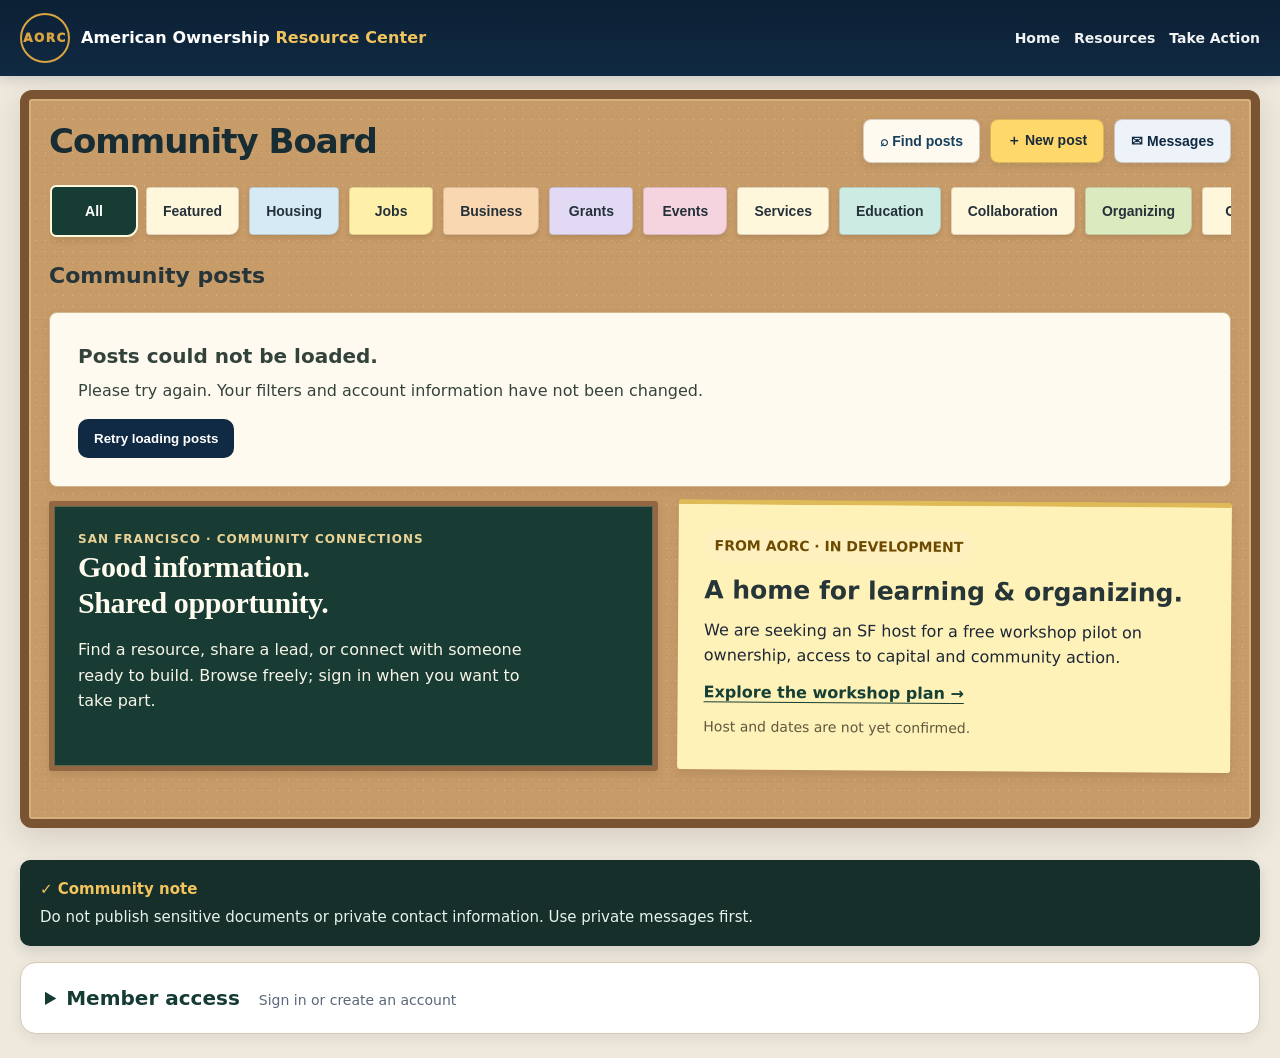
==== commit b06dd5c1: "Keep category navigation and live posts ahead of board introduction" ====
--- a/community.html
+++ b/community.html
@@ -1 +1 @@
-<!doctype html><html lang="en"><head><meta charset="utf-8"><meta name="viewport" content="width=device-width,initial-scale=1"><title>AORC Community Board</title><style>:root{--n:#102A43;--n2:#173F5F;--g:#D9A441;--i:#1A2433;--m:#5B677A;--b:#C9D4E1}*{box-sizing:border-box}body{margin:0;font-family:Inter,system-ui,-apple-system,BlinkMacSystemFont,"Segoe UI",sans-serif;background:#f8fafc;color:var(--i);line-height:1.5}.wrap{max-width:1120px;margin:auto;padding:0 20px}header{background:var(--n);color:#fff}nav{min-height:68px;display:flex;justify-content:space-between;align-items:center}.brand{font-weight:850}.brand span{color:var(--g)}nav a{color:#fff;text-decoration:none;margin-left:14px;font-size:14px}.hero{background:linear-gradient(135deg,var(--n),var(--n2));color:#fff;padding:54px 0}.hero h1{font-size:clamp(38px,7vw,64px);line-height:1;margin:10px 0 16px}.tag,.badge{display:inline-block;padding:6px 10px;border-radius:999px;font-size:12px;font-weight:800}.tag{background:#dceaf7;color:var(--n)}.badge{background:#edf3f8;color:var(--n);margin-right:5px}.official{background:#fff1bf;color:#6c4a00}.pinned{background:#e7f5ee;color:#15553d}.box,.post,.panel{background:#fff;border:1px solid var(--b);border-radius:16px}.box,.panel{padding:20px;margin:20px 0}.post{padding:20px}.grid{display:grid;grid-template-columns:1fr 1fr;gap:12px}.field{display:flex;flex-direction:column;gap:6px}label{font-size:13px;font-weight:800;color:var(--n)}input,select,textarea{width:100%;padding:12px;border:1px solid var(--b);border-radius:10px;font:inherit}textarea{min-height:110px}.btn{border:0;border-radius:10px;padding:12px 16px;font-weight:850;cursor:pointer}.primary{background:var(--g);color:#182332}.secondary{background:var(--n);color:#fff}.muted{background:#edf3f8;color:var(--n)}.small{font-size:12px;padding:8px 10px}.row{display:flex;gap:9px;flex-wrap:wrap;align-items:center}.hidden{display:none!important}.help,.meta{font-size:13px;color:var(--m)}.safe{padding:14px;border-left:4px solid #1f6b50;background:#edf8f3;border-radius:9px;margin:16px 0}.petition{margin-top:16px;padding:15px;border:1px solid #e7d08d;background:#fffaf0;border-radius:12px}.check{display:flex;gap:10px;align-items:flex-start;margin:10px 0;font-size:14px;color:var(--m)}.check input{width:auto;margin-top:4px}.tabs{display:flex;gap:8px;flex-wrap:wrap;margin:18px 0}.tab{padding:9px 12px;border:1px solid var(--b);border-radius:999px;background:#fff;cursor:pointer}.tab.active{background:var(--n);color:#fff}.feed{display:grid;gap:14px;margin:18px 0 50px}.post h3{margin:8px 0;color:var(--n)}.actions{display:flex;gap:8px;flex-wrap:wrap;margin-top:14px}.comments{margin-top:12px;display:grid;gap:7px}.comment{background:#f6f8fa;border-radius:10px;padding:10px}.messages{display:grid;grid-template-columns:300px 1fr;gap:14px}.conversation{border:1px solid var(--b);border-radius:10px;padding:11px;margin-bottom:7px;cursor:pointer}.chatlog{height:340px;overflow:auto;background:#f4f7fa;border-radius:12px;padding:12px;display:grid;gap:8px}.bubble{max-width:78%;background:#fff;border:1px solid var(--b);border-radius:12px;padding:10px}.mine{margin-left:auto;background:#e9f3fb}.notice{padding:12px;border:1px solid #ecd899;background:#fff8df;border-radius:10px}main.wrap{display:flex;flex-direction:column}.tabs{order:0}#board{order:1}.safe{order:2}.safe+.box{order:3}#profile{order:4}#messages{order:5}.profile-confirm{display:inline-flex;align-items:center;gap:8px;margin-left:10px;padding:8px 11px;border-radius:999px;background:#e7f5ee;color:#15553d;font-size:13px;font-weight:850;opacity:0;transform:translateY(4px) scale(.96);pointer-events:none}.profile-confirm.show{animation:profileConfirm 1.9s ease forwards}@keyframes profileConfirm{0%{opacity:0;transform:translateY(4px) scale(.96)}15%,72%{opacity:1;transform:translateY(0) scale(1)}100%{opacity:0;transform:translateY(-3px) scale(.98)}}#profile>.row{margin-top:22px}@media(max-width:760px){.grid,.messages{grid-template-columns:1fr}nav .links{display:none}}</style><link rel="stylesheet" href="community-theme.css?v=1"><link rel="stylesheet" href="community-board-v2.css?v=9"></head><body><header><div class="wrap"><nav><div class="brand">American Ownership <span>Resource Center</span></div><div class="links"><a href="index.html">Home</a><a href="index.html#resources">Resources</a><a href="index.html#petition">Take Action</a></div></nav></div></header><section class="hero"><div class="wrap"><span class="tag">COMMUNITY BOARD • PUBLIC BETA</span><h1>Share what you know.<br>Build together.</h1><p>Browse publicly. Create an account to post, comment and privately message other members.</p></div></section><main class="wrap"><div class="safe"><strong>Privacy:</strong> Do not publish sensitive documents or private contact information. Use private messages first.</div><details class="box member-access" id="memberAccess"><summary>Member access <span>Sign in or create an account</span></summary><div class="grid"><div class="field"><label for="email">Email</label><input id="email" type="email" autocomplete="email"></div><div class="field"><label for="password">Password</label><input id="password" type="password" minlength="8" autocomplete="current-password"></div></div><div id="signupFields"><div class="grid" style="margin-top:12px"><div class="field"><label for="fullname">Full name</label><input id="fullname" maxlength="120"></div><div class="field"><label for="signupcity">City</label><input id="signupcity" value="San Francisco"></div><div class="field"><label for="signupzip">ZIP</label><input id="signupzip" maxlength="10"></div></div><div class="petition"><label class="check"><input id="alsoPetition" type="checkbox"><span><strong>Also sign the AORC public-support petition</strong> using this same information.</span></label><div id="petitionConsent" class="hidden"><label class="check"><input id="petitionIntent" type="checkbox"><span>I support the petition and intend this electronic submission to serve as my signature.</span></label><label class="check"><input id="petitionPrivacy" type="checkbox"><span>I consent to storage of my petition information and limited anti-fraud metadata.</span></label><label class="check"><input id="petitionPublic" type="checkbox"><span>Optional: allow my name and city on a future public supporter list.</span></label></div></div></div><div class="row" style="margin-top:12px"><button id="signin" class="btn secondary" type="button">Sign in</button><button id="signup" class="btn primary" type="button">Create account</button><a class="btn muted" href="reset.html" style="text-decoration:none">Forgot password?</a><button id="signout" class="btn muted hidden" type="button">Sign out</button></div><div id="authstatus" class="help" style="margin-top:10px">Ready.</div></details><div id="profile" class="box hidden"><h2>Your profile</h2><div class="grid"><div class="field"><label for="display">Display name</label><input id="display" maxlength="50"></div><div class="field"><label for="pcity">City</label><input id="pcity" value="San Francisco"></div></div><div class="field" style="margin-top:10px"><label for="bio">Short bio</label><textarea id="bio" maxlength="500"></textarea></div><div class="row" style="margin-top:22px"><button id="saveprofile" class="btn primary" type="button">Save profile</button><span id="profileconfirm" class="profile-confirm" role="status" aria-live="polite">✓ Saved</span></div></div><div class="tabs"><button class="tab active" data-view="board" type="button">Community Board</button><button class="tab" data-view="messages" type="button">Private Messages</button></div><section id="board"><div class="box"><div class="grid"><div class="field"><label for="cityfilter">City</label><input id="cityfilter" value="San Francisco"></div><div class="field"><label for="catfilter">Category</label><select id="catfilter"><option value="">All</option><option value="jobs">Jobs</option><option value="housing">Housing</option><option value="business">Business spotlight</option><option value="services">Services</option><option value="events">Events</option><option value="grants">Grants</option><option value="collaboration">Collaboration</option><option value="organizing">Organizing</option><option value="education">Education</option><option value="other">Other</option></select></div></div><button id="refresh" class="btn muted" style="margin-top:12px" type="button">Refresh board</button></div><div id="composer" class="box hidden"><h2>Post to the board</h2><div class="grid"><div class="field"><label for="postcat">Category</label><select id="postcat"><option value="jobs">Job opportunity</option><option value="housing">Housing</option><option value="business">Business spotlight</option><option value="services">Service / resource</option><option value="events">Event</option><option value="grants">Grant / funding</option><option value="collaboration">Collaboration</option><option value="organizing">Organizing</option><option value="education">Education</option><option value="other">Other</option></select></div><div class="field"><label for="postcity">City</label><input id="postcity" value="San Francisco"></div></div><div class="field" style="margin-top:10px"><label for="title">Title</label><input id="title" maxlength="140"></div><div class="field" style="margin-top:10px"><label for="body">Details</label><textarea id="body" maxlength="5000"></textarea></div><div class="grid" style="margin-top:10px"><div class="field"><label for="bname">Business name</label><input id="bname"></div><div class="field"><label for="burl">Business website</label><input id="burl" type="url"></div></div><button id="publish" class="btn primary" style="margin-top:12px" type="button">Publish post</button><div id="poststatus" class="help"></div></div><div class="board-welcome" id="boardWelcome"><div class="board-chalk"><p class="board-kicker">SAN FRANCISCO · COMMUNITY CONNECTIONS</p><h2>Good information.<br>Shared opportunity.</h2><p>Find a resource, share a lead, or connect with someone ready to build. Browse freely; sign in when you want to take part.</p></div><aside class="board-announcement"><span class="badge official">FROM AORC · IN DEVELOPMENT</span><h2>A home for learning &amp; organizing.</h2><p>We are seeking an SF host for a free workshop pilot on ownership, access to capital and community action.</p><a href="index.html#workshops">Explore the workshop plan <span aria-hidden="true">→</span></a><p class="help">Host and dates are not yet confirmed.</p></aside></div><h2 class="feed-heading">Community posts</h2><div id="feed" class="feed" aria-live="polite" aria-busy="true"><div class="board-state">Loading community posts…</div></div></section><section id="messages" class="hidden"><div class="panel"><button class="btn muted" type="button" onclick="switchView('board')">← Back to board</button><h2>Private Messages</h2><p class="help">Private messages are end-to-end encrypted in your browser. AORC stores encrypted message data, but not readable message content. Conversation participants, timestamps and message size metadata may still be visible to the service. Password recovery may make older encrypted messages unreadable.</p><div class="messages"><div><h3>Conversations</h3><div id="convos"></div></div><div><div id="chattitle" class="help">Choose a conversation from a member post.</div><div id="chatlog" class="chatlog"></div><div class="row" style="margin-top:10px"><input id="msg" maxlength="4000" placeholder="Write a message…"><button id="send" class="btn secondary" type="button">Send</button></div></div></div></div></section></main><script>const U='https://ieihdpufnjthooambooh.supabase.co',K='sb_publishable_SWoYgzabnzuUfUyiENhP7Q_hgnDiekW',STORE='aorc_session_v2',SIGNUP=U+'/functions/v1/community-signup',PETITION=U+'/functions/v1/sign-petition';let session=null,user=null,profile=null,currentConversation=null;const $=i=>document.getElementById(i),esc=s=>String(s??'').replace(/[&<>"']/g,c=>({'&':'&amp;','<':'&lt;','>':'&gt;','"':'&quot;',"'":'&#39;'}[c]));function status(t){$('authstatus').textContent=t}function save(s){session=s;user=s?.user||null;s?localStorage.setItem(STORE,JSON.stringify(s)):localStorage.removeItem(STORE)}function load(){try{session=JSON.parse(localStorage.getItem(STORE)||'null');user=session?.user||null}catch{save(null)}}async function auth(path,body){const r=await fetch(U+path,{method:'POST',headers:{apikey:K,'content-type':'application/json'},body:JSON.stringify(body)}),d=await r.json().catch(()=>({}));if(!r.ok)throw new Error(d.msg||d.message||d.error_description||'Authentication failed.');return d}async function ensure(){load();if(session?.expires_at&&Date.now()>session.expires_at-60000&&session.refresh_token){try{const d=await auth('/auth/v1/token?grant_type=refresh_token',{refresh_token:session.refresh_token});d.expires_at=Date.now()+((d.expires_in||3600)*1000);save(d)}catch{save(null)}}return!!session?.access_token}async function rest(table,o={}){await ensure();const h={apikey:K,'content-type':'application/json'};if(session?.access_token)h.authorization='Bearer '+session.access_token;if(o.prefer)h.Prefer=o.prefer;const r=await fetch(U+'/rest/v1/'+table+(o.q?'?'+o.q:''),{method:o.method||'GET',headers:h,body:o.body?JSON.stringify(o.body):undefined}),t=await r.text();let d;try{d=t?JSON.parse(t):null}catch{d=t}if(!r.ok)throw new Error(d?.message||d?.error||t||'Request failed.');return d}async function signin(){const email=$('email').value.trim().toLowerCase(),password=$('password').value;if(!email||!password)return status('Enter your email and password.');$('signin').disabled=true;status('Signing in…');try{const d=await auth('/auth/v1/token?grant_type=password',{email,password});d.expires_at=Date.now()+((d.expires_in||3600)*1000);save(d);status('Signed in.');await sync();await board()}catch(e){status(e.message)}finally{$('signin').disabled=false}}async function signout(){save(null);await sync()}async function sync(){await ensure();user=session?.user||null;$('signin').classList.toggle('hidden',!!user);$('signup').classList.toggle('hidden',!!user);$('signout').classList.toggle('hidden',!user);$('signupFields').classList.toggle('hidden',!!user);$('profile').classList.toggle('hidden',!user);$('composer').classList.toggle('hidden',!user);if(!user){status('Browsing publicly.');$('convos').innerHTML='<div class="help">Sign in to use private messages.</div>';return}status('Signed in as '+user.email);try{const p=await rest('community_profiles',{q:'select=*&id=eq.'+encodeURIComponent(user.id)});profile=p?.[0]||null;if(profile){$('display').value=profile.display_name||'';$('pcity').value=profile.city||'San Francisco';$('bio').value=profile.bio||'';$('postcity').value=profile.city||'San Francisco'}}catch(e){status('Signed in; profile load issue: '+e.message)}await convos()}async function signup(){const email=$('email').value.trim().toLowerCase(),password=$('password').value,name=$('fullname').value.trim(),city=$('signupcity').value.trim()||'San Francisco',zip=$('signupzip').value.trim(),also=$('alsoPetition').checked;if(!email.includes('@'))return status('Enter a valid email.');if(password.length<8)return status('Password must be at least 8 characters.');if(also&&(!name||!zip||!$('petitionIntent').checked||!$('petitionPrivacy').checked))return status('Complete the petition information and both consent statements.');$('signup').disabled=true;status('Creating account…');try{const r=await fetch(SIGNUP,{method:'POST',headers:{'content-type':'application/json'},body:JSON.stringify({email,password,displayName:name?name.split(/\s+/)[0]:'Member',city})}),d=await r.json().catch(()=>({}));if(!r.ok||!d.ok)throw new Error(d.error||'Unable to create account.');await signin();if(user){await rest('community_profiles',{method:'POST',prefer:'resolution=merge-duplicates,return=representation',body:{id:user.id,display_name:name?name.split(/\s+/)[0]:'Member',city,bio:null}});if(also){const pr=await fetch(PETITION,{method:'POST',headers:{'content-type':'application/json'},body:JSON.stringify({name,email,city,zip,comment:'',signatureIntent:true,privacyConsent:true,publicNameConsent:$('petitionPublic').checked,petitionVersion:'AORC-PETITION-v1-2026-08-29',petitionHash:'1d4288291e7c98526db69d8b53434b2d12ae82571cffe63fd20b3cd0b70e800b',source:'community-signup'})});if(!pr.ok)status('Account created and signed in. Petition could not be recorded; use Take Action later.')}await sync()}}catch(e){status(e.message)}finally{$('signup').disabled=false}}async function saveProfile(){if(!user)return;try{await rest('community_profiles',{method:'POST',prefer:'resolution=merge-duplicates,return=representation',body:{id:user.id,display_name:$('display').value.trim()||'Member',city:$('pcity').value.trim()||'San Francisco',bio:$('bio').value.trim()||null}});status('Profile saved.');const c=$('profileconfirm');if(c){c.classList.remove('show');void c.offsetWidth;c.classList.add('show')}await sync();await board()}catch(e){status(e.message)}}async function board(){$('feed').setAttribute('aria-busy','true');try{let q='select=*&status=eq.active&order=is_pinned.desc,created_at.desc,id.desc&limit=100',city=$('cityfilter').value.trim();if(city)q+='&city=ilike.'+encodeURIComponent(city);const posts=await rest('community_posts',{q}),ids=[...new Set((posts||[]).map(p=>p.author_id).filter(Boolean))];let names={};if(ids.length){const ps=await rest('community_profiles',{q:'select=id,display_name&id=in.('+ids.join(',')+')'});for(const p of ps||[])names[p.id]=p.display_name}$('feed').innerHTML=(posts||[]).map(p=>{const a=p.is_official?'American Ownership Resource Center':(names[p.author_id]||'Community member'),mine=user&&p.author_id===user.id;return`<article class="post"><div class="meta">${p.is_official?'<span class="badge official">Official AORC</span>':''}${p.is_pinned?'<span class="badge pinned">Pinned</span>':''}<span class="badge">${esc(p.category)}</span><span class="badge">${esc(p.city)}</span></div><h3>${esc(p.title)}</h3><div class="meta">Posted by ${esc(a)}</div><p>${esc(p.body).replace(/\n/g,'<br>')}</p><div class="actions">${user&&!mine&&p.author_id?`<button class="btn muted small" type="button" onclick="startDM('${p.author_id}','${esc(a)}')">Private message</button>`:''}<button class="btn muted small" type="button" onclick="showComments(${p.id})">Comments</button>${mine?`<button class="btn muted small" type="button" onclick="closePost(${p.id})">Close post</button>`:''}</div><div id="c${p.id}" class="comments hidden"></div></article>`}).join('')||'<div class="board-state"><h3>No posts here yet.</h3><p>Share a local opportunity using New post, or try another city.</p></div>'}catch(e){$('feed').innerHTML='<div class="board-state board-error" role="status"><h3>Posts could not be loaded.</h3><p>Please try again. Your filters and account information have not been changed.</p><button class="btn secondary" type="button" onclick="board()">Retry loading posts</button></div>'}finally{$('feed').setAttribute('aria-busy','false');$('feed').dispatchEvent(new Event('aorc:loaded'))}}async function publish(){if(!user)return status('Sign in first.');if(!profile)return $('poststatus').textContent='Save your profile first.';try{await rest('community_posts',{method:'POST',prefer:'return=representation',body:{author_id:user.id,city:$('postcity').value.trim()||profile.city,category:$('postcat').value,title:$('title').value.trim(),body:$('body').value.trim(),business_name:$('bname').value.trim()||null,business_url:$('burl').value.trim()||null}});$('poststatus').textContent='Posted.';$('title').value='';$('body').value='';await board()}catch(e){$('poststatus').textContent=e.message}}async function showComments(id){const el=$('c'+id);el.classList.toggle('hidden');if(el.classList.contains('hidden'))return;const data=await rest('community_comments',{q:'select=*&post_id=eq.'+id+'&status=eq.active&order=created_at.asc'});const ids=[...new Set((data||[]).map(x=>x.author_id))];let names={};if(ids.length){const ps=await rest('community_profiles',{q:'select=id,display_name&id=in.('+ids.join(',')+')'});for(const p of ps||[])names[p.id]=p.display_name}el.innerHTML=(data||[]).map(c=>`<div class="comment"><strong>${esc(names[c.author_id]||'Member')}</strong><br>${esc(c.body)}</div>`).join('')+(user?`<div class="row"><input id="ci${id}" placeholder="Add a comment"><button class="btn secondary small" type="button" onclick="addComment(${id})">Post</button></div>`:'<div class="help">Sign in to comment.</div>')}async function addComment(id){const i=$('ci'+id),body=i.value.trim();if(!body||!user)return;await rest('community_comments',{method:'POST',body:{post_id:id,author_id:user.id,body}});$('c'+id).classList.add('hidden');await showComments(id)}async function closePost(id){await rest('community_posts',{method:'PATCH',q:'id=eq.'+id,body:{status:'closed'}});await board()}async function startDM(other,name){if(!user)return status('Sign in first.');const or=`(and(user_a.eq.${user.id},user_b.eq.${other}),and(user_a.eq.${other},user_b.eq.${user.id}))`;let d=await rest('community_conversations',{q:'select=*&or='+encodeURIComponent(or)}),c=d?.[0];if(!c){d=await rest('community_conversations',{method:'POST',prefer:'return=representation',body:{user_a:user.id,user_b:other}});c=d?.[0]}if(!c)return;currentConversation=c.id;$('chattitle').textContent='Conversation with '+name;switchView('messages');await messages();await convos()}async function convos(){if(!user){$('convos').innerHTML='<div class="help">Sign in to use private messages.</div>';return}try{const d=await rest('community_conversations',{q:'select=*&order=last_message_at.desc'}),others=[...new Set((d||[]).map(c=>c.user_a===user.id?c.user_b:c.user_a))];let names={};if(others.length){const ps=await rest('community_profiles',{q:'select=id,display_name&id=in.('+others.join(',')+')'});for(const p of ps||[])names[p.id]=p.display_name}$('convos').innerHTML=(d||[]).map(c=>{const o=c.user_a===user.id?c.user_b:c.user_a;return`<div class="conversation" onclick="openDM('${c.id}','${esc(names[o]||'Community member')}')">${esc(names[o]||'Community member')}</div>`}).join('')||'<div class="help">No conversations yet.</div>'}catch(e){$('convos').textContent=e.message}}async function openDM(id,name){currentConversation=id;$('chattitle').textContent='Conversation with '+name;await messages()}async function messages(){if(!currentConversation||!user)return;const d=await rest('community_messages',{q:'select=*&conversation_id=eq.'+currentConversation+'&order=created_at.asc'});$('chatlog').innerHTML=(d||[]).map(m=>`<div class="bubble ${m.sender_id===user.id?'mine':''}">${esc(m.body)}<div class="meta">${new Date(m.created_at).toLocaleString()}</div></div>`).join('');$('chatlog').scrollTop=$('chatlog').scrollHeight}async function send(){if(!user||!currentConversation)return;const body=$('msg').value.trim();if(!body)return;await rest('community_messages',{method:'POST',body:{conversation_id:currentConversation,sender_id:user.id,body}});$('msg').value='';await messages()}function switchView(v){$('board').classList.toggle('hidden',v!=='board');$('messages').classList.toggle('hidden',v!=='messages');document.querySelectorAll('.tab').forEach(t=>t.classList.toggle('active',t.dataset.view===v));if(v==='messages')convos()}$('signin').onclick=signin;$('signup').onclick=signup;$('signout').onclick=signout;$('saveprofile').onclick=saveProfile;$('publish').onclick=publish;$('refresh').onclick=board;$('catfilter').onchange=board;$('cityfilter').onchange=board;$('send').onclick=send;$('alsoPetition').onchange=()=>$('petitionConsent').classList.toggle('hidden',!$('alsoPetition').checked);document.querySelectorAll('.tab').forEach(t=>t.onclick=()=>switchView(t.dataset.view));sync().then(board).catch(e=>status('Startup error: '+e.message));</script><script src="e2ee.js"></script><script src="community-expand.js?v=2"></script><script src="community-board-v2.js?v=9"></script></body></html>
+<!doctype html><html lang="en"><head><meta charset="utf-8"><meta name="viewport" content="width=device-width,initial-scale=1"><title>AORC Community Board</title><style>:root{--n:#102A43;--n2:#173F5F;--g:#D9A441;--i:#1A2433;--m:#5B677A;--b:#C9D4E1}*{box-sizing:border-box}body{margin:0;font-family:Inter,system-ui,-apple-system,BlinkMacSystemFont,"Segoe UI",sans-serif;background:#f8fafc;color:var(--i);line-height:1.5}.wrap{max-width:1120px;margin:auto;padding:0 20px}header{background:var(--n);color:#fff}nav{min-height:68px;display:flex;justify-content:space-between;align-items:center}.brand{font-weight:850}.brand span{color:var(--g)}nav a{color:#fff;text-decoration:none;margin-left:14px;font-size:14px}.hero{background:linear-gradient(135deg,var(--n),var(--n2));color:#fff;padding:54px 0}.hero h1{font-size:clamp(38px,7vw,64px);line-height:1;margin:10px 0 16px}.tag,.badge{display:inline-block;padding:6px 10px;border-radius:999px;font-size:12px;font-weight:800}.tag{background:#dceaf7;color:var(--n)}.badge{background:#edf3f8;color:var(--n);margin-right:5px}.official{background:#fff1bf;color:#6c4a00}.pinned{background:#e7f5ee;color:#15553d}.box,.post,.panel{background:#fff;border:1px solid var(--b);border-radius:16px}.box,.panel{padding:20px;margin:20px 0}.post{padding:20px}.grid{display:grid;grid-template-columns:1fr 1fr;gap:12px}.field{display:flex;flex-direction:column;gap:6px}label{font-size:13px;font-weight:800;color:var(--n)}input,select,textarea{width:100%;padding:12px;border:1px solid var(--b);border-radius:10px;font:inherit}textarea{min-height:110px}.btn{border:0;border-radius:10px;padding:12px 16px;font-weight:850;cursor:pointer}.primary{background:var(--g);color:#182332}.secondary{background:var(--n);color:#fff}.muted{background:#edf3f8;color:var(--n)}.small{font-size:12px;padding:8px 10px}.row{display:flex;gap:9px;flex-wrap:wrap;align-items:center}.hidden{display:none!important}.help,.meta{font-size:13px;color:var(--m)}.safe{padding:14px;border-left:4px solid #1f6b50;background:#edf8f3;border-radius:9px;margin:16px 0}.petition{margin-top:16px;padding:15px;border:1px solid #e7d08d;background:#fffaf0;border-radius:12px}.check{display:flex;gap:10px;align-items:flex-start;margin:10px 0;font-size:14px;color:var(--m)}.check input{width:auto;margin-top:4px}.tabs{display:flex;gap:8px;flex-wrap:wrap;margin:18px 0}.tab{padding:9px 12px;border:1px solid var(--b);border-radius:999px;background:#fff;cursor:pointer}.tab.active{background:var(--n);color:#fff}.feed{display:grid;gap:14px;margin:18px 0 50px}.post h3{margin:8px 0;color:var(--n)}.actions{display:flex;gap:8px;flex-wrap:wrap;margin-top:14px}.comments{margin-top:12px;display:grid;gap:7px}.comment{background:#f6f8fa;border-radius:10px;padding:10px}.messages{display:grid;grid-template-columns:300px 1fr;gap:14px}.conversation{border:1px solid var(--b);border-radius:10px;padding:11px;margin-bottom:7px;cursor:pointer}.chatlog{height:340px;overflow:auto;background:#f4f7fa;border-radius:12px;padding:12px;display:grid;gap:8px}.bubble{max-width:78%;background:#fff;border:1px solid var(--b);border-radius:12px;padding:10px}.mine{margin-left:auto;background:#e9f3fb}.notice{padding:12px;border:1px solid #ecd899;background:#fff8df;border-radius:10px}main.wrap{display:flex;flex-direction:column}.tabs{order:0}#board{order:1}.safe{order:2}.safe+.box{order:3}#profile{order:4}#messages{order:5}.profile-confirm{display:inline-flex;align-items:center;gap:8px;margin-left:10px;padding:8px 11px;border-radius:999px;background:#e7f5ee;color:#15553d;font-size:13px;font-weight:850;opacity:0;transform:translateY(4px) scale(.96);pointer-events:none}.profile-confirm.show{animation:profileConfirm 1.9s ease forwards}@keyframes profileConfirm{0%{opacity:0;transform:translateY(4px) scale(.96)}15%,72%{opacity:1;transform:translateY(0) scale(1)}100%{opacity:0;transform:translateY(-3px) scale(.98)}}#profile>.row{margin-top:22px}@media(max-width:760px){.grid,.messages{grid-template-columns:1fr}nav .links{display:none}}</style><link rel="stylesheet" href="community-theme.css?v=1"><link rel="stylesheet" href="community-board-v2.css?v=9"></head><body><header><div class="wrap"><nav><div class="brand">American Ownership <span>Resource Center</span></div><div class="links"><a href="index.html">Home</a><a href="index.html#resources">Resources</a><a href="index.html#petition">Take Action</a></div></nav></div></header><section class="hero"><div class="wrap"><span class="tag">COMMUNITY BOARD • PUBLIC BETA</span><h1>Share what you know.<br>Build together.</h1><p>Browse publicly. Create an account to post, comment and privately message other members.</p></div></section><main class="wrap"><div class="safe"><strong>Privacy:</strong> Do not publish sensitive documents or private contact information. Use private messages first.</div><details class="box member-access" id="memberAccess"><summary>Member access <span>Sign in or create an account</span></summary><div class="grid"><div class="field"><label for="email">Email</label><input id="email" type="email" autocomplete="email"></div><div class="field"><label for="password">Password</label><input id="password" type="password" minlength="8" autocomplete="current-password"></div></div><div id="signupFields"><div class="grid" style="margin-top:12px"><div class="field"><label for="fullname">Full name</label><input id="fullname" maxlength="120"></div><div class="field"><label for="signupcity">City</label><input id="signupcity" value="San Francisco"></div><div class="field"><label for="signupzip">ZIP</label><input id="signupzip" maxlength="10"></div></div><div class="petition"><label class="check"><input id="alsoPetition" type="checkbox"><span><strong>Also sign the AORC public-support petition</strong> using this same information.</span></label><div id="petitionConsent" class="hidden"><label class="check"><input id="petitionIntent" type="checkbox"><span>I support the petition and intend this electronic submission to serve as my signature.</span></label><label class="check"><input id="petitionPrivacy" type="checkbox"><span>I consent to storage of my petition information and limited anti-fraud metadata.</span></label><label class="check"><input id="petitionPublic" type="checkbox"><span>Optional: allow my name and city on a future public supporter list.</span></label></div></div></div><div class="row" style="margin-top:12px"><button id="signin" class="btn secondary" type="button">Sign in</button><button id="signup" class="btn primary" type="button">Create account</button><a class="btn muted" href="reset.html" style="text-decoration:none">Forgot password?</a><button id="signout" class="btn muted hidden" type="button">Sign out</button></div><div id="authstatus" class="help" style="margin-top:10px">Ready.</div></details><div id="profile" class="box hidden"><h2>Your profile</h2><div class="grid"><div class="field"><label for="display">Display name</label><input id="display" maxlength="50"></div><div class="field"><label for="pcity">City</label><input id="pcity" value="San Francisco"></div></div><div class="field" style="margin-top:10px"><label for="bio">Short bio</label><textarea id="bio" maxlength="500"></textarea></div><div class="row" style="margin-top:22px"><button id="saveprofile" class="btn primary" type="button">Save profile</button><span id="profileconfirm" class="profile-confirm" role="status" aria-live="polite">✓ Saved</span></div></div><div class="tabs"><button class="tab active" data-view="board" type="button">Community Board</button><button class="tab" data-view="messages" type="button">Private Messages</button></div><section id="board"><div class="box"><div class="grid"><div class="field"><label for="cityfilter">City</label><input id="cityfilter" value="San Francisco"></div><div class="field"><label for="catfilter">Category</label><select id="catfilter"><option value="">All</option><option value="jobs">Jobs</option><option value="housing">Housing</option><option value="business">Business spotlight</option><option value="services">Services</option><option value="events">Events</option><option value="grants">Grants</option><option value="collaboration">Collaboration</option><option value="organizing">Organizing</option><option value="education">Education</option><option value="other">Other</option></select></div></div><button id="refresh" class="btn muted" style="margin-top:12px" type="button">Refresh board</button></div><div id="composer" class="box hidden"><h2>Post to the board</h2><div class="grid"><div class="field"><label for="postcat">Category</label><select id="postcat"><option value="jobs">Job opportunity</option><option value="housing">Housing</option><option value="business">Business spotlight</option><option value="services">Service / resource</option><option value="events">Event</option><option value="grants">Grant / funding</option><option value="collaboration">Collaboration</option><option value="organizing">Organizing</option><option value="education">Education</option><option value="other">Other</option></select></div><div class="field"><label for="postcity">City</label><input id="postcity" value="San Francisco"></div></div><div class="field" style="margin-top:10px"><label for="title">Title</label><input id="title" maxlength="140"></div><div class="field" style="margin-top:10px"><label for="body">Details</label><textarea id="body" maxlength="5000"></textarea></div><div class="grid" style="margin-top:10px"><div class="field"><label for="bname">Business name</label><input id="bname"></div><div class="field"><label for="burl">Business website</label><input id="burl" type="url"></div></div><button id="publish" class="btn primary" style="margin-top:12px" type="button">Publish post</button><div id="poststatus" class="help"></div></div><h2 class="feed-heading">Community posts</h2><div id="feed" class="feed" aria-live="polite" aria-busy="true"><div class="board-state">Loading community posts…</div></div><div class="board-welcome" id="boardWelcome"><div class="board-chalk"><p class="board-kicker">SAN FRANCISCO · COMMUNITY CONNECTIONS</p><h2>Good information.<br>Shared opportunity.</h2><p>Find a resource, share a lead, or connect with someone ready to build. Browse freely; sign in when you want to take part.</p></div><aside class="board-announcement"><span class="badge official">FROM AORC · IN DEVELOPMENT</span><h2>A home for learning &amp; organizing.</h2><p>We are seeking an SF host for a free workshop pilot on ownership, access to capital and community action.</p><a href="index.html#workshops">Explore the workshop plan <span aria-hidden="true">→</span></a><p class="help">Host and dates are not yet confirmed.</p></aside></div></section><section id="messages" class="hidden"><div class="panel"><button class="btn muted" type="button" onclick="switchView('board')">← Back to board</button><h2>Private Messages</h2><p class="help">Private messages are end-to-end encrypted in your browser. AORC stores encrypted message data, but not readable message content. Conversation participants, timestamps and message size metadata may still be visible to the service. Password recovery may make older encrypted messages unreadable.</p><div class="messages"><div><h3>Conversations</h3><div id="convos"></div></div><div><div id="chattitle" class="help">Choose a conversation from a member post.</div><div id="chatlog" class="chatlog"></div><div class="row" style="margin-top:10px"><input id="msg" maxlength="4000" placeholder="Write a message…"><button id="send" class="btn secondary" type="button">Send</button></div></div></div></div></section></main><script>const U='https://ieihdpufnjthooambooh.supabase.co',K='sb_publishable_SWoYgzabnzuUfUyiENhP7Q_hgnDiekW',STORE='aorc_session_v2',SIGNUP=U+'/functions/v1/community-signup',PETITION=U+'/functions/v1/sign-petition';let session=null,user=null,profile=null,currentConversation=null;const $=i=>document.getElementById(i),esc=s=>String(s??'').replace(/[&<>"']/g,c=>({'&':'&amp;','<':'&lt;','>':'&gt;','"':'&quot;',"'":'&#39;'}[c]));function status(t){$('authstatus').textContent=t}function save(s){session=s;user=s?.user||null;s?localStorage.setItem(STORE,JSON.stringify(s)):localStorage.removeItem(STORE)}function load(){try{session=JSON.parse(localStorage.getItem(STORE)||'null');user=session?.user||null}catch{save(null)}}async function auth(path,body){const r=await fetch(U+path,{method:'POST',headers:{apikey:K,'content-type':'application/json'},body:JSON.stringify(body)}),d=await r.json().catch(()=>({}));if(!r.ok)throw new Error(d.msg||d.message||d.error_description||'Authentication failed.');return d}async function ensure(){load();if(session?.expires_at&&Date.now()>session.expires_at-60000&&session.refresh_token){try{const d=await auth('/auth/v1/token?grant_type=refresh_token',{refresh_token:session.refresh_token});d.expires_at=Date.now()+((d.expires_in||3600)*1000);save(d)}catch{save(null)}}return!!session?.access_token}async function rest(table,o={}){await ensure();const h={apikey:K,'content-type':'application/json'};if(session?.access_token)h.authorization='Bearer '+session.access_token;if(o.prefer)h.Prefer=o.prefer;const r=await fetch(U+'/rest/v1/'+table+(o.q?'?'+o.q:''),{method:o.method||'GET',headers:h,body:o.body?JSON.stringify(o.body):undefined}),t=await r.text();let d;try{d=t?JSON.parse(t):null}catch{d=t}if(!r.ok)throw new Error(d?.message||d?.error||t||'Request failed.');return d}async function signin(){const email=$('email').value.trim().toLowerCase(),password=$('password').value;if(!email||!password)return status('Enter your email and password.');$('signin').disabled=true;status('Signing in…');try{const d=await auth('/auth/v1/token?grant_type=password',{email,password});d.expires_at=Date.now()+((d.expires_in||3600)*1000);save(d);status('Signed in.');await sync();await board()}catch(e){status(e.message)}finally{$('signin').disabled=false}}async function signout(){save(null);await sync()}async function sync(){await ensure();user=session?.user||null;$('signin').classList.toggle('hidden',!!user);$('signup').classList.toggle('hidden',!!user);$('signout').classList.toggle('hidden',!user);$('signupFields').classList.toggle('hidden',!!user);$('profile').classList.toggle('hidden',!user);$('composer').classList.toggle('hidden',!user);if(!user){status('Browsing publicly.');$('convos').innerHTML='<div class="help">Sign in to use private messages.</div>';return}status('Signed in as '+user.email);try{const p=await rest('community_profiles',{q:'select=*&id=eq.'+encodeURIComponent(user.id)});profile=p?.[0]||null;if(profile){$('display').value=profile.display_name||'';$('pcity').value=profile.city||'San Francisco';$('bio').value=profile.bio||'';$('postcity').value=profile.city||'San Francisco'}}catch(e){status('Signed in; profile load issue: '+e.message)}await convos()}async function signup(){const email=$('email').value.trim().toLowerCase(),password=$('password').value,name=$('fullname').value.trim(),city=$('signupcity').value.trim()||'San Francisco',zip=$('signupzip').value.trim(),also=$('alsoPetition').checked;if(!email.includes('@'))return status('Enter a valid email.');if(password.length<8)return status('Password must be at least 8 characters.');if(also&&(!name||!zip||!$('petitionIntent').checked||!$('petitionPrivacy').checked))return status('Complete the petition information and both consent statements.');$('signup').disabled=true;status('Creating account…');try{const r=await fetch(SIGNUP,{method:'POST',headers:{'content-type':'application/json'},body:JSON.stringify({email,password,displayName:name?name.split(/\s+/)[0]:'Member',city})}),d=await r.json().catch(()=>({}));if(!r.ok||!d.ok)throw new Error(d.error||'Unable to create account.');await signin();if(user){await rest('community_profiles',{method:'POST',prefer:'resolution=merge-duplicates,return=representation',body:{id:user.id,display_name:name?name.split(/\s+/)[0]:'Member',city,bio:null}});if(also){const pr=await fetch(PETITION,{method:'POST',headers:{'content-type':'application/json'},body:JSON.stringify({name,email,city,zip,comment:'',signatureIntent:true,privacyConsent:true,publicNameConsent:$('petitionPublic').checked,petitionVersion:'AORC-PETITION-v1-2026-08-29',petitionHash:'1d4288291e7c98526db69d8b53434b2d12ae82571cffe63fd20b3cd0b70e800b',source:'community-signup'})});if(!pr.ok)status('Account created and signed in. Petition could not be recorded; use Take Action later.')}await sync()}}catch(e){status(e.message)}finally{$('signup').disabled=false}}async function saveProfile(){if(!user)return;try{await rest('community_profiles',{method:'POST',prefer:'resolution=merge-duplicates,return=representation',body:{id:user.id,display_name:$('display').value.trim()||'Member',city:$('pcity').value.trim()||'San Francisco',bio:$('bio').value.trim()||null}});status('Profile saved.');const c=$('profileconfirm');if(c){c.classList.remove('show');void c.offsetWidth;c.classList.add('show')}await sync();await board()}catch(e){status(e.message)}}async function board(){$('feed').setAttribute('aria-busy','true');try{let q='select=*&status=eq.active&order=is_pinned.desc,created_at.desc,id.desc&limit=100',city=$('cityfilter').value.trim();if(city)q+='&city=ilike.'+encodeURIComponent(city);const posts=await rest('community_posts',{q}),ids=[...new Set((posts||[]).map(p=>p.author_id).filter(Boolean))];let names={};if(ids.length){const ps=await rest('community_profiles',{q:'select=id,display_name&id=in.('+ids.join(',')+')'});for(const p of ps||[])names[p.id]=p.display_name}$('feed').innerHTML=(posts||[]).map(p=>{const a=p.is_official?'American Ownership Resource Center':(names[p.author_id]||'Community member'),mine=user&&p.author_id===user.id;return`<article class="post"><div class="meta">${p.is_official?'<span class="badge official">Official AORC</span>':''}${p.is_pinned?'<span class="badge pinned">Pinned</span>':''}<span class="badge">${esc(p.category)}</span><span class="badge">${esc(p.city)}</span></div><h3>${esc(p.title)}</h3><div class="meta">Posted by ${esc(a)}</div><p>${esc(p.body).replace(/\n/g,'<br>')}</p><div class="actions">${user&&!mine&&p.author_id?`<button class="btn muted small" type="button" onclick="startDM('${p.author_id}','${esc(a)}')">Private message</button>`:''}<button class="btn muted small" type="button" onclick="showComments(${p.id})">Comments</button>${mine?`<button class="btn muted small" type="button" onclick="closePost(${p.id})">Close post</button>`:''}</div><div id="c${p.id}" class="comments hidden"></div></article>`}).join('')||'<div class="board-state"><h3>No posts here yet.</h3><p>Share a local opportunity using New post, or try another city.</p></div>'}catch(e){$('feed').innerHTML='<div class="board-state board-error" role="status"><h3>Posts could not be loaded.</h3><p>Please try again. Your filters and account information have not been changed.</p><button class="btn secondary" type="button" onclick="board()">Retry loading posts</button></div>'}finally{$('feed').setAttribute('aria-busy','false');$('feed').dispatchEvent(new Event('aorc:loaded'))}}async function publish(){if(!user)return status('Sign in first.');if(!profile)return $('poststatus').textContent='Save your profile first.';try{await rest('community_posts',{method:'POST',prefer:'return=representation',body:{author_id:user.id,city:$('postcity').value.trim()||profile.city,category:$('postcat').value,title:$('title').value.trim(),body:$('body').value.trim(),business_name:$('bname').value.trim()||null,business_url:$('burl').value.trim()||null}});$('poststatus').textContent='Posted.';$('title').value='';$('body').value='';await board()}catch(e){$('poststatus').textContent=e.message}}async function showComments(id){const el=$('c'+id);el.classList.toggle('hidden');if(el.classList.contains('hidden'))return;const data=await rest('community_comments',{q:'select=*&post_id=eq.'+id+'&status=eq.active&order=created_at.asc'});const ids=[...new Set((data||[]).map(x=>x.author_id))];let names={};if(ids.length){const ps=await rest('community_profiles',{q:'select=id,display_name&id=in.('+ids.join(',')+')'});for(const p of ps||[])names[p.id]=p.display_name}el.innerHTML=(data||[]).map(c=>`<div class="comment"><strong>${esc(names[c.author_id]||'Member')}</strong><br>${esc(c.body)}</div>`).join('')+(user?`<div class="row"><input id="ci${id}" placeholder="Add a comment"><button class="btn secondary small" type="button" onclick="addComment(${id})">Post</button></div>`:'<div class="help">Sign in to comment.</div>')}async function addComment(id){const i=$('ci'+id),body=i.value.trim();if(!body||!user)return;await rest('community_comments',{method:'POST',body:{post_id:id,author_id:user.id,body}});$('c'+id).classList.add('hidden');await showComments(id)}async function closePost(id){await rest('community_posts',{method:'PATCH',q:'id=eq.'+id,body:{status:'closed'}});await board()}async function startDM(other,name){if(!user)return status('Sign in first.');const or=`(and(user_a.eq.${user.id},user_b.eq.${other}),and(user_a.eq.${other},user_b.eq.${user.id}))`;let d=await rest('community_conversations',{q:'select=*&or='+encodeURIComponent(or)}),c=d?.[0];if(!c){d=await rest('community_conversations',{method:'POST',prefer:'return=representation',body:{user_a:user.id,user_b:other}});c=d?.[0]}if(!c)return;currentConversation=c.id;$('chattitle').textContent='Conversation with '+name;switchView('messages');await messages();await convos()}async function convos(){if(!user){$('convos').innerHTML='<div class="help">Sign in to use private messages.</div>';return}try{const d=await rest('community_conversations',{q:'select=*&order=last_message_at.desc'}),others=[...new Set((d||[]).map(c=>c.user_a===user.id?c.user_b:c.user_a))];let names={};if(others.length){const ps=await rest('community_profiles',{q:'select=id,display_name&id=in.('+others.join(',')+')'});for(const p of ps||[])names[p.id]=p.display_name}$('convos').innerHTML=(d||[]).map(c=>{const o=c.user_a===user.id?c.user_b:c.user_a;return`<div class="conversation" onclick="openDM('${c.id}','${esc(names[o]||'Community member')}')">${esc(names[o]||'Community member')}</div>`}).join('')||'<div class="help">No conversations yet.</div>'}catch(e){$('convos').textContent=e.message}}async function openDM(id,name){currentConversation=id;$('chattitle').textContent='Conversation with '+name;await messages()}async function messages(){if(!currentConversation||!user)return;const d=await rest('community_messages',{q:'select=*&conversation_id=eq.'+currentConversation+'&order=created_at.asc'});$('chatlog').innerHTML=(d||[]).map(m=>`<div class="bubble ${m.sender_id===user.id?'mine':''}">${esc(m.body)}<div class="meta">${new Date(m.created_at).toLocaleString()}</div></div>`).join('');$('chatlog').scrollTop=$('chatlog').scrollHeight}async function send(){if(!user||!currentConversation)return;const body=$('msg').value.trim();if(!body)return;await rest('community_messages',{method:'POST',body:{conversation_id:currentConversation,sender_id:user.id,body}});$('msg').value='';await messages()}function switchView(v){$('board').classList.toggle('hidden',v!=='board');$('messages').classList.toggle('hidden',v!=='messages');document.querySelectorAll('.tab').forEach(t=>t.classList.toggle('active',t.dataset.view===v));if(v==='messages')convos()}$('signin').onclick=signin;$('signup').onclick=signup;$('signout').onclick=signout;$('saveprofile').onclick=saveProfile;$('publish').onclick=publish;$('refresh').onclick=board;$('catfilter').onchange=board;$('cityfilter').onchange=board;$('send').onclick=send;$('alsoPetition').onchange=()=>$('petitionConsent').classList.toggle('hidden',!$('alsoPetition').checked);document.querySelectorAll('.tab').forEach(t=>t.onclick=()=>switchView(t.dataset.view));sync().then(board).catch(e=>status('Startup error: '+e.message));</script><script src="e2ee.js"></script><script src="community-expand.js?v=2"></script><script src="community-board-v2.js?v=10"></script></body></html>
